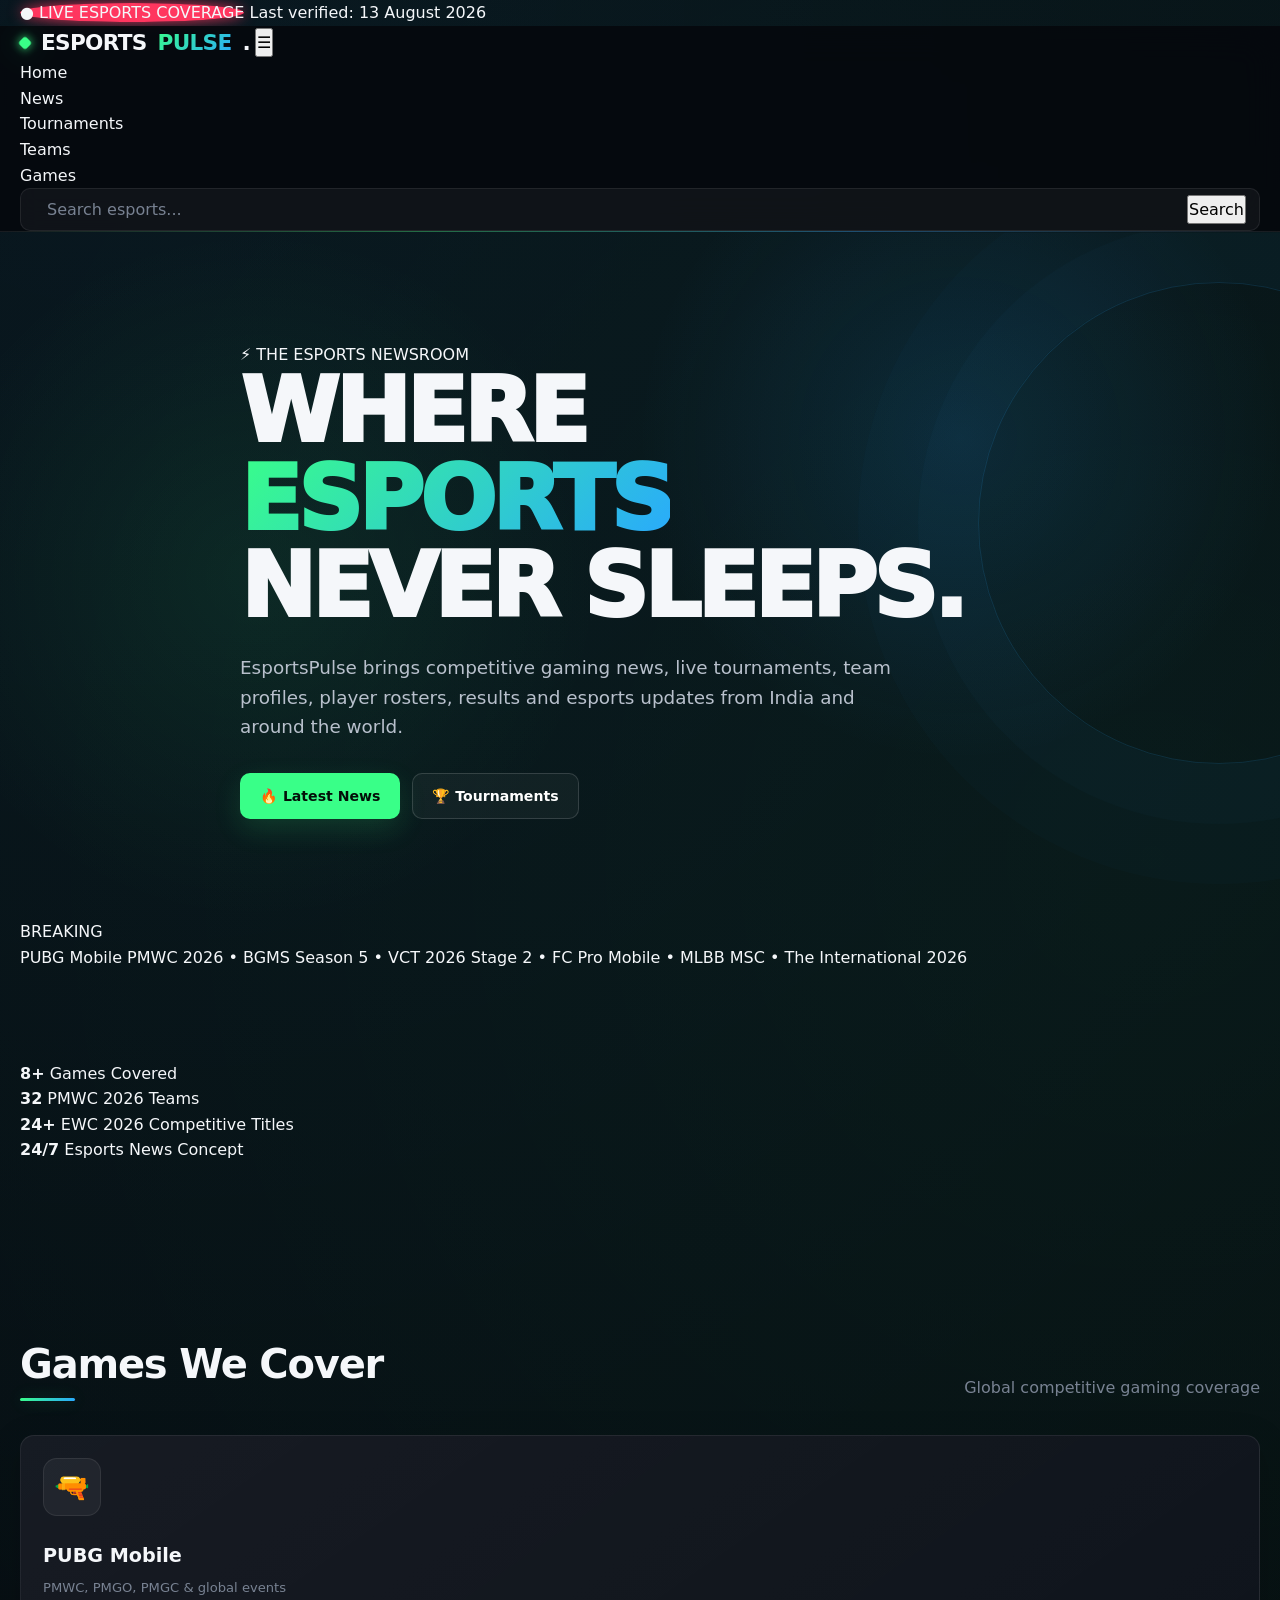
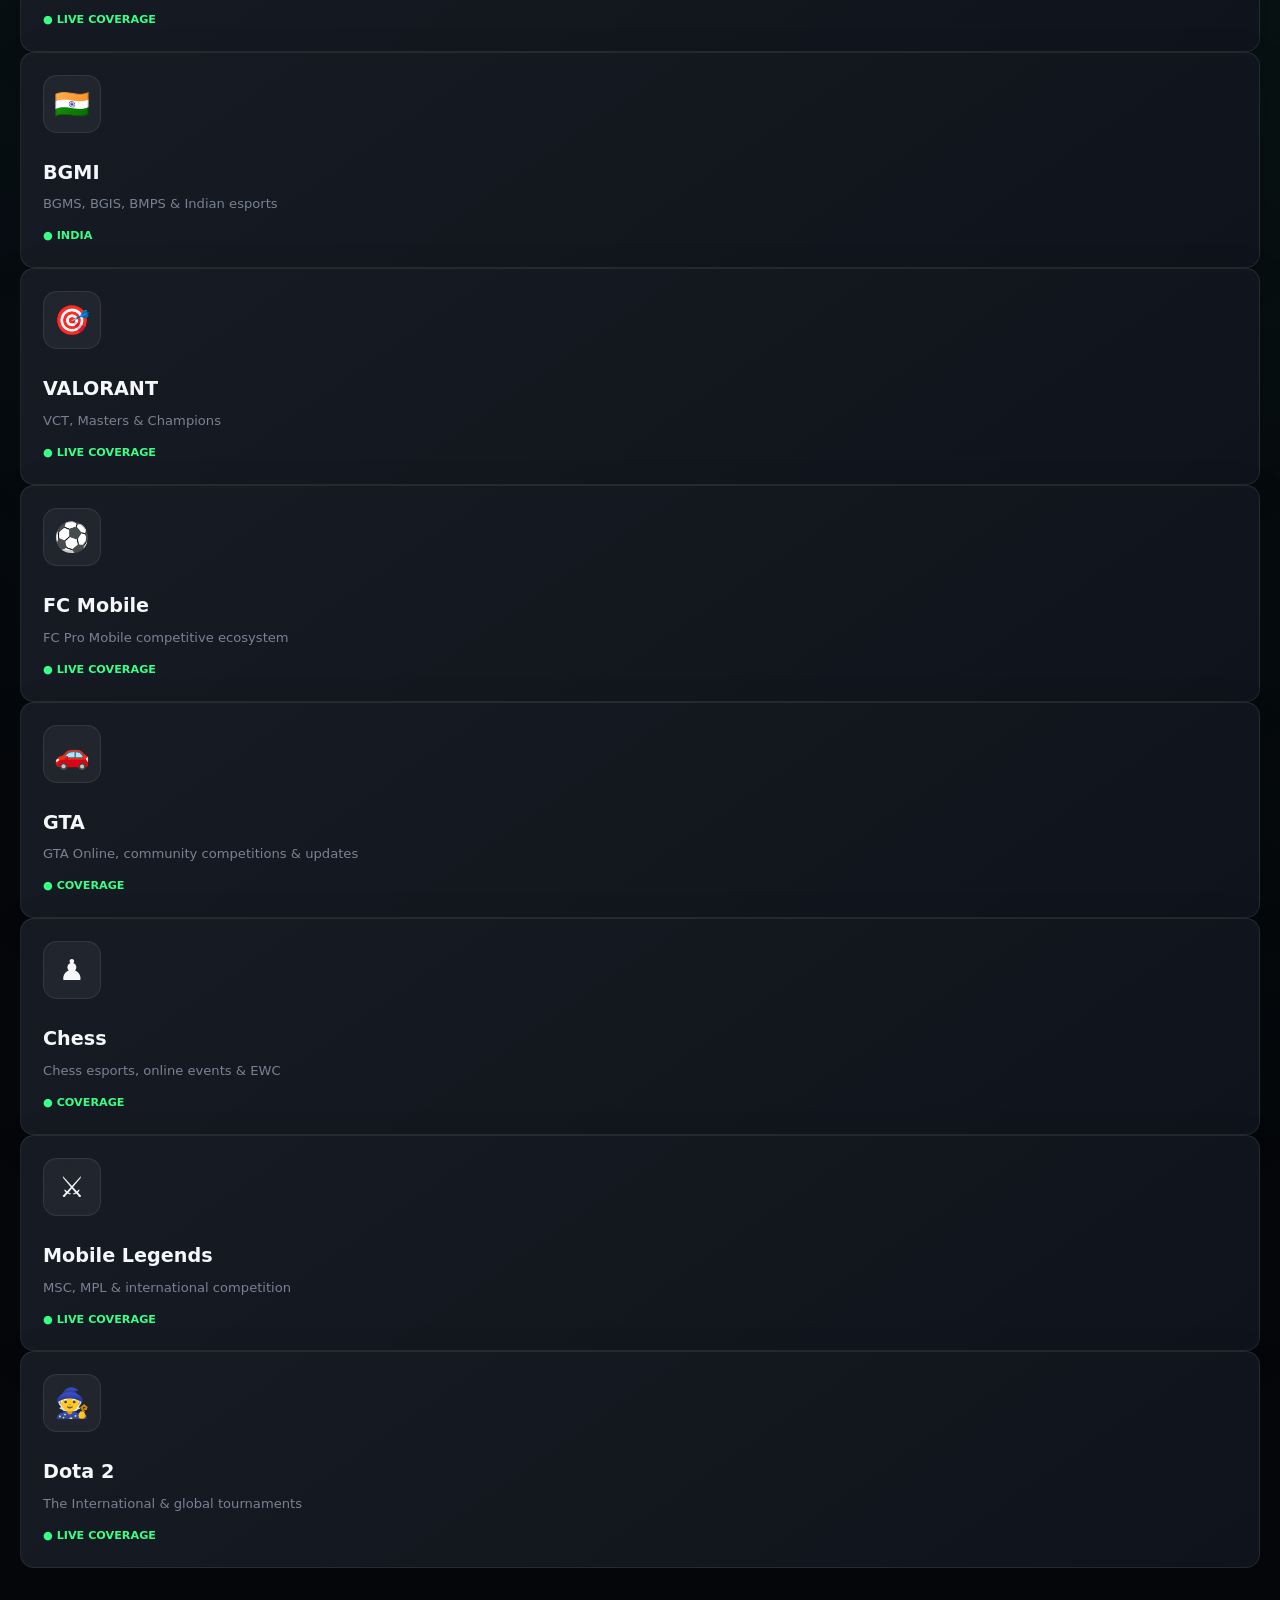
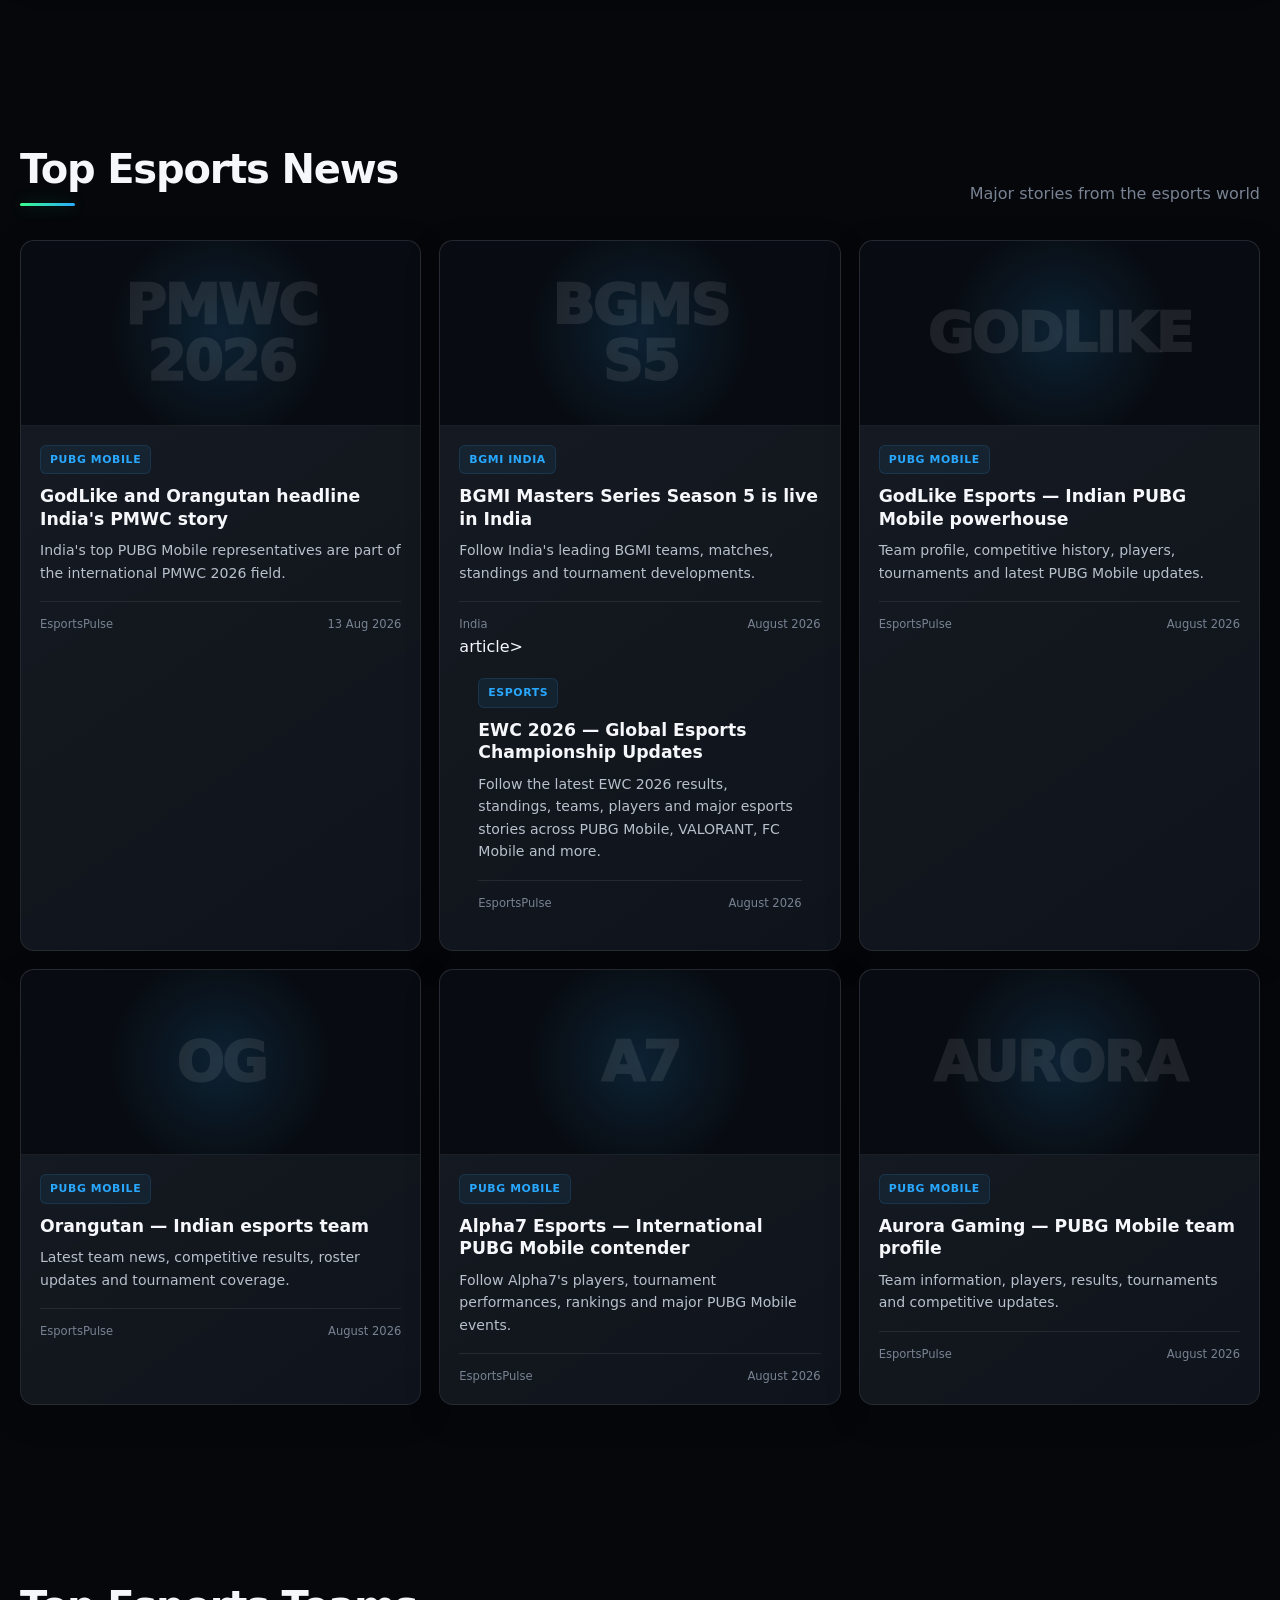
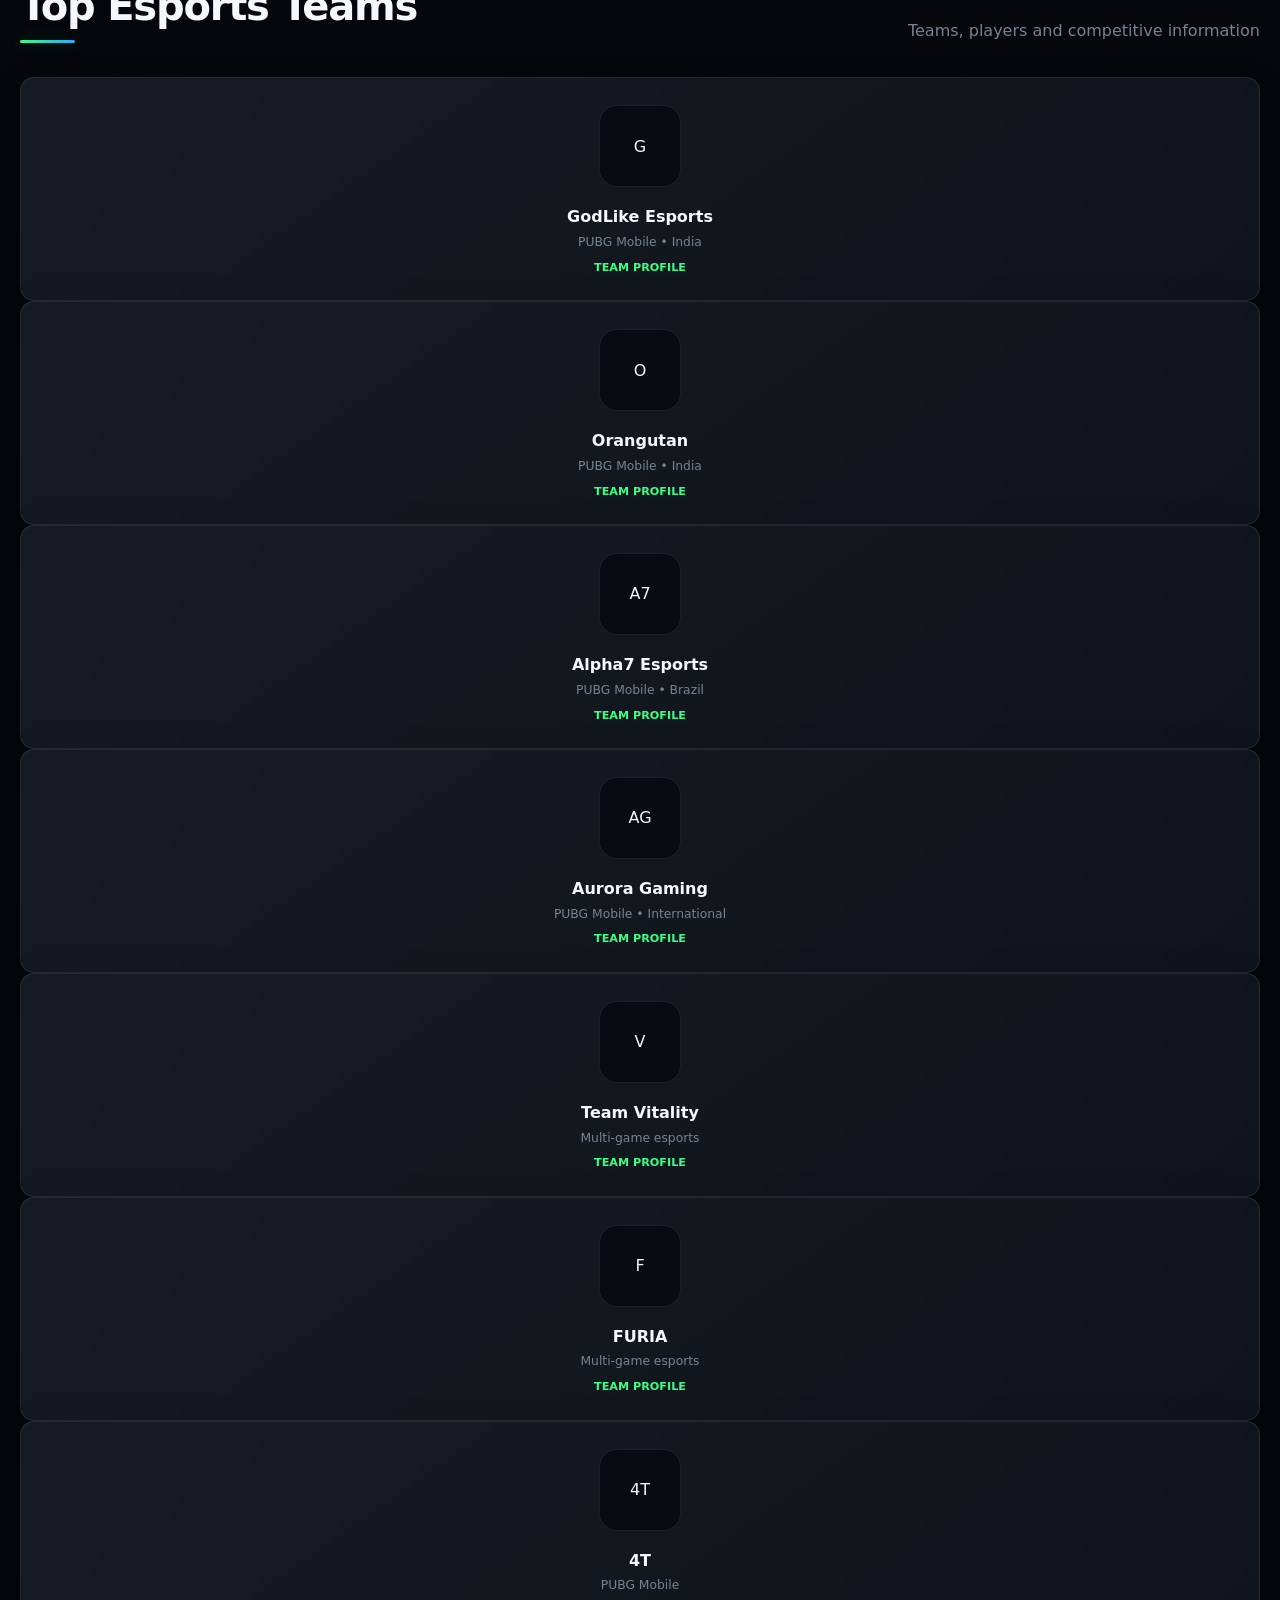
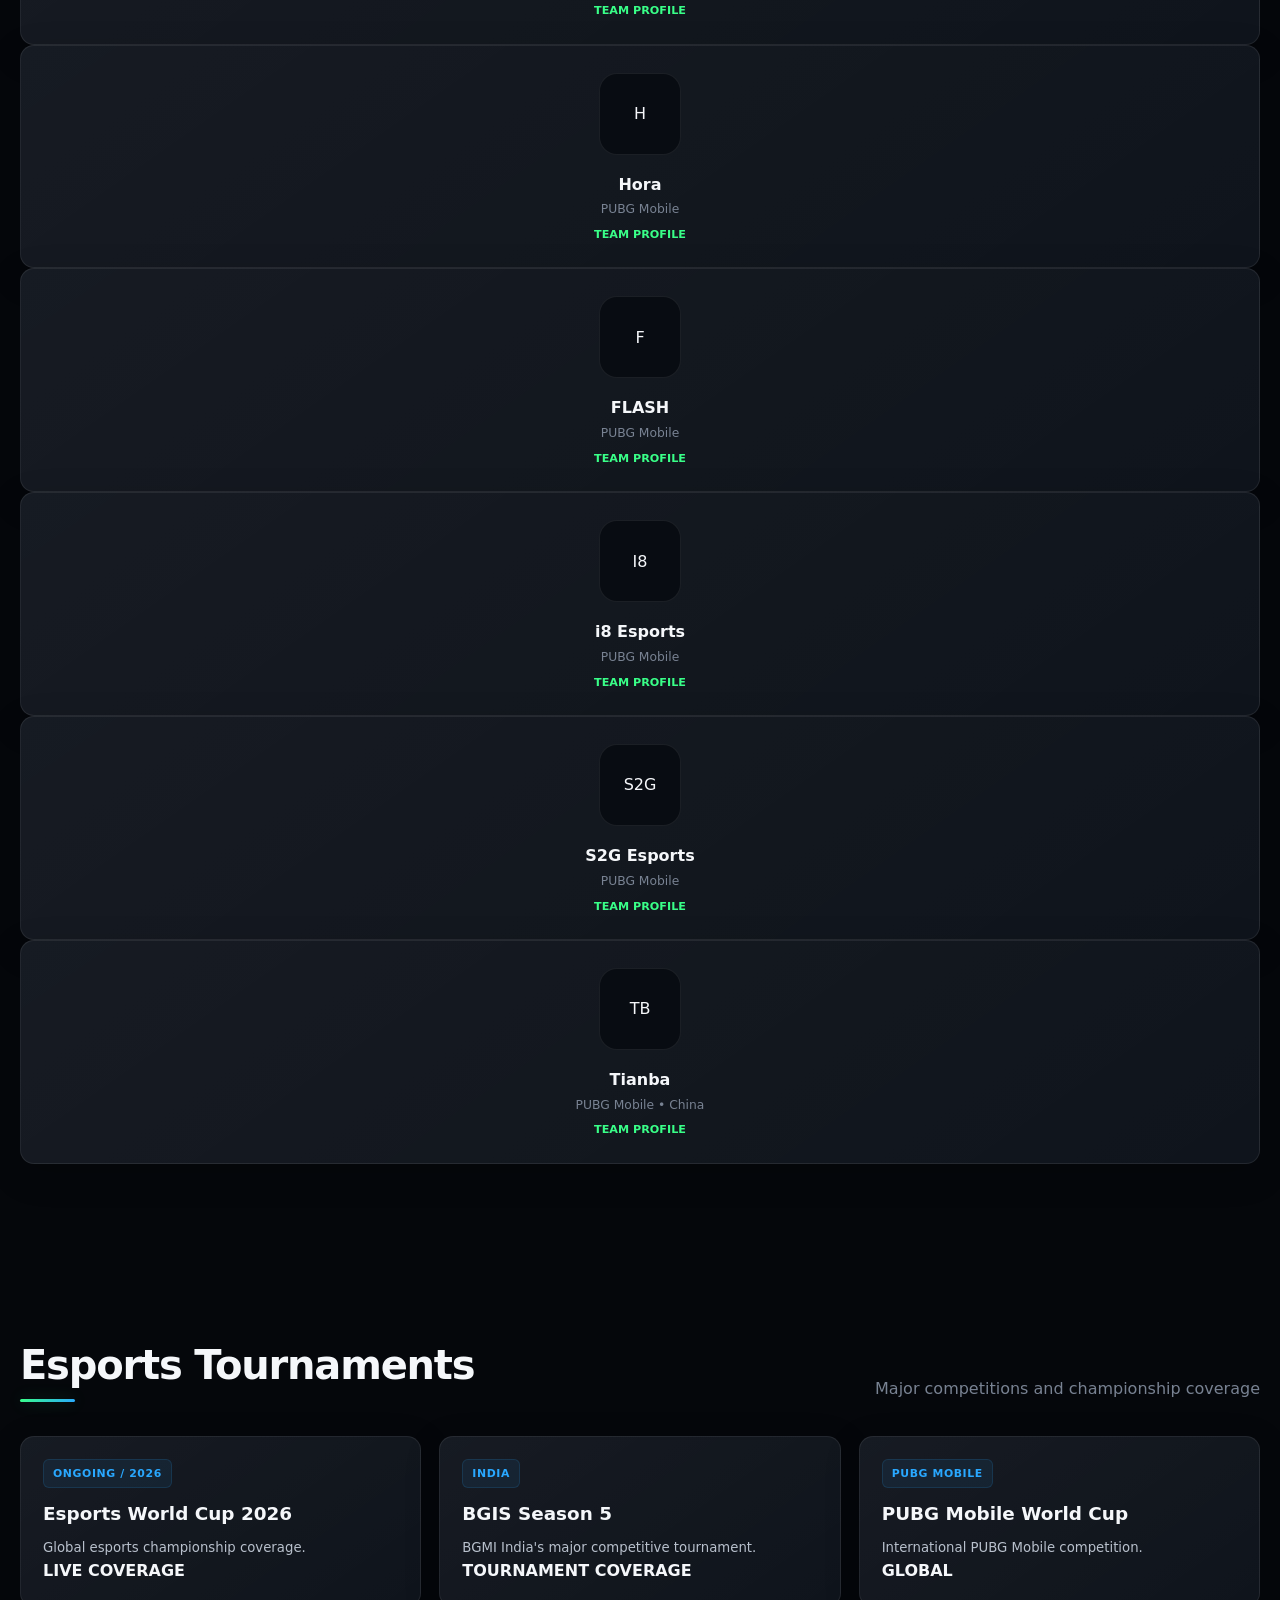
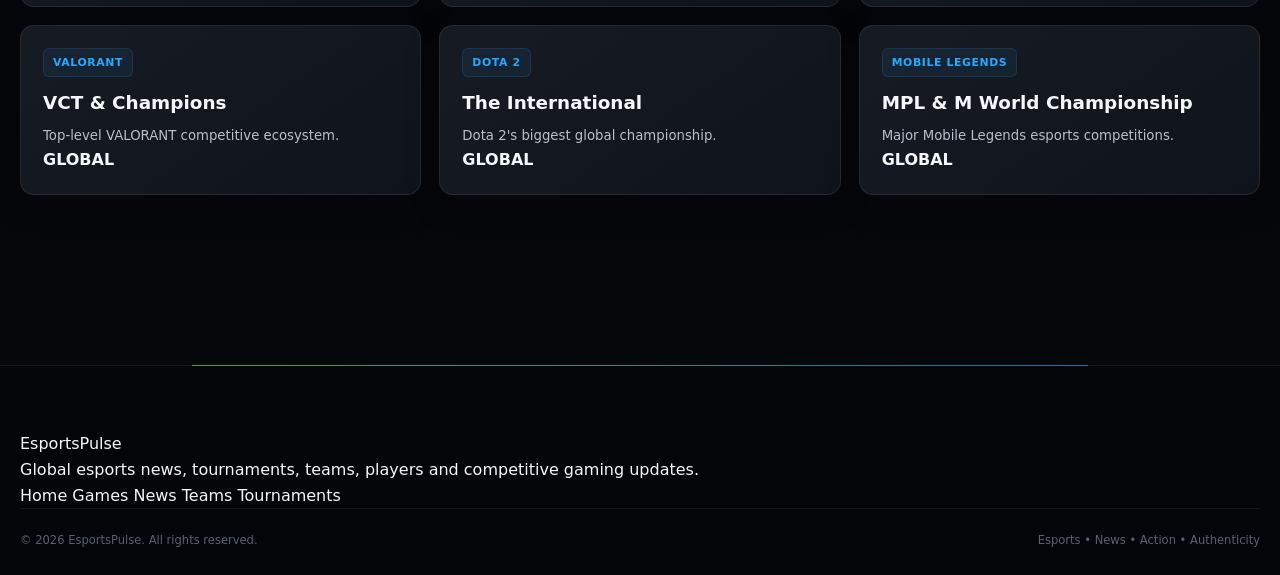
==== index.html @ f3b50f58 "Update index.html" ====
<!DOCTYPE html>
<html lang="en">
<head><link rel="stylesheet" href="css/style.css">
<meta charset="UTF-8">
<meta name="viewport" content="width=device-width, initial-scale=1.0">

<title>EsportsPulse — Global Esports News</title>
<meta name="description" content="EsportsPulse — PUBG Mobile, BGMI, VALORANT, FC Mobile, GTA, Chess, Mobile Legends and Dota 2 esports news, teams and tournaments.">
<meta name="keywords" content="EsportsPulse, esports news, PUBG Mobile, BGMI, Valorant, FC Mobile, GTA, Chess, Mobile Legends, Dota 2, EWC 2026, BGMS Season 5">

</head>

<body>

<!-- TOP BAR -->
<div class="topbar">
  <div class="container topbar-inner">
    <span class="live-dot">● LIVE ESPORTS COVERAGE</span>
    <span>Last verified: 13 August 2026</span>
  </div>
</div>

<!-- NAVIGATION -->
<header class="header">
  <div class="container nav">

    <a href="#" class="logo">
      ESPORTS<span>PULSE</span><b>.</b>
    </a>

    <button class="menu-btn" onclick="toggleMenu()">☰</button>

    <ul class="navlinks" id="navlinks">
      <li><a href="#home">Home</a></li>
      <li><a href="#news">News</a></li>
      <li><a href="#tournaments">Tournaments</a></li>
      <li><a href="#teams">Teams</a></li>
      <li><a href="#games">Games</a></li>
    </ul>

    <div class="search-box">
      <input id="searchInput" type="search" placeholder="Search esports...">
      <button onclick="searchSite()">Search</button>
    </div>

  </div>
</header>

<!-- HERO -->
<section class="hero" id="home">
  <div class="hero-art"></div>

  <div class="container hero-content">

    <span class="kicker">⚡ THE ESPORTS NEWSROOM</span>

    <h1>
      WHERE<br>
      <span>ESPORTS</span><br>
      NEVER SLEEPS.
    </h1>

    <p>
      EsportsPulse brings competitive gaming news, live tournaments,
      team profiles, player rosters, results and esports updates
      from India and around the world.
    </p>

    <div class="hero-buttons">
      <a class="btn btn-primary" href="#news">🔥 Latest News</a>
      <a class="btn btn-secondary" href="#tournaments">🏆 Tournaments</a>
    </div>

  </div>
</section>

<!-- LIVE TICKER -->
<div class="ticker">
  <div class="container ticker-inner">
    <span class="ticker-label">BREAKING</span>
    <div class="ticker-text">
      PUBG Mobile PMWC 2026 • BGMS Season 5 • VCT 2026 Stage 2 • FC Pro Mobile • MLBB MSC • The International 2026
    </div>
  </div>
</div>

<!-- STATS -->
<section>
  <div class="container">

    <div class="stat-grid">

      <div class="stat">
        <strong>8+</strong>
        <span>Games Covered</span>
      </div>

      <div class="stat">
        <strong>32</strong>
        <span>PMWC 2026 Teams</span>
      </div>

      <div class="stat">
        <strong>24+</strong>
        <span>EWC 2026 Competitive Titles</span>
      </div>

      <div class="stat">
        <strong>24/7</strong>
        <span>Esports News Concept</span>
      </div>

    </div>

  </div>
</section>

<!-- GAMES -->
<section id="games">
  <div class="container">

    <div class="section-head">
      <div>
        <h2>Games We Cover</h2>
        <div class="line"></div>
      </div>
      <p>Global competitive gaming coverage</p>
    </div>

    <div class="game-grid">

      <a href="#pubg" class="game-card">
        <div class="game-icon">🔫</div>
        <h3>PUBG Mobile</h3>
        <p>PMWC, PMGO, PMGC & global events</p>
        <span class="game-status">● LIVE COVERAGE</span>
      </a>

      <a href="#bgmi" class="game-card">
        <div class="game-icon">🇮🇳</div>
        <h3>BGMI</h3>
        <p>BGMS, BGIS, BMPS & Indian esports</p>
        <span class="game-status">● INDIA</span>
      </a>

      <a href="#valorant" class="game-card">
        <div class="game-icon">🎯</div>
        <h3>VALORANT</h3>
        <p>VCT, Masters & Champions</p>
        <span class="game-status">● LIVE COVERAGE</span>
      </a>

      <a href="#fcmobile" class="game-card">
        <div class="game-icon">⚽</div>
        <h3>FC Mobile</h3>
        <p>FC Pro Mobile competitive ecosystem</p>
        <span class="game-status">● LIVE COVERAGE</span>
      </a>

      <a href="#gta" class="game-card">
        <div class="game-icon">🚗</div>
        <h3>GTA</h3>
        <p>GTA Online, community competitions & updates</p>
        <span class="game-status">● COVERAGE</span>
      </a>

      <a href="#chess" class="game-card">
        <div class="game-icon">♟️</div>
        <h3>Chess</h3>
        <p>Chess esports, online events & EWC</p>
        <span class="game-status">● COVERAGE</span>
      </a>

      <a href="#mlbb" class="game-card">
        <div class="game-icon">⚔️</div>
        <h3>Mobile Legends</h3>
        <p>MSC, MPL & international competition</p>
        <span class="game-status">● LIVE COVERAGE</span>
      </a>

      <a href="#dota2" class="game-card">
        <div class="game-icon">🧙</div>
        <h3>Dota 2</h3>
        <p>The International & global tournaments</p>
        <span class="game-status">● LIVE COVERAGE</span>
      </a>

    </div>
  </div>
</section>

<!-- FEATURED NEWS -->
<section id="news">
  <div class="container">

    <div class="section-head">
      <div>
        <h2>Top Esports News</h2>
        <div class="line"></div>
      </div>
      <p>Major stories from the esports world</p>
    </div>

    <div class="news-grid" id="newsGrid">

      <article class="news-card searchable" data-search="pubg mobile pmwc godlike orangutan india">
        <div class="news-image">
          <div class="big-word">PMWC<br>2026</div>
        </div>
        <div class="news-body">
          <span class="tag">PUBG MOBILE</span>
          <h3>GodLike and Orangutan headline India's PMWC story</h3>
          <p>
            India's top PUBG Mobile representatives are part of the
            international PMWC 2026 field.
          </p>
          <div class="news-meta">
            <span>EsportsPulse</span>
            <span>13 Aug 2026</span>
          </div>
        </div>
      </article>

      <article class="news-card searchable" data-search="bgms season 5 india bgmi masters series">
        <div class="news-image blue">
          <div class="big-word">BGMS<br>S5</div>
        </div>
        <div class="news-body">
          <span class="tag">BGMI INDIA</span>
          <h3>BGMI Masters Series Season 5 is live in India</h3>
          <p>
            Follow India's leading BGMI teams, matches, standings and
            tournament developments.
          </p>
          <div class="news-meta">
            <span>India</span>
            <span>August 2026</span>
          </div>
        article>

        <div class="news-body">
          <span class="tag">ESPORTS</span>
          <h3>EWC 2026 — Global Esports Championship Updates</h3>
          <p>
            Follow the latest EWC 2026 results, standings, teams, players and
            major esports stories across PUBG Mobile, VALORANT, FC Mobile and more.
          </p>
          <div class="news-meta">
            <span>EsportsPulse</span>
            <span>August 2026</span>
          </div>
        </div>
      </article>

      <article class="news-card searchable" data-search="godlike esports india pubg mobile">
        <div class="news-image red">
          <div class="big-word">GODLIKE</div>
        </div>
        <div class="news-body">
          <span class="tag">PUBG MOBILE</span>
          <h3>GodLike Esports — Indian PUBG Mobile powerhouse</h3>
          <p>
            Team profile, competitive history, players, tournaments and latest
            PUBG Mobile updates.
          </p>
          <div class="news-meta">
            <span>EsportsPulse</span>
            <span>August 2026</span>
          </div>
        </div>
      </article>

      <article class="news-card searchable" data-search="orangutan pubg mobile india">
        <div class="news-image purple">
          <div class="big-word">OG</div>
        </div>
        <div class="news-body">
          <span class="tag">PUBG MOBILE</span>
          <h3>Orangutan — Indian esports team</h3>
          <p>
            Latest team news, competitive results, roster updates and tournament
            coverage.
          </p>
          <div class="news-meta">
            <span>EsportsPulse</span>
            <span>August 2026</span>
          </div>
        </div>
      </article>

      <article class="news-card searchable" data-search="alpha7 a7 pubg mobile brazil">
        <div class="news-image orange">
          <div class="big-word">A7</div>
        </div>
        <div class="news-body">
          <span class="tag">PUBG MOBILE</span>
          <h3>Alpha7 Esports — International PUBG Mobile contender</h3>
          <p>
            Follow Alpha7's players, tournament performances, rankings and major
            PUBG Mobile events.
          </p>
          <div class="news-meta">
            <span>EsportsPulse</span>
            <span>August 2026</span>
          </div>
        </div>
      </article>

      <article class="news-card searchable" data-search="aurora gaming pubg mobile">
        <div class="news-image blue">
          <div class="big-word">AURORA</div>
        </div>
        <div class="news-body">
          <span class="tag">PUBG MOBILE</span>
          <h3>Aurora Gaming — PUBG Mobile team profile</h3>
          <p>
            Team information, players, results, tournaments and competitive
            updates.
          </p>
          <div class="news-meta">
            <span>EsportsPulse</span>
            <span>August 2026</span>
          </div>
        </div>
      </article>

    </div>
  </div>
</section>


<!-- ================= TEAMS ================= -->

<section id="teams">
  <div class="container">

    <div class="section-head">
      <div>
        <h2>Top Esports Teams</h2>
        <div class="line"></div>
      </div>
      <p>Teams, players and competitive information</p>
    </div>

    <div class="team-grid">

      <div class="team-card searchable" data-search="godlike pubg mobile india">
        <div class="team-logo">G</div>
        <h3>GodLike Esports</h3>
        <p>PUBG Mobile • India</p>
        <span class="game-status">TEAM PROFILE</span>
      </div>

      <div class="team-card searchable" data-search="orangutan pubg mobile india">
        <div class="team-logo">O</div>
        <h3>Orangutan</h3>
        <p>PUBG Mobile • India</p>
        <span class="game-status">TEAM PROFILE</span>
      </div>

      <div class="team-card searchable" data-search="alpha7 pubg mobile">
        <div class="team-logo">A7</div>
        <h3>Alpha7 Esports</h3>
        <p>PUBG Mobile • Brazil</p>
        <span class="game-status">TEAM PROFILE</span>
      </div>

      <div class="team-card searchable" data-search="aurora gaming pubg">
        <div class="team-logo">AG</div>
        <h3>Aurora Gaming</h3>
        <p>PUBG Mobile • International</p>
        <span class="game-status">TEAM PROFILE</span>
      </div>

      <div class="team-card searchable" data-search="team vitality esports">
        <div class="team-logo">V</div>
        <h3>Team Vitality</h3>
        <p>Multi-game esports</p>
        <span class="game-status">TEAM PROFILE</span>
      </div>

      <div class="team-card searchable" data-search="furia esports">
        <div class="team-logo">F</div>
        <h3>FURIA</h3>
        <p>Multi-game esports</p>
        <span class="game-status">TEAM PROFILE</span>
      </div>

      <div class="team-card searchable" data-search="4t esports pubg">
        <div class="team-logo">4T</div>
        <h3>4T</h3>
        <p>PUBG Mobile</p>
        <span class="game-status">TEAM PROFILE</span>
      </div>

      <div class="team-card searchable" data-search="hora esports pubg">
        <div class="team-logo">H</div>
        <h3>Hora</h3>
        <p>PUBG Mobile</p>
        <span class="game-status">TEAM PROFILE</span>
      </div>

      <div class="team-card searchable" data-search="flash esports pubg">
        <div class="team-logo">F</div>
        <h3>FLASH</h3>
        <p>PUBG Mobile</p>
        <span class="game-status">TEAM PROFILE</span>
      </div>

      <div class="team-card searchable" data-search="i8 esports pubg">
        <div class="team-logo">I8</div>
        <h3>i8 Esports</h3>
        <p>PUBG Mobile</p>
        <span class="game-status">TEAM PROFILE</span>
      </div>

      <div class="team-card searchable" data-search="s2g esports pubg">
        <div class="team-logo">S2G</div>
        <h3>S2G Esports</h3>
        <p>PUBG Mobile</p>
        <span class="game-status">TEAM PROFILE</span>
      </div>

      <div class="team-card searchable" data-search="tianba pubg mobile">
        <div class="team-logo">TB</div>
        <h3>Tianba</h3>
        <p>PUBG Mobile • China</p>
        <span class="game-status">TEAM PROFILE</span>
      </div>

    </div>
  </div>
</section>


<!-- ================= TOURNAMENTS ================= -->

<section id="tournaments">
  <div class="container">

    <div class="section-head">
      <div>
        <h2>Esports Tournaments</h2>
        <div class="line"></div>
      </div>
      <p>Major competitions and championship coverage</p>
    </div>

    <div class="tournament-grid">

      <div class="tournament-card searchable"
           data-search="EWC 2026 esports world cup paris PUBG Mobile">
        <span class="tag">ONGOING / 2026</span>
        <h3>Esports World Cup 2026</h3>
        <p>Global esports championship coverage.</p>
        <strong>LIVE COVERAGE</strong>
      </div>

      <div class="tournament-card searchable"
           data-search="BGIS Season 5 BGMI India">
        <span class="tag">INDIA</span>
        <h3>BGIS Season 5</h3>
        <p>BGMI India's major competitive tournament.</p>
        <strong>TOURNAMENT COVERAGE</strong>
      </div>

      <div class="tournament-card searchable"
           data-search="PUBG Mobile World Cup PMWC">
        <span class="tag">PUBG MOBILE</span>
        <h3>PUBG Mobile World Cup</h3>
        <p>International PUBG Mobile competition.</p>
        <strong>GLOBAL</strong>
      </div>

      <div class="tournament-card searchable"
           data-search="Valorant Champions VCT">
        <span class="tag">VALORANT</span>
        <h3>VCT & Champions</h3>
        <p>Top-level VALORANT competitive ecosystem.</p>
        <strong>GLOBAL</strong>
      </div>

      <div class="tournament-card searchable"
           data-search="Dota 2 The International">
        <span class="tag">DOTA 2</span>
        <h3>The International</h3>
        <p>Dota 2's biggest global championship.</p>
        <strong>GLOBAL</strong>
      </div>

      <div class="tournament-card searchable"
           data-search="Mobile Legends MPL M World Championship">
        <span class="tag">MOBILE LEGENDS</span>
        <h3>MPL & M World Championship</h3>
        <p>Major Mobile Legends esports competitions.</p>
        <strong>GLOBAL</strong>
      </div>

    </div>
  </div>
</section>


<!-- ================= FOOTER ================= -->

<footer>
  <div class="container">

    <div class="footer-main">
      <div>
        <div class="footer-logo">Esports<span>Pulse</span></div>
        <p>
          Global esports news, tournaments, teams, players and competitive
          gaming updates.
        </p>
      </div>

      <div class="footer-links">
        <a href="#home">Home</a>
        <a href="#games">Games</a>
        <a href="#news">News</a>
        <a href="#teams">Teams</a>
        <a href="#tournaments">Tournaments</a>
      </div>
    </div>

    <div class="footer-bottom">
      <span>© 2026 EsportsPulse. All rights reserved.</span>
      <span>Esports • News • Action • Authenticity</span>
    </div>

  </div>
</footer>


<!-- ================= SEARCH SCRIPT ================= -->

<script>
  const searchInput = document.getElementById("searchInput");
  const searchableItems = document.querySelectorAll(".searchable");

  if (searchInput) {
    searchInput.addEventListener("input", function () {

      const query = this.value.toLowerCase().trim();

      searchableItems.forEach(function (item) {

        const text = (
          item.innerText + " " +
          (item.getAttribute("data-search") || "")
        ).toLowerCase();

        if (query === "" || text.includes(query)) {
          item.style.display = "";
        } else {
          item.style.display = "none";
        }

      });

    });
  }


  // Smooth scrolling
  document.querySelectorAll('a[href^="#"]').forEach(function (link) {

    link.addEventListener("click", function (event) {

      const target = document.querySelector(this.getAttribute("href"));

      if (target) {
        event.preventDefault();

        target.scrollIntoView({
          behavior: "smooth",
          block: "start"
        });
      }

    });

  });


  // Current year
  document.querySelectorAll(".current-year").forEach(function (element) {
    element.textContent = new Date().getFullYear();
  });
</script>

</body>
</html>
---- css/style.css ----
/* =========================================================
   ESPORTSPULSE — PREMIUM ESPORTS DESIGN SYSTEM
   Version 1.0
   ========================================================= */

/* ---------- ROOT ---------- */

:root {
  --bg: #05070b;
  --bg-2: #080b11;
  --surface: #0c1119;
  --surface-2: #101722;
  --surface-3: #151d29;

  --line: rgba(255, 255, 255, 0.08);
  --line-strong: rgba(255, 255, 255, 0.14);

  --text: #f5f7fa;
  --text-soft: #b8c0cc;
  --muted: #788292;

  --green: #39ff88;
  --green-dark: #16c968;
  --blue: #29a8ff;
  --blue-dark: #1478c4;
  --red: #ff365f;
  --yellow: #ffc857;
  --purple: #9b6cff;

  --gradient-main: linear-gradient(135deg, #39ff88, #29a8ff);
  --gradient-red: linear-gradient(135deg, #ff365f, #9b6cff);
  --gradient-dark: linear-gradient(145deg, #101722, #070a0f);

  --shadow: 0 18px 50px rgba(0, 0, 0, 0.42);
  --shadow-green: 0 0 35px rgba(57, 255, 136, 0.12);
  --shadow-blue: 0 0 35px rgba(41, 168, 255, 0.12);

  --radius-sm: 8px;
  --radius: 14px;
  --radius-lg: 22px;

  --container: 1240px;

  --transition: 220ms ease;
}

/* ---------- RESET ---------- */

* {
  margin: 0;
  padding: 0;
  box-sizing: border-box;
}

html {
  scroll-behavior: smooth;
  background: var(--bg);
}

body {
  min-height: 100vh;
  background:
    radial-gradient(circle at 10% 0%, rgba(41, 168, 255, 0.08), transparent 28%),
    radial-gradient(circle at 90% 10%, rgba(57, 255, 136, 0.06), transparent 25%),
    var(--bg);
  color: var(--text);
  font-family: Inter, ui-sans-serif, system-ui, -apple-system, BlinkMacSystemFont,
    "Segoe UI", Arial, sans-serif;
  line-height: 1.6;
  overflow-x: hidden;
}

body::before {
  content: "";
  position: fixed;
  inset: 0;
  pointer-events: none;
  z-index: -1;
  opacity: 0.25;
  background-image:
    linear-gradient(rgba(255,255,255,0.018) 1px, transparent 1px),
    linear-gradient(90deg, rgba(255,255,255,0.018) 1px, transparent 1px);
  background-size: 42px 42px;
}

img {
  max-width: 100%;
  display: block;
}

a {
  color: inherit;
  text-decoration: none;
  transition: color var(--transition);
}

button,
input,
textarea,
select {
  font: inherit;
}

button {
  cursor: pointer;
}

ul,
ol {
  list-style: none;
}

/* ---------- SELECTION ---------- */

::selection {
  background: rgba(57, 255, 136, 0.25);
  color: #ffffff;
}

/* ---------- SCROLLBAR ---------- */

::-webkit-scrollbar {
  width: 9px;
}

::-webkit-scrollbar-track {
  background: #05070b;
}

::-webkit-scrollbar-thumb {
  background: #202a38;
  border-radius: 99px;
}

::-webkit-scrollbar-thumb:hover {
  background: #344355;
}

/* ---------- GLOBAL CONTAINER ---------- */

.container {
  width: min(100% - 40px, var(--container));
  margin-inline: auto;
}

section {
  position: relative;
  padding: 90px 0;
}

/* ---------- HEADER ---------- */

header,
.site-header,
.navbar {
  position: sticky;
  top: 0;
  z-index: 1000;
  width: 100%;
  background: rgba(5, 7, 11, 0.82);
  backdrop-filter: blur(18px);
  -webkit-backdrop-filter: blur(18px);
  border-bottom: 1px solid var(--line);
}

header::after,
.site-header::after,
.navbar::after {
  content: "";
  position: absolute;
  left: 0;
  right: 0;
  bottom: -1px;
  height: 1px;
  background: linear-gradient(
    90deg,
    transparent,
    rgba(57,255,136,0.55),
    rgba(41,168,255,0.55),
    transparent
  );
  opacity: 0.65;
}

.navbar-inner,
.header-inner {
  width: min(100% - 40px, var(--container));
  min-height: 76px;
  margin: auto;
  display: flex;
  align-items: center;
  justify-content: space-between;
  gap: 24px;
}

/* ---------- LOGO ---------- */

.logo,
.brand {
  display: inline-flex;
  align-items: center;
  gap: 11px;
  font-size: 1.35rem;
  font-weight: 900;
  letter-spacing: -0.7px;
  white-space: nowrap;
}

.logo span,
.brand span {
  background: var(--gradient-main);
  -webkit-background-clip: text;
  background-clip: text;
  color: transparent;
}

.logo::before,
.brand::before {
  content: "";
  width: 10px;
  height: 10px;
  border-radius: 3px;
  background: var(--green);
  box-shadow:
    0 0 10px rgba(57,255,136,0.9),
    0 0 28px rgba(57,255,136,0.35);
  transform: rotate(45deg);
}

/* ---------- NAVIGATION ---------- */

nav ul,
.nav-links {
  display: flex;
  align-items: center;
  gap: 7px;
}

nav a,
.nav-links a {
  position: relative;
  display: inline-flex;
  align-items: center;
  min-height: 42px;
  padding: 0 13px;
  color: var(--text-soft);
  font-size: 0.88rem;
  font-weight: 700;
  border-radius: 9px;
}

nav a:hover,
.nav-links a:hover,
nav a.active,
.nav-links a.active {
  color: #ffffff;
  background: rgba(255,255,255,0.045);
}

nav a::after,
.nav-links a::after {
  content: "";
  position: absolute;
  left: 13px;
  right: 13px;
  bottom: 4px;
  height: 2px;
  border-radius: 99px;
  background: var(--gradient-main);
  transform: scaleX(0);
  transform-origin: center;
  transition: transform var(--transition);
}

nav a:hover::after,
.nav-links a:hover::after,
nav a.active::after,
.nav-links a.active::after {
  transform: scaleX(1);
}

/* ---------- SEARCH ---------- */

.search,
.search-box {
  display: flex;
  align-items: center;
  gap: 9px;
  min-width: 220px;
  height: 43px;
  padding: 0 13px;
  background: rgba(255,255,255,0.045);
  border: 1px solid var(--line);
  border-radius: 10px;
  transition: border-color var(--transition), box-shadow var(--transition);
}

.search:focus-within,
.search-box:focus-within {
  border-color: rgba(57,255,136,0.45);
  box-shadow: var(--shadow-green);
}

.search input,
.search-box input {
  width: 100%;
  border: 0;
  outline: 0;
  background: transparent;
  color: var(--text);
}

.search input::placeholder,
.search-box input::placeholder {
  color: var(--muted);
}

/* ---------- HERO ---------- */

.hero {
  min-height: 650px;
  display: flex;
  align-items: center;
  overflow: hidden;
  padding: 110px 0 100px;
  background:
    radial-gradient(circle at 75% 30%, rgba(41,168,255,0.12), transparent 30%),
    radial-gradient(circle at 20% 50%, rgba(57,255,136,0.08), transparent 32%);
}

.hero::before {
  content: "";
  position: absolute;
  width: 480px;
  height: 480px;
  right: -180px;
  top: 50px;
  border: 1px solid rgba(41,168,255,0.15);
  border-radius: 50%;
  box-shadow:
    0 0 0 60px rgba(41,168,255,0.025),
    0 0 0 120px rgba(41,168,255,0.018);
}

.hero-content {
  position: relative;
  max-width: 800px;
  z-index: 2;
}

.hero-badge,
.badge {
  display: inline-flex;
  align-items: center;
  gap: 8px;
  padding: 7px 12px;
  margin-bottom: 20px;
  border: 1px solid rgba(57,255,136,0.22);
  border-radius: 99px;
  background: rgba(57,255,136,0.06);
  color: var(--green);
  font-size: 0.75rem;
  font-weight: 800;
  letter-spacing: 0.8px;
  text-transform: uppercase;
}

.hero-badge::before,
.badge.live::before {
  content: "";
  width: 7px;
  height: 7px;
  border-radius: 50%;
  background: currentColor;
  box-shadow: 0 0 12px currentColor;
}

.hero h1 {
  max-width: 900px;
  margin-bottom: 22px;
  font-size: clamp(2.7rem, 7vw, 5.8rem);
  line-height: 0.98;
  letter-spacing: -4px;
  font-weight: 950;
}

.hero h1 span {
  background: var(--gradient-main);
  -webkit-background-clip: text;
  background-clip: text;
  color: transparent;
}

.hero p {
  max-width: 680px;
  margin-bottom: 32px;
  color: var(--text-soft);
  font-size: clamp(1rem, 2vw, 1.15rem);
}

/* ---------- BUTTONS ---------- */

.btn,
button.btn {
  display: inline-flex;
  align-items: center;
  justify-content: center;
  gap: 9px;
  min-height: 46px;
  padding: 0 19px;
  border: 1px solid transparent;
  border-radius: 10px;
  font-weight: 850;
  font-size: 0.88rem;
  transition:
    transform var(--transition),
    box-shadow var(--transition),
    border-color var(--transition);
}

.btn:hover {
  transform: translateY(-2px);
}

.btn-primary {
  color: #031008;
  background: var(--green);
  box-shadow: 0 10px 28px rgba(57,255,136,0.14);
}

.btn-primary:hover {
  box-shadow: 0 14px 38px rgba(57,255,136,0.25);
}

.btn-secondary {
  color: #ffffff;
  background: rgba(255,255,255,0.04);
  border-color: var(--line-strong);
}

.btn-secondary:hover {
  border-color: rgba(41,168,255,0.5);
  box-shadow: var(--shadow-blue);
}

.btn-danger {
  color: #ffffff;
  background: var(--red);
}

.hero-buttons {
  display: flex;
  flex-wrap: wrap;
  gap: 12px;
}

/* ---------- SECTION HEADER ---------- */

.section-header,
.section-head {
  display: flex;
  align-items: flex-end;
  justify-content: space-between;
  gap: 25px;
  margin-bottom: 34px;
}

.section-header h2,
.section-head h2 {
  font-size: clamp(1.7rem, 4vw, 2.5rem);
  line-height: 1.05;
  letter-spacing: -1.2px;
}

.section-header p,
.section-head p {
  margin-top: 8px;
  color: var(--muted);
}

.line {
  width: 55px;
  height: 3px;
  margin-top: 13px;
  border-radius: 99px;
  background: var(--gradient-main);
  box-shadow: 0 0 16px rgba(57,255,136,0.22);
}

/* ---------- GRID SYSTEM ---------- */

.grid,
.cards-grid,
.news-grid,
.games-grid,
.teams-grid,
.players-grid,
.tournament-grid {
  display: grid;
  gap: 18px;
}

.news-grid {
  grid-template-columns: repeat(3, minmax(0, 1fr));
}

.games-grid {
  grid-template-columns: repeat(4, minmax(0, 1fr));
}

.teams-grid {
  grid-template-columns: repeat(4, minmax(0, 1fr));
}

.players-grid {
  grid-template-columns: repeat(4, minmax(0, 1fr));
}

.tournament-grid {
  grid-template-columns: repeat(3, minmax(0, 1fr));
}

/* ---------- UNIVERSAL CARD ---------- */

.card,
.news-card,
.game-card,
.team-card,
.player-card,
.tournament-card,
.stat-card {
  position: relative;
  overflow: hidden;
  background:
    linear-gradient(145deg, rgba(255,255,255,0.045), rgba(255,255,255,0.012)),
    var(--surface);
  border: 1px solid var(--line);
  border-radius: var(--radius);
  box-shadow: 0 10px 35px rgba(0,0,0,0.18);
  transition:
    transform 240ms ease,
    border-color 240ms ease,
    box-shadow 240ms ease;
}

.card:hover,
.news-card:hover,
.game-card:hover,
.team-card:hover,
.player-card:hover,
.tournament-card:hover,
.stat-card:hover {
  transform: translateY(-5px);
  border-color: rgba(57,255,136,0.24);
  box-shadow:
    0 20px 50px rgba(0,0,0,0.3),
    0 0 30px rgba(57,255,136,0.05);
}

.card::before,
.news-card::before,
.game-card::before,
.team-card::before,
.player-card::before,
.tournament-card::before {
  content: "";
  position: absolute;
  top: 0;
  left: 15%;
  right: 15%;
  height: 1px;
  background: var(--gradient-main);
  opacity: 0;
  transition: opacity var(--transition);
}

.card:hover::before,
.news-card:hover::before,
.game-card:hover::before,
.team-card:hover::before,
.player-card:hover::before,
.tournament-card:hover::before {
  opacity: 0.8;
}

/* ---------- NEWS CARDS ---------- */

.news-image {
  position: relative;
  min-height: 185px;
  display: flex;
  align-items: center;
  justify-content: center;
  overflow: hidden;
  background:
    radial-gradient(circle at 50% 50%, rgba(41,168,255,0.14), transparent 50%),
    #080c12;
  border-bottom: 1px solid var(--line);
}

.news-image img {
  width: 100%;
  height: 100%;
  min-height: 185px;
  object-fit: cover;
  transition: transform 450ms ease;
}

.news-card:hover .news-image img {
  transform: scale(1.045);
}

.big-word {
  color: rgba(255,255,255,0.09);
  font-size: clamp(2rem, 5vw, 3.5rem);
  line-height: 1;
  font-weight: 950;
  text-align: center;
  letter-spacing: -2px;
}

.news-body {
  padding: 19px;
}

.tag,
.category,
.game-tag {
  display: inline-flex;
  padding: 5px 9px;
  margin-bottom: 11px;
  border-radius: 6px;
  background: rgba(41,168,255,0.08);
  border: 1px solid rgba(41,168,255,0.14);
  color: var(--blue);
  font-size: 0.68rem;
  font-weight: 850;
  text-transform: uppercase;
  letter-spacing: 0.6px;
}

.news-card h3 {
  margin-bottom: 9px;
  font-size: 1.08rem;
  line-height: 1.3;
}

.news-card p {
  color: var(--text-soft);
  font-size: 0.88rem;
}

.news-meta {
  display: flex;
  justify-content: space-between;
  gap: 12px;
  margin-top: 17px;
  padding-top: 13px;
  border-top: 1px solid var(--line);
  color: var(--muted);
  font-size: 0.72rem;
}

/* ---------- GAME CARDS ---------- */

.game-card {
  min-height: 190px;
  padding: 22px;
  display: flex;
  flex-direction: column;
  justify-content: flex-end;
}

.game-icon {
  width: 58px;
  height: 58px;
  display: grid;
  place-items: center;
  margin-bottom: auto;
  border-radius: 14px;
  background: rgba(255,255,255,0.05);
  border: 1px solid var(--line);
  font-size: 1.8rem;
}

.game-card h3 {
  margin-top: 25px;
  font-size: 1.2rem;
}

.game-card p {
  margin-top: 5px;
  color: var(--muted);
  font-size: 0.82rem;
}

.game-status {
  align-self: flex-start;
  margin-top: 13px;
  color: var(--green);
  font-size: 0.7rem;
  font-weight: 850;
  text-transform: uppercase;
}

/* ---------- TEAM CARDS ---------- */

.team-card {
  padding: 22px;
  text-align: center;
}

.team-logo {
  width: 82px;
  height: 82px;
  margin: 5px auto 17px;
  display: grid;
  place-items: center;
  border-radius: 18px;
  background: #080c12;
  border: 1px solid var(--line);
  overflow: hidden;
}

.team-logo img {
  width: 72%;
  height: 72%;
  object-fit: contain;
}

.team-card h3 {
  font-size: 1rem;
}

.team-card p {
  margin-top: 3px;
  color: var(--muted);
  font-size: 0.77rem;
}

.team-country {
  margin-top: 12px;
  color: var(--text-soft);
  font-size: 0.72rem;
}

/* ---------- PLAYER CARDS ---------- */

.player-card {
  padding: 20px;
}

.player-avatar {
  width: 70px;
  height: 70px;
  margin-bottom: 16px;
  border-radius: 50%;
  background: var(--surface-3);
  border: 2px solid rgba(57,255,136,0.18);
  overflow: hidden;
}

.player-avatar img {
  width: 100%;
  height: 100%;
  object-fit: cover;
}

.player-card h3 {
  font-size: 1rem;
}

.player-role {
  color: var(--green);
  font-size: 0.72rem;
  font-weight: 750;
}

.player-team {
  margin-top: 7px;
  color: var(--muted);
  font-size: 0.78rem;
}

/* ---------- TOURNAMENT CARDS ---------- */

.tournament-card {
  padding: 22px;
}

.tournament-top {
  display: flex;
  justify-content: space-between;
  gap: 12px;
  margin-bottom: 20px;
}

.live,
.status-live {
  color: var(--red);
}

.status-upcoming {
  color: var(--yellow);
}

.status-completed {
  color: var(--muted);
}

.tournament-card h3 {
  margin-bottom: 8px;
  font-size: 1.15rem;
}

.tournament-card p {
  color: var(--text-soft);
  font-size: 0.83rem;
}

.prize-pool {
  margin: 18px 0;
  padding: 13px;
  background: rgba(255,255,255,0.03);
  border: 1px solid var(--line);
  border-radius: 9px;
}

.prize-pool small {
  display: block;
  color: var(--muted);
  font-size: 0.67rem;
  text-transform: uppercase;
}

.prize-pool strong {
  display: block;
  margin-top: 2px;
  color: var(--green);
  font-size: 1.1rem;
}

/* ---------- LIVE BAR ---------- */

.live-bar {
  display: flex;
  align-items: center;
  gap: 13px;
  padding: 13px 16px;
  background: rgba(255,54,95,0.055);
  border: 1px solid rgba(255,54,95,0.16);
  border-radius: 10px;
}

.live-dot {
  width: 9px;
  height: 9px;
  flex: 0 0 auto;
  border-radius: 50%;
  background: var(--red);
  box-shadow: 0 0 14px rgba(255,54,95,0.85);
  animation: pulse-live 1.5s infinite;
}

@keyframes pulse-live {
  0%, 100% {
    opacity: 1;
    transform: scale(1);
  }
  50% {
    opacity: 0.5;
    transform: scale(0.75);
  }
}

/* ---------- SCORE / MATCH ---------- */

.match-card {
  padding: 18px;
  background: var(--surface);
  border: 1px solid var(--line);
  border-radius: var(--radius);
}

.match-header {
  display: flex;
  justify-content: space-between;
  align-items: center;
  margin-bottom: 16px;
  color: var(--muted);
  font-size: 0.72rem;
}

.teams-versus {
  display: grid;
  grid-template-columns: 1fr auto 1fr;
  align-items: center;
  gap: 14px;
  text-align: center;
}

.team-name {
  font-weight: 800;
}

.score {
  font-size: 1.4rem;
  font-weight: 950;
}

.vs {
  color: var(--muted);
  font-size: 0.7rem;
  font-weight: 850;
}

/* ---------- STATS ---------- */

.stats-grid {
  display: grid;
  grid-template-columns: repeat(4, 1fr);
  gap: 16px;
}

.stat-card {
  padding: 22px;
}

.stat-number {
  font-size: 2rem;
  font-weight: 950;
  letter-spacing: -1px;
  background: var(--gradient-main);
  -webkit-background-clip: text;
  background-clip: text;
  color: transparent;
}

.stat-label {
  color: var(--muted);
  font-size: 0.75rem;
  font-weight: 700;
}

/* ---------- TABLES / RANKINGS ---------- */

.table-wrapper {
  width: 100%;
  overflow-x: auto;
  border: 1px solid var(--line);
  border-radius: var(--radius);
}

table {
  width: 100%;
  min-width: 650px;
  border-collapse: collapse;
  background: var(--surface);
}

th {
  padding: 14px 16px;
  color: var(--muted);
  background: rgba(255,255,255,0.025);
  border-bottom: 1px solid var(--line);
  font-size: 0.7rem;
  text-transform: uppercase;
  letter-spacing: 0.7px;
  text-align: left;
}

td {
  padding: 15px 16px;
  border-bottom: 1px solid var(--line);
  color: var(--text-soft);
  font-size: 0.84rem;
}

tr:last-child td {
  border-bottom: 0;
}

tr:hover td {
  background: rgba(57,255,136,0.025);
  color: var(--text);
}

/* ---------- FORMS ---------- */

.form-group {
  margin-bottom: 18px;
}

.form-group label {
  display: block;
  margin-bottom: 7px;
  color: var(--text-soft);
  font-size: 0.78rem;
  font-weight: 750;
}

input,
textarea,
select {
  width: 100%;
  min-height: 46px;
  padding: 11px 13px;
  outline: none;
  color: var(--text);
  background: #080c12;
  border: 1px solid var(--line);
  border-radius: 9px;
  transition: border-color var(--transition), box-shadow var(--transition);
}

textarea {
  min-height: 140px;
  resize: vertical;
}

input:focus,
textarea:focus,
select:focus {
  border-color: rgba(57,255,136,0.45);
  box-shadow: 0 0 0 3px rgba(57,255,136,0.06);
}

input::placeholder,
textarea::placeholder {
  color: var(--muted);
}

/* ---------- AI CARD ---------- */

.ai-card {
  position: relative;
  overflow: hidden;
  padding: 32px;
  border: 1px solid rgba(57,255,136,0.18);
  border-radius: var(--radius-lg);
  background:
    radial-gradient(circle at 85% 20%, rgba(41,168,255,0.13), transparent 28%),
    radial-gradient(circle at 10% 90%, rgba(57,255,136,0.1), transparent 30%),
    var(--surface);
  box-shadow: var(--shadow-green);
}

.ai-card::before {
  content: "";
  position: absolute;
  inset: 0;
  background: linear-gradient(
    110deg,
    transparent 20%,
    rgba(255,255,255,0.035) 50%,
    transparent 80%
  );
  transform: translateX(-100%);
  animation: ai-scan 5s infinite;
}

@keyframes ai-scan {
  0%, 55% {
    transform: translateX(-100%);
  }
  75%, 100% {
    transform: translateX(100%);
  }
}

.ai-badge {
  display: inline-flex;
  margin-bottom: 14px;
  padding: 6px 10px;
  border-radius: 99px;
  color: var(--green);
  background: rgba(57,255,136,0.07);
  border: 1px solid rgba(57,255,136,0.16);
  font-size: 0.7rem;
  font-weight: 850;
}

.ai-card h2 {
  position: relative;
  margin-bottom: 8px;
  font-size: 2rem;
}

.ai-card p {
  position: relative;
  color: var(--text-soft);
}

/* ---------- ALERT / BREAKING NEWS ---------- */

.breaking-news {
  display: flex;
  align-items: center;
  gap: 13px;
  padding: 12px 15px;
  background: rgba(255,54,95,0.06);
  border-top: 1px solid rgba(255,54,95,0.13);
  border-bottom: 1px solid rgba(255,54,95,0.13);
}

.breaking-label {
  flex: 0 0 auto;
  padding: 5px 8px;
  border-radius: 5px;
  background: var(--red);
  color: #ffffff;
  font-size: 0.66rem;
  font-weight: 900;
  letter-spacing: 0.7px;
}

/* ---------- BREADCRUMBS ---------- */

.breadcrumbs {
  display: flex;
  flex-wrap: wrap;
  gap: 8px;
  margin-bottom: 25px;
  color: var(--muted);
  font-size: 0.75rem;
}

.breadcrumbs a:hover {
  color: var(--green);
}

/* ---------- FILTERS ---------- */

.filters {
  display: flex;
  flex-wrap: wrap;
  gap: 9px;
  margin-bottom: 25px;
}

.filter-btn {
  min-height: 38px;
  padding: 0 13px;
  border: 1px solid var(--line);
  border-radius: 8px;
  color: var(--text-soft);
  background: rgba(255,255,255,0.025);
  font-size: 0.76rem;
  font-weight: 750;
  transition: all var(--transition);
}

.filter-btn:hover,
.filter-btn.active {
  color: #031008;
  border-color: var(--green);
  background: var(--green);
}

/* ---------- PAGINATION ---------- */

.pagination {
  display: flex;
  justify-content: center;
  align-items: center;
  gap: 7px;
  margin-top: 35px;
}

.pagination a,
.pagination button {
  width: 39px;
  height: 39px;
  display: grid;
  place-items: center;
  border: 1px solid var(--line);
  border-radius: 8px;
  color: var(--text-soft);
  background: var(--surface);
}

.pagination a:hover,
.pagination button:hover,
.pagination .active {
  color: #031008;
  background: var(--green);
  border-color: var(--green);
}

/* ---------- ARTICLE PAGE ---------- */

.article {
  max-width: 850px;
  margin: auto;
}

.article-header h1 {
  margin-bottom: 16px;
  font-size: clamp(2rem, 5vw, 4rem);
  line-height: 1.05;
  letter-spacing: -2px;
}

.article-meta {
  display: flex;
  flex-wrap: wrap;
  gap: 15px;
  margin-bottom: 30px;
  color: var(--muted);
  font-size: 0.78rem;
}

.article-cover {
  width: 100%;
  min-height: 300px;
  margin-bottom: 35px;
  border-radius: var(--radius-lg);
  overflow: hidden;
  border: 1px solid var(--line);
}

.article-cover img {
  width: 100%;
  height: 100%;
  object-fit: cover;
}

.article-content {
  color: #d5dae2;
  font-size: 1.02rem;
}

.article-content p {
  margin-bottom: 20px;
}

.article-content h2,
.article-content h3 {
  margin: 38px 0 15px;
  color: #ffffff;
}

/* ---------- FOOTER ---------- */

footer,
.site-footer {
  position: relative;
  margin-top: 80px;
  padding: 65px 0 25px;
  background: #030508;
  border-top: 1px solid var(--line);
}

footer::before,
.site-footer::before {
  content: "";
  position: absolute;
  top: -1px;
  left: 15%;
  right: 15%;
  height: 1px;
  background: var(--gradient-main);
  opacity: 0.6;
}

.footer-grid {
  display: grid;
  grid-template-columns: 1.6fr 1fr 1fr 1fr;
  gap: 40px;
  padding-bottom: 45px;
}

.footer-column h3,
.footer-column h4 {
  margin-bottom: 15px;
  font-size: 0.9rem;
}

.footer-column p {
  max-width: 360px;
  color: var(--muted);
  font-size: 0.82rem;
}

.footer-column ul {
  display: grid;
  gap: 9px;
}

.footer-column li,
.footer-column a {
  color: var(--muted);
  font-size: 0.8rem;
}

.footer-column a:hover {
  color: var(--green);
}

.footer-bottom {
  display: flex;
  justify-content: space-between;
  gap: 20px;
  padding-top: 22px;
  border-top: 1px solid var(--line);
  color: #59616e;
  font-size: 0.72rem;
}

/* ---------- SOCIAL BUTTONS ---------- */

.social-links {
  display: flex;
  flex-wrap: wrap;
  gap: 8px;
  margin-top: 18px;
}

.social-links a {
  width: 38px;
  height: 38px;
  display: grid;
  place-items: center;
  border: 1px solid var(--line);
  border-radius: 9px;
  background: rgba(255,255,255,0.025);
  color: var(--text-soft);
}

.social-links a:hover {
  color: var(--green);
  border-color: rgba(57,255,136,0.35);
  transform: translateY(-2px);
}

/* ---------- UTILITY ---------- */

.text-green {
  color: var(--green);
}

.text-blue {
  color: var(--blue);
}

.text-red {
  color: var(--red);
}

.text-muted {
  color: var(--muted);
}

.text-center {
  text-align: center;
}

.hidden {
  display: none !important;
}

.mt-1 {
  margin-top: 10px;
}

.mt-2 {
  margin-top: 20px;
}

.mt-3 {
  margin-top: 30px;
}

.mb-1 {
  margin-bottom: 10px;
}

.mb-2 {
  margin-bottom: 20px;
}

.mb-3 {
  margin-bottom: 30px;
}

/* ---------- FADE ANIMATION ---------- */

.fade-in {
  animation: fade-in 650ms ease both;
}

@keyframes fade-in {
  from {
    opacity: 0;
    transform: translateY(14px);
  }

  to {
    opacity: 1;
    transform: translateY(0);
  }
}

/* ---------- GLOW ---------- */

.glow-green {
  box-shadow:
    0 0 20px rgba(57,255,136,0.1),
    inset 0 0 20px rgba(57,255,136,0.02);
}

.glow-blue {
  box-shadow:
    0 0 20px rgba(41,168,255,0.1),
    inset 0 0 20px rgba(41,168,255,0.02);
}

/* ---------- MOBILE MENU BUTTON ---------- */

.menu-toggle {
  width: 42px;
  height: 42px;
  display: none;
  place-items: center;
  border: 1px solid var(--line);
  border-radius: 9px;
  background: rgba(255,255,255,0.04);
  color: #ffffff;
}

/* ---------- RESPONSIVE: TABLET ---------- */

@media (max-width: 1050px) {
  .news-grid {
    grid-template-columns: repeat(2, minmax(0, 1fr));
  }

  .games-grid,
  .teams-grid,
  .players-grid {
    grid-template-columns: repeat(3, minmax(0, 1fr));
  }

  .tournament-grid {
    grid-template-columns: repeat(2, minmax(0, 1fr));
  }

  .footer-grid {
    grid-template-columns: repeat(2, 1fr);
  }

  .search,
  .search-box {
    min-width: 170px;
  }

  nav ul,
  .nav-links {
    gap: 1px;
  }

  nav a,
  .nav-links a {
    padding-inline: 9px;
    font-size: 0.8rem;
  }
}

/* ---------- RESPONSIVE: MOBILE ---------- */

@media (max-width: 760px) {
  .container {
    width: min(100% - 28px, var(--container));
  }

  section {
    padding: 65px 0;
  }

  .navbar-inner,
  .header-inner {
    width: min(100% - 28px, var(--container));
    min-height: 65px;
  }

  .menu-toggle {
    display: grid;
  }

  nav,
  .nav-links {
    display: none;
  }

  nav.open,
  .nav-links.open {
    position: absolute;
    left: 14px;
    right: 14px;
    top: 70px;
    display: grid;
    gap: 4px;
    padding: 10px;
    background: rgba(8,11,17,0.97);
    border: 1px solid var(--line);
    border-radius: 13px;
    box-shadow: var(--shadow);
  }

  nav a,
  .nav-links a {
    width: 100%;
    justify-content: flex-start;
  }

  .search,
  .search-box {
    min-width: 0;
    width: 100%;
  }

  .hero {
    min-height: 570px;
    padding: 80px 0;
  }

  .hero h1 {
    font-size: clamp(2.5rem, 14vw, 4rem);
    letter-spacing: -2.5px;
  }

  .hero p {
    font-size: 0.95rem;
  }

  .hero-buttons {
    display: grid;
    grid-template-columns: 1fr;
  }

  .btn {
    width: 100%;
  }

  .section-header,
  .section-head {
    display: block;
    margin-bottom: 25px;
  }

  .section-header .btn,
  .section-head .btn {
    margin-top: 18px;
    width: auto;
  }

  .news-grid,
  .games-grid,
  .teams-grid,
  .players-grid,
  .tournament-grid {
    grid-template-columns: 1fr;
  }

  .stats-grid {
    grid-template-columns: repeat(2, 1fr);
  }

  .news-image {
    min-height: 200px;
  }

  .ai-card {
    padding: 24px;
  }

  .ai-card h2 {
    font-size: 1.6rem;
  }

  .footer-grid {
    grid-template-columns: 1fr;
    gap: 28px;
  }

  .footer-bottom {
    display: block;
  }

  .footer-bottom > * + * {
    margin-top: 8px;
  }

  .breaking-news {
    overflow: hidden;
  }
}

/* ---------- SMALL PHONES ---------- */

@media (max-width: 430px) {
  .logo,
  .brand {
    font-size: 1.1rem;
  }

  .stats-grid {
    grid-template-columns: 1fr;
  }

  .teams-versus {
    gap: 8px;
  }

  .article-header h1 {
    font-size: 2rem;
  }

  .news-body {
    padding: 16px;
  }
}

/* ---------- REDUCED MOTION ---------- */

@media (prefers-reduced-motion: reduce) {
  *,
  *::before,
  *::after {
    scroll-behavior: auto !important;
    animation-duration: 0.01ms !important;
    animation-iteration-count: 1 !important;
    transition-duration: 0.01ms !important;
  }
}
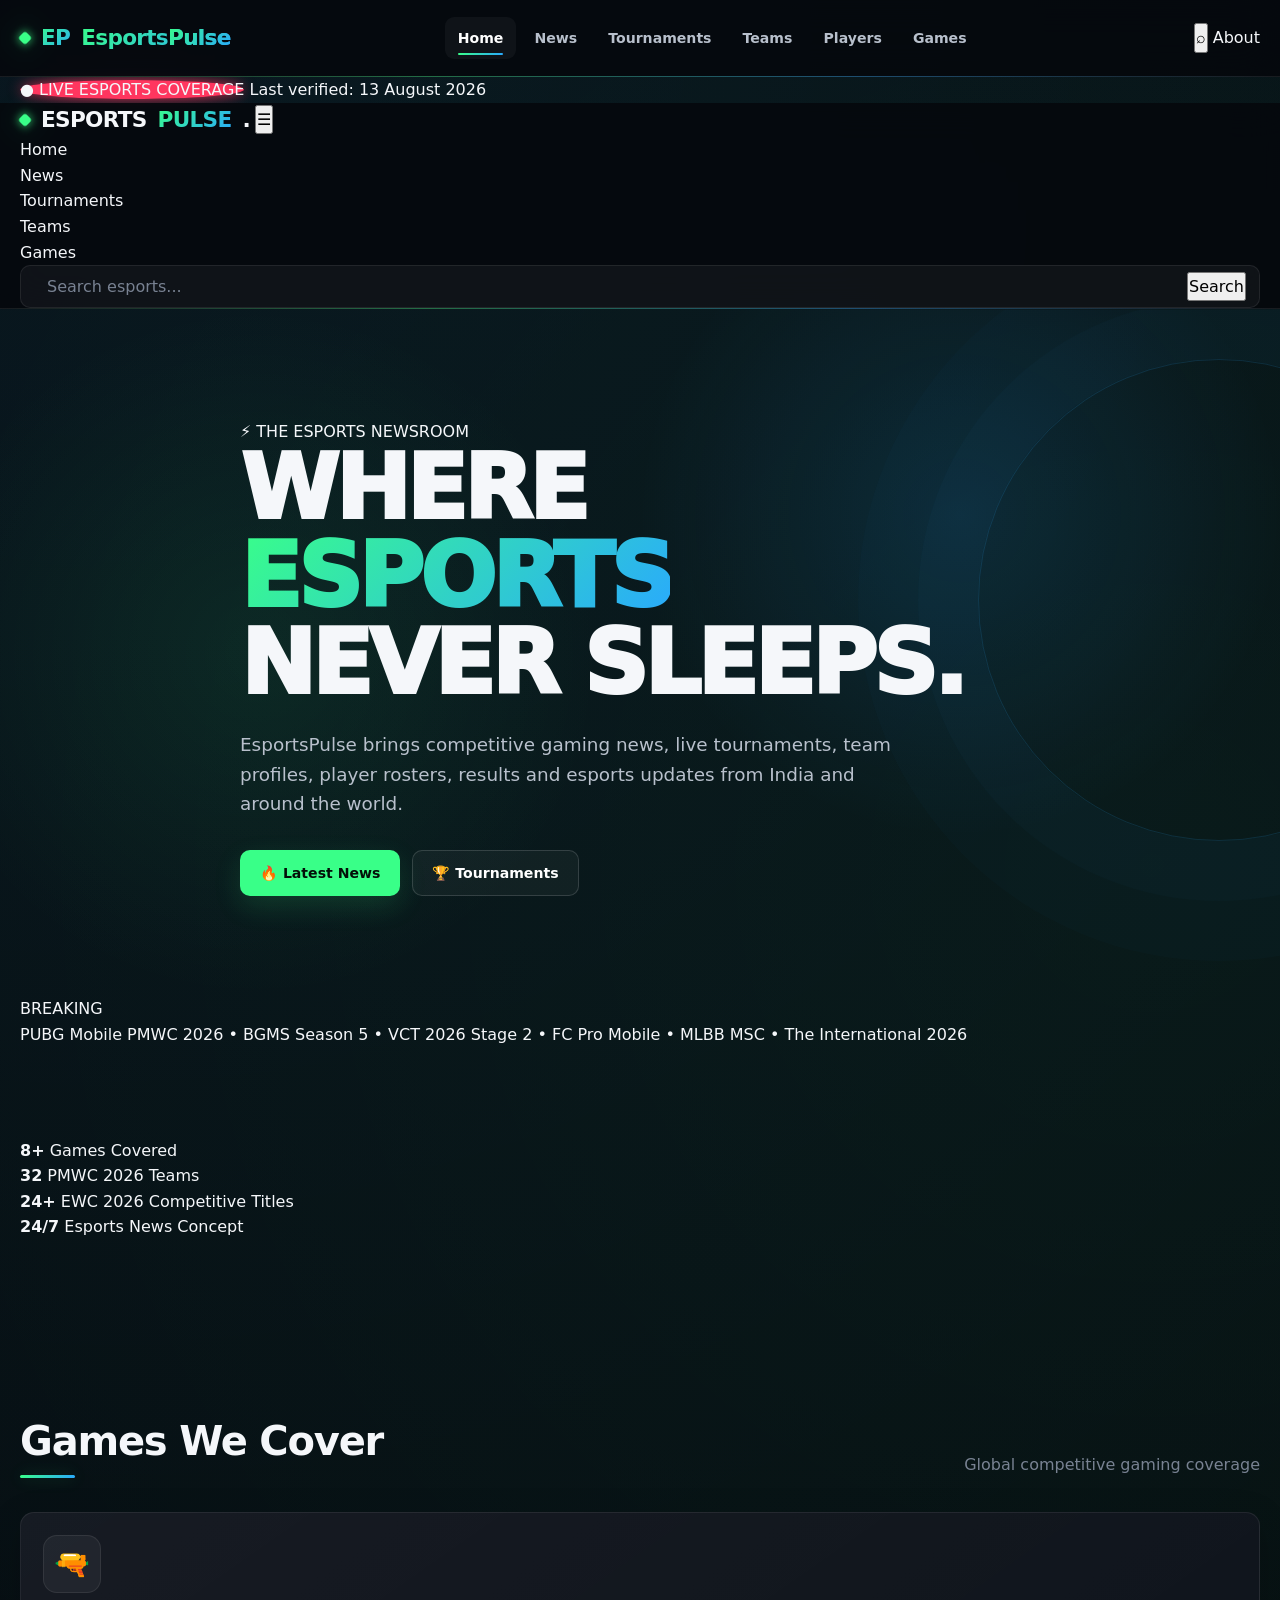
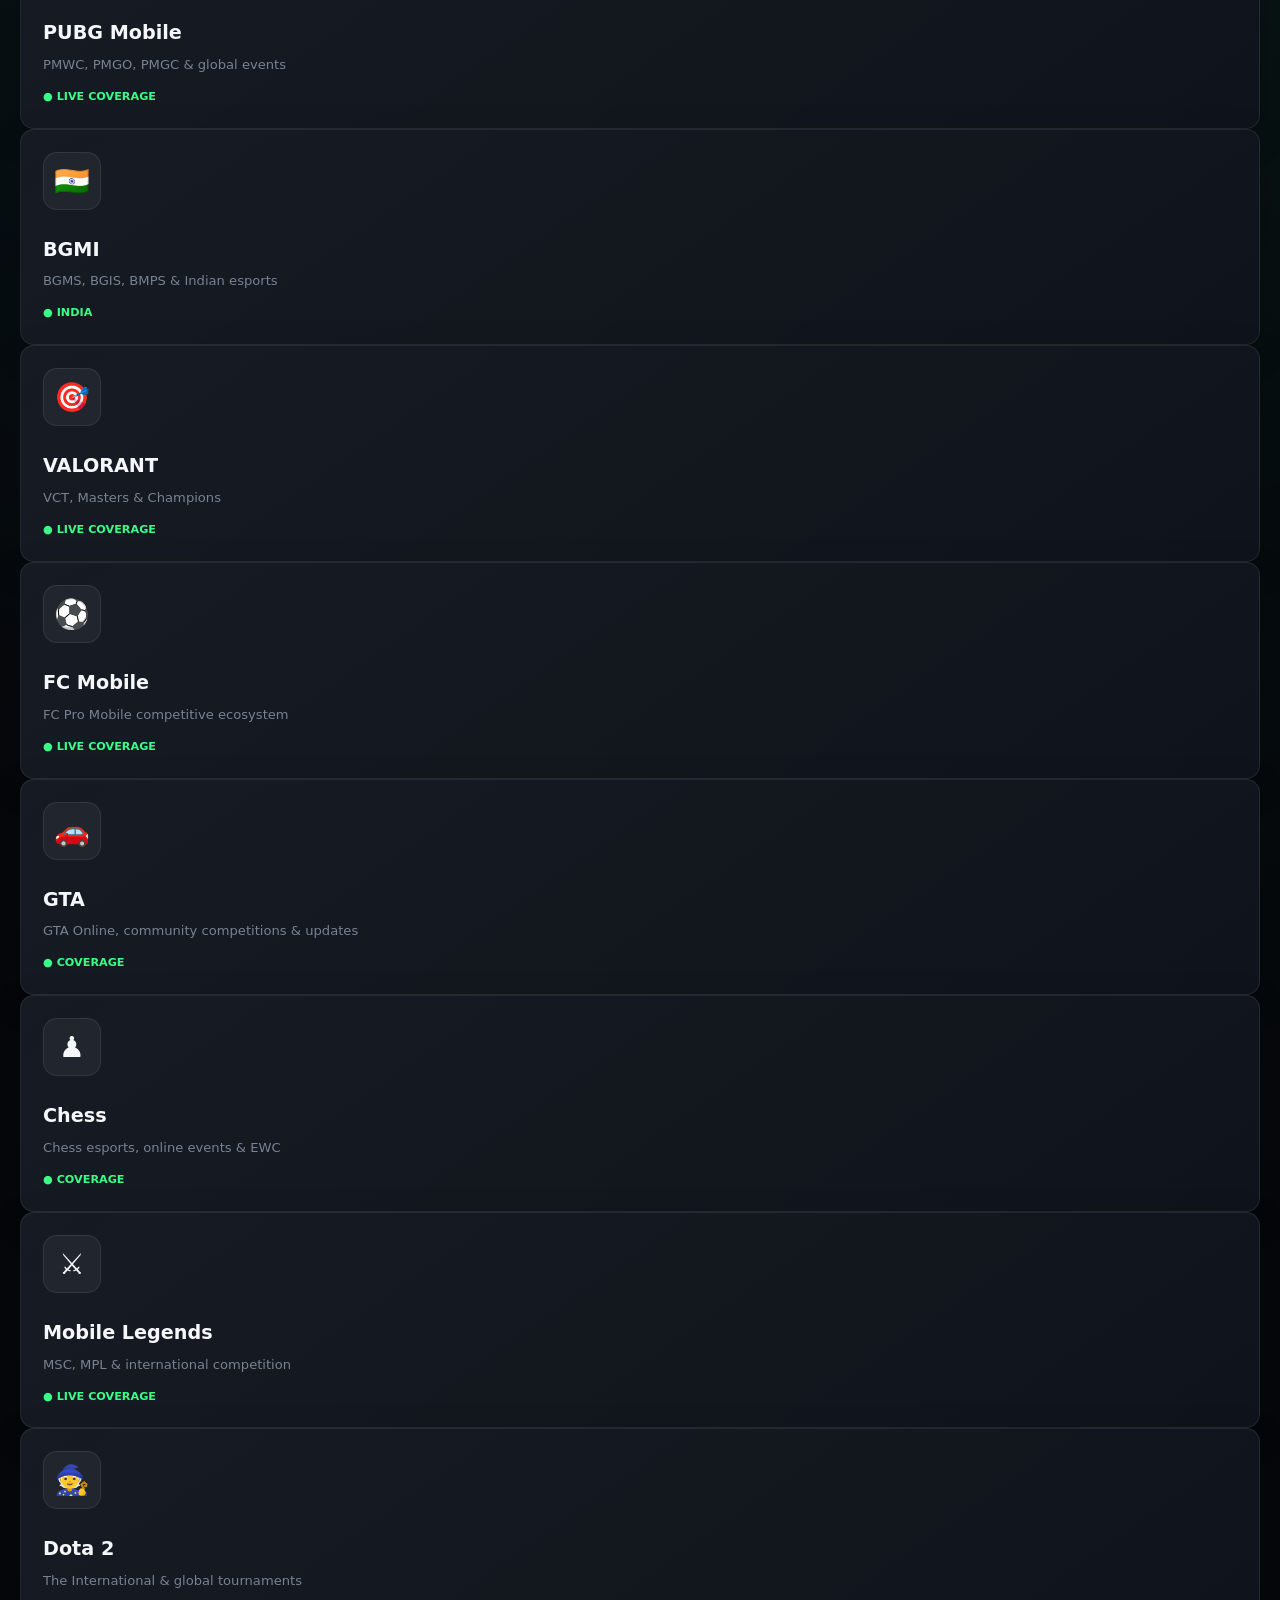
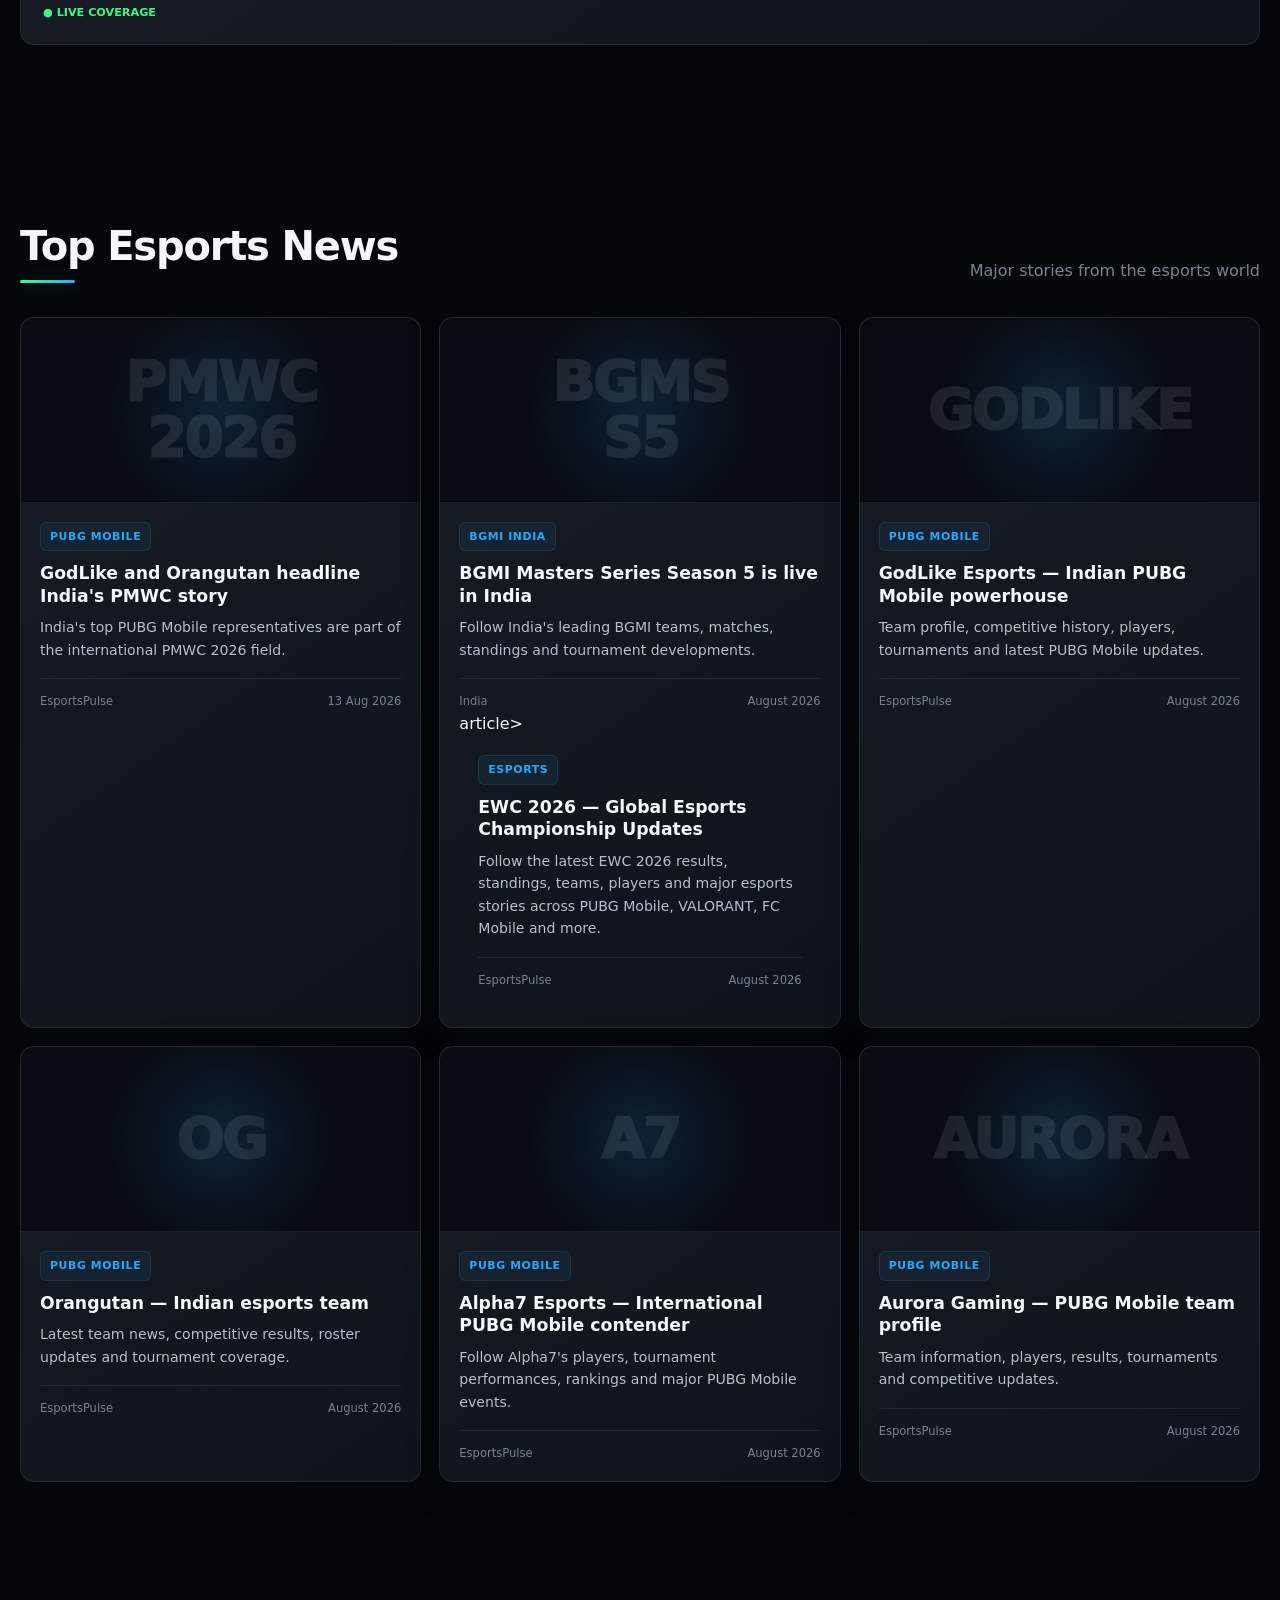
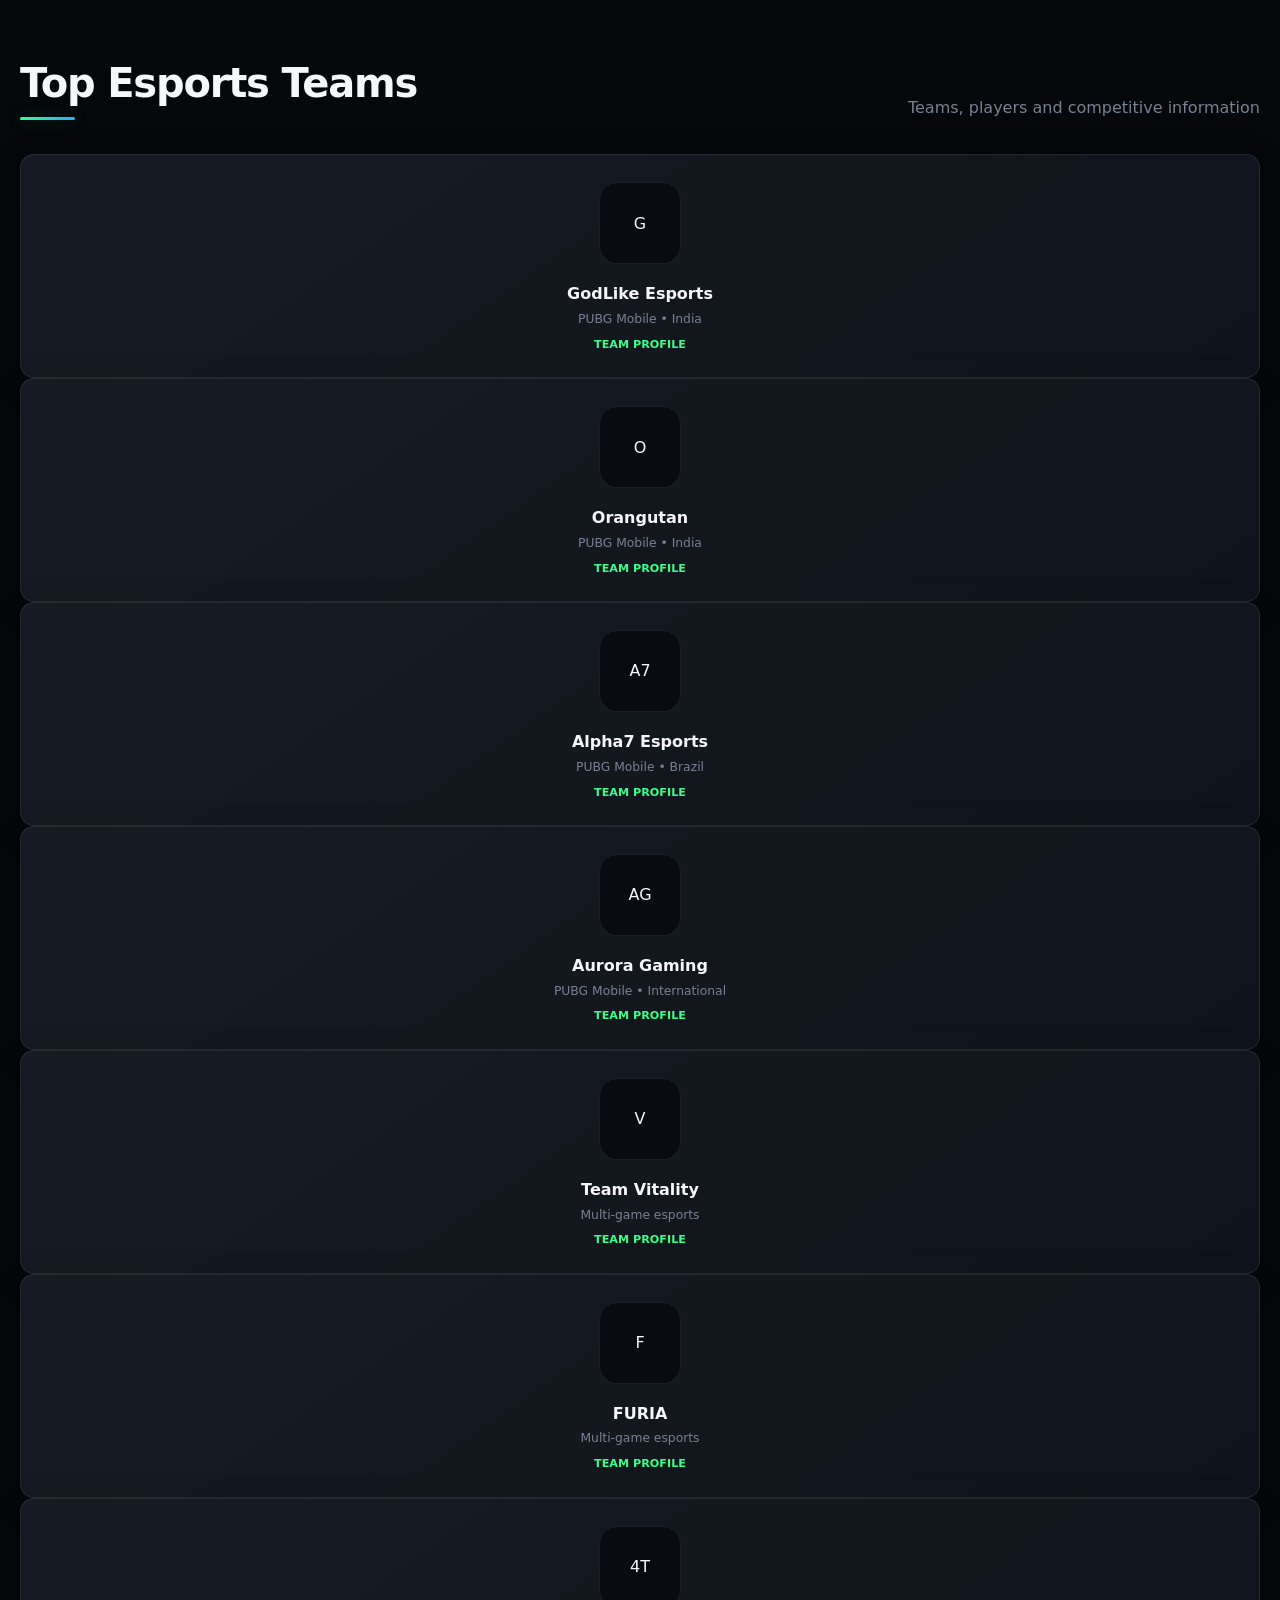
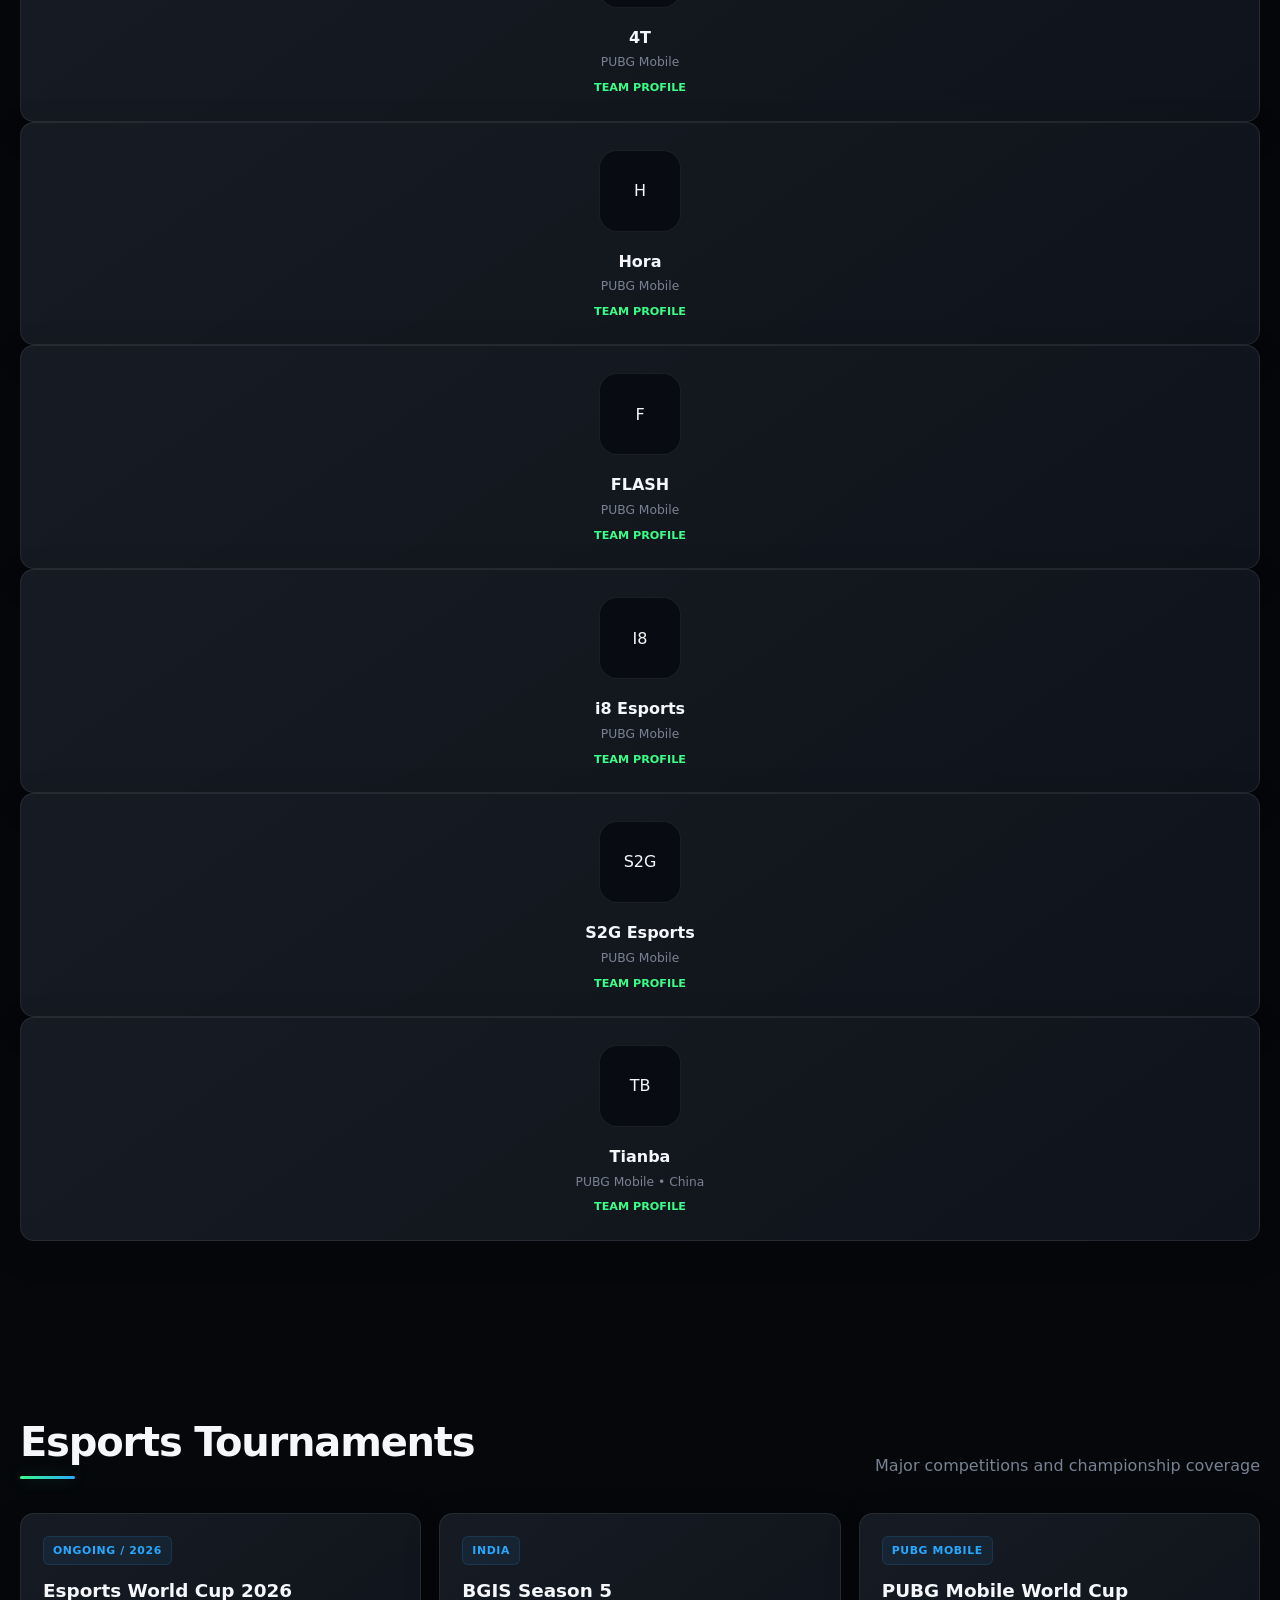
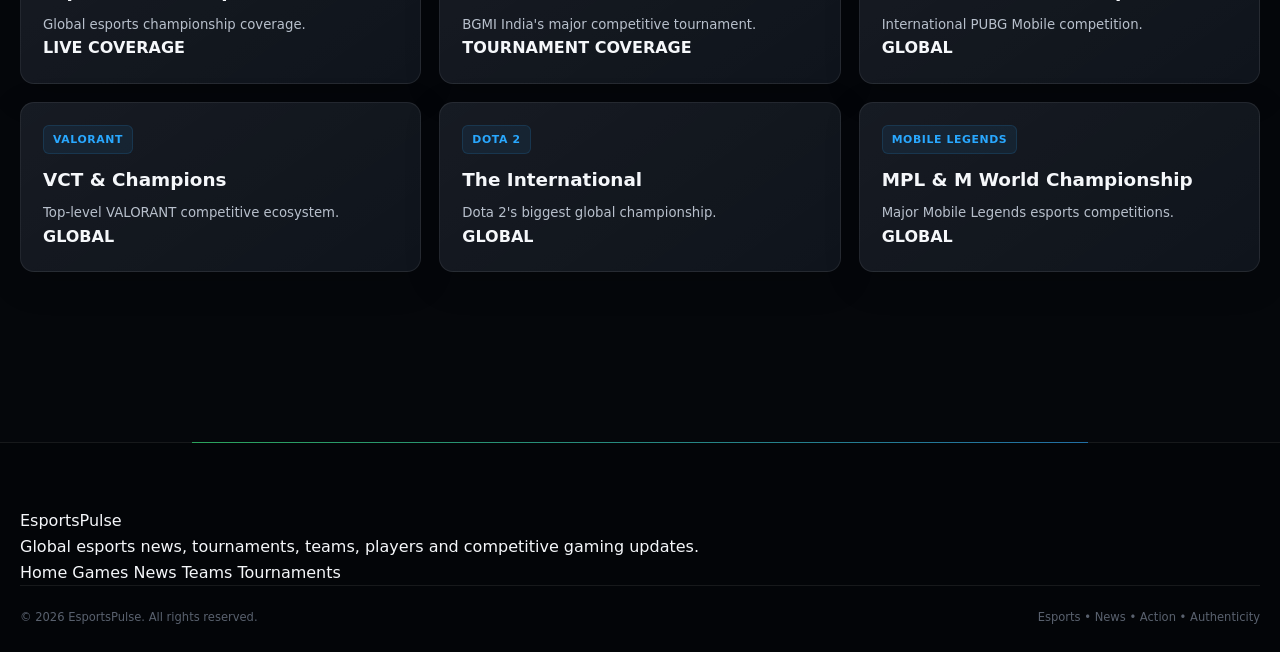
==== commit 1880ffb4: "Update index.html" ====
--- a/index.html
+++ b/index.html
@@ -11,7 +11,31 @@
 </head>
 
 <body>
-
+<!-- PREMIUM HEADER -->
+<header class="site-header">
+  <div class="container header-inner">
+
+    <a href="index.html" class="brand">
+      <span class="brand-mark">EP</span>
+      <span class="brand-name">Esports<span>Pulse</span></span>
+    </a>
+
+    <nav class="main-nav">
+      <a href="index.html" class="active">Home</a>
+      <a href="#news">News</a>
+      <a href="#tournaments">Tournaments</a>
+      <a href="#teams">Teams</a>
+      <a href="#players">Players</a>
+      <a href="#games">Games</a>
+    </nav>
+
+    <div class="header-actions">
+      <button class="search-btn" type="button">⌕</button>
+      <a href="#about" class="header-btn">About</a>
+    </div>
+
+  </div>
+</header>
 <!-- TOP BAR -->
 <div class="topbar">
   <div class="container topbar-inner">
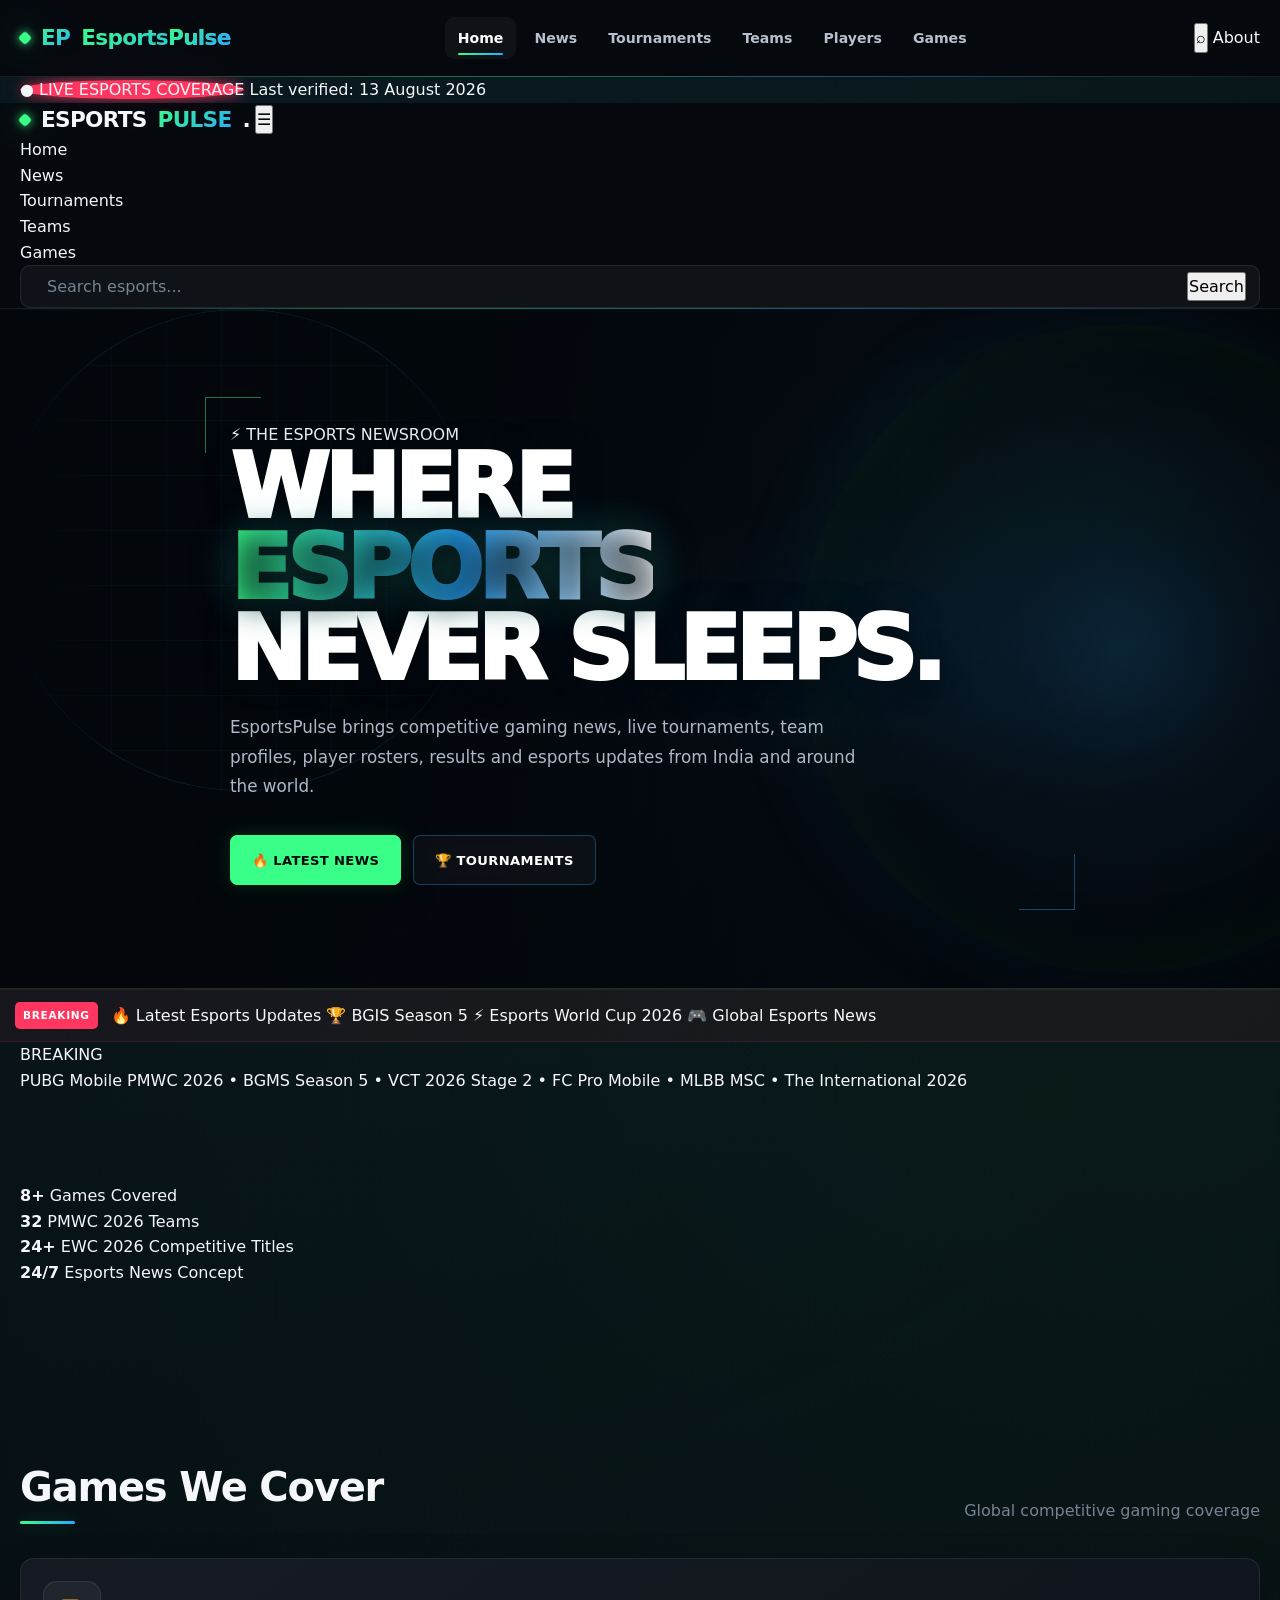
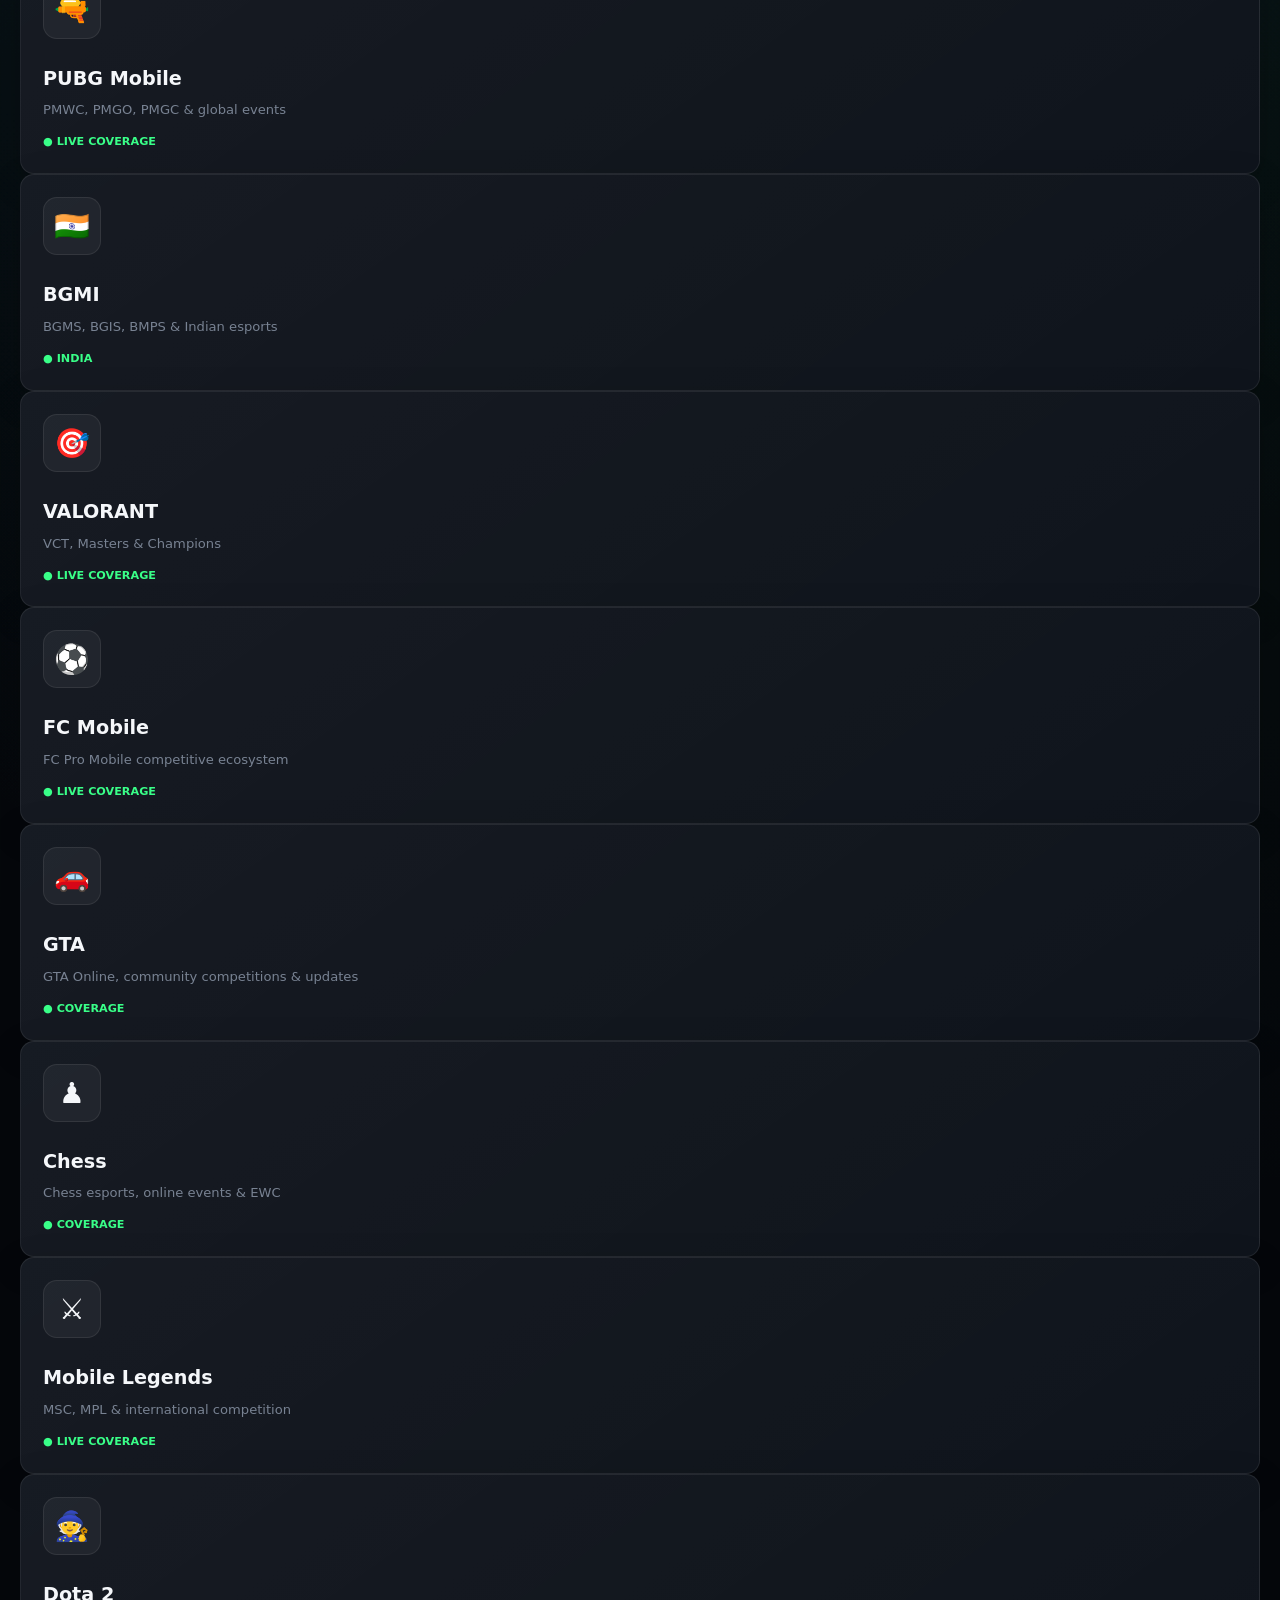
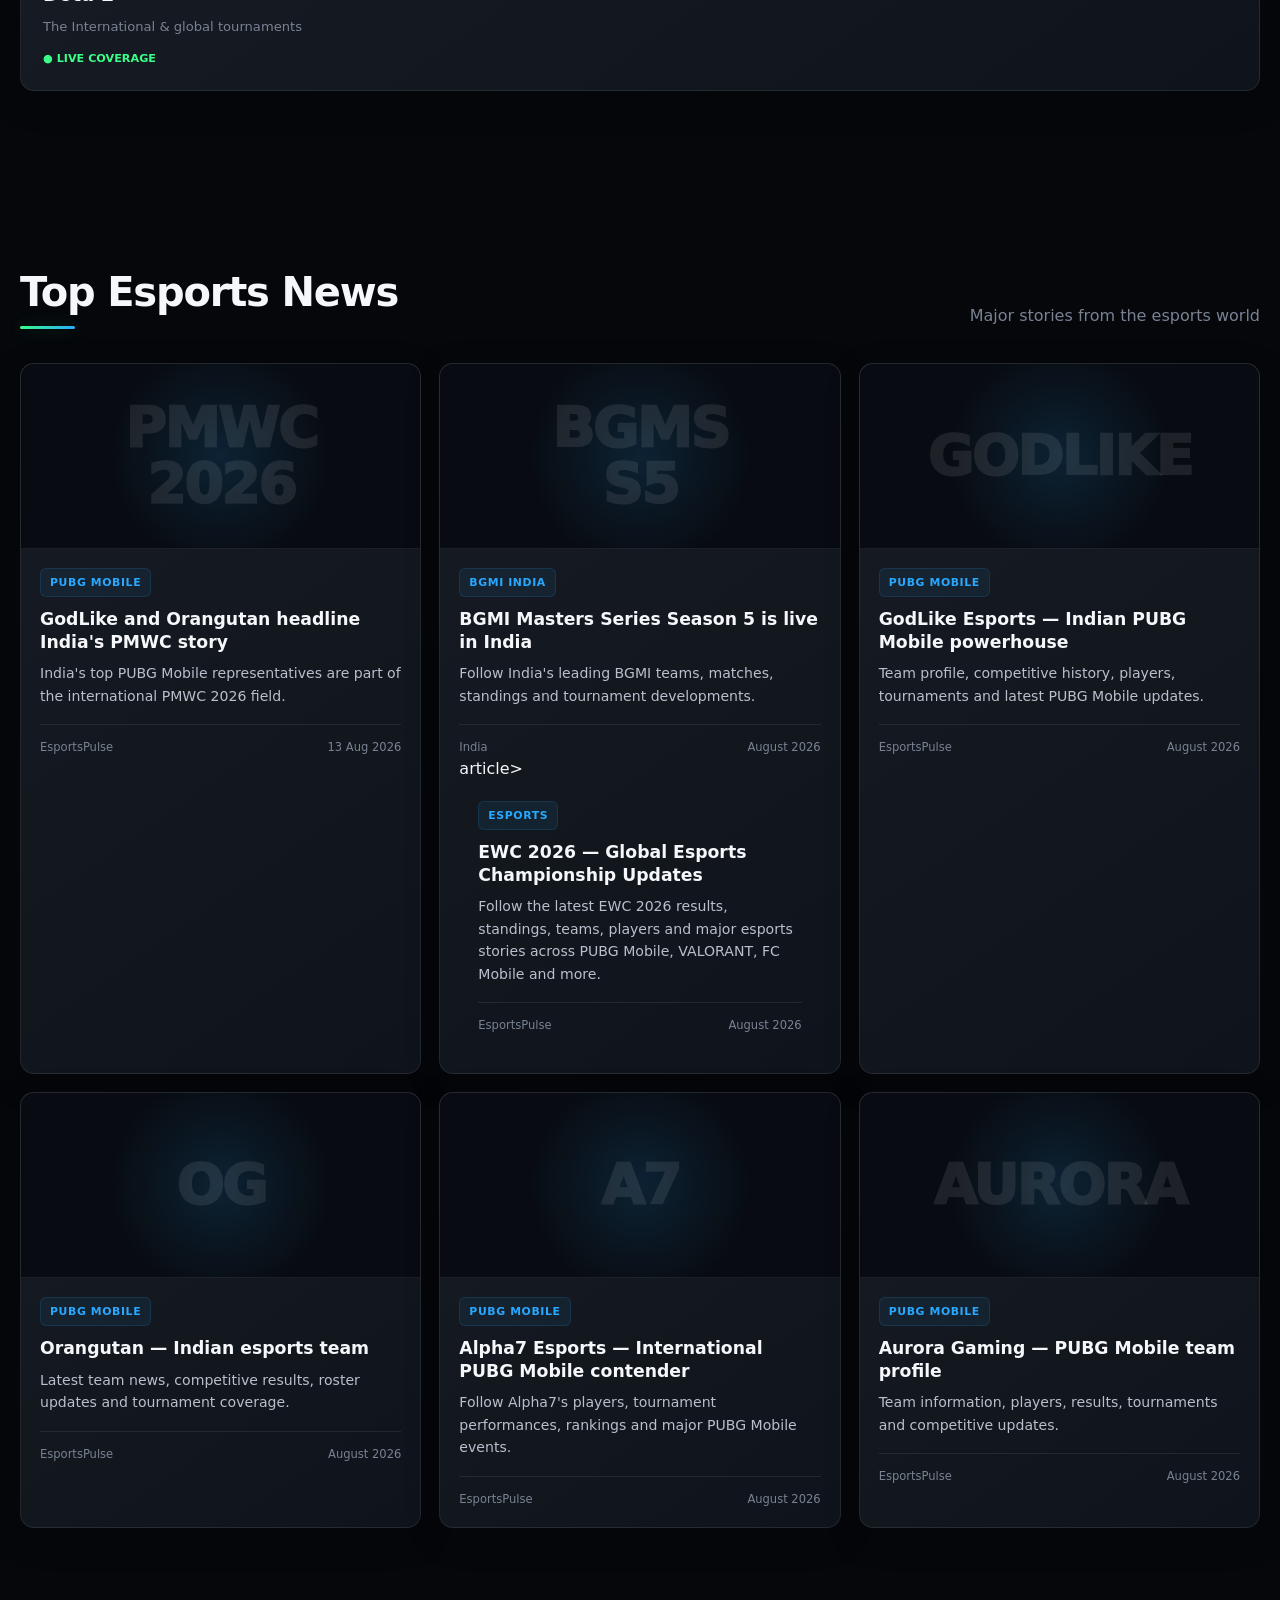
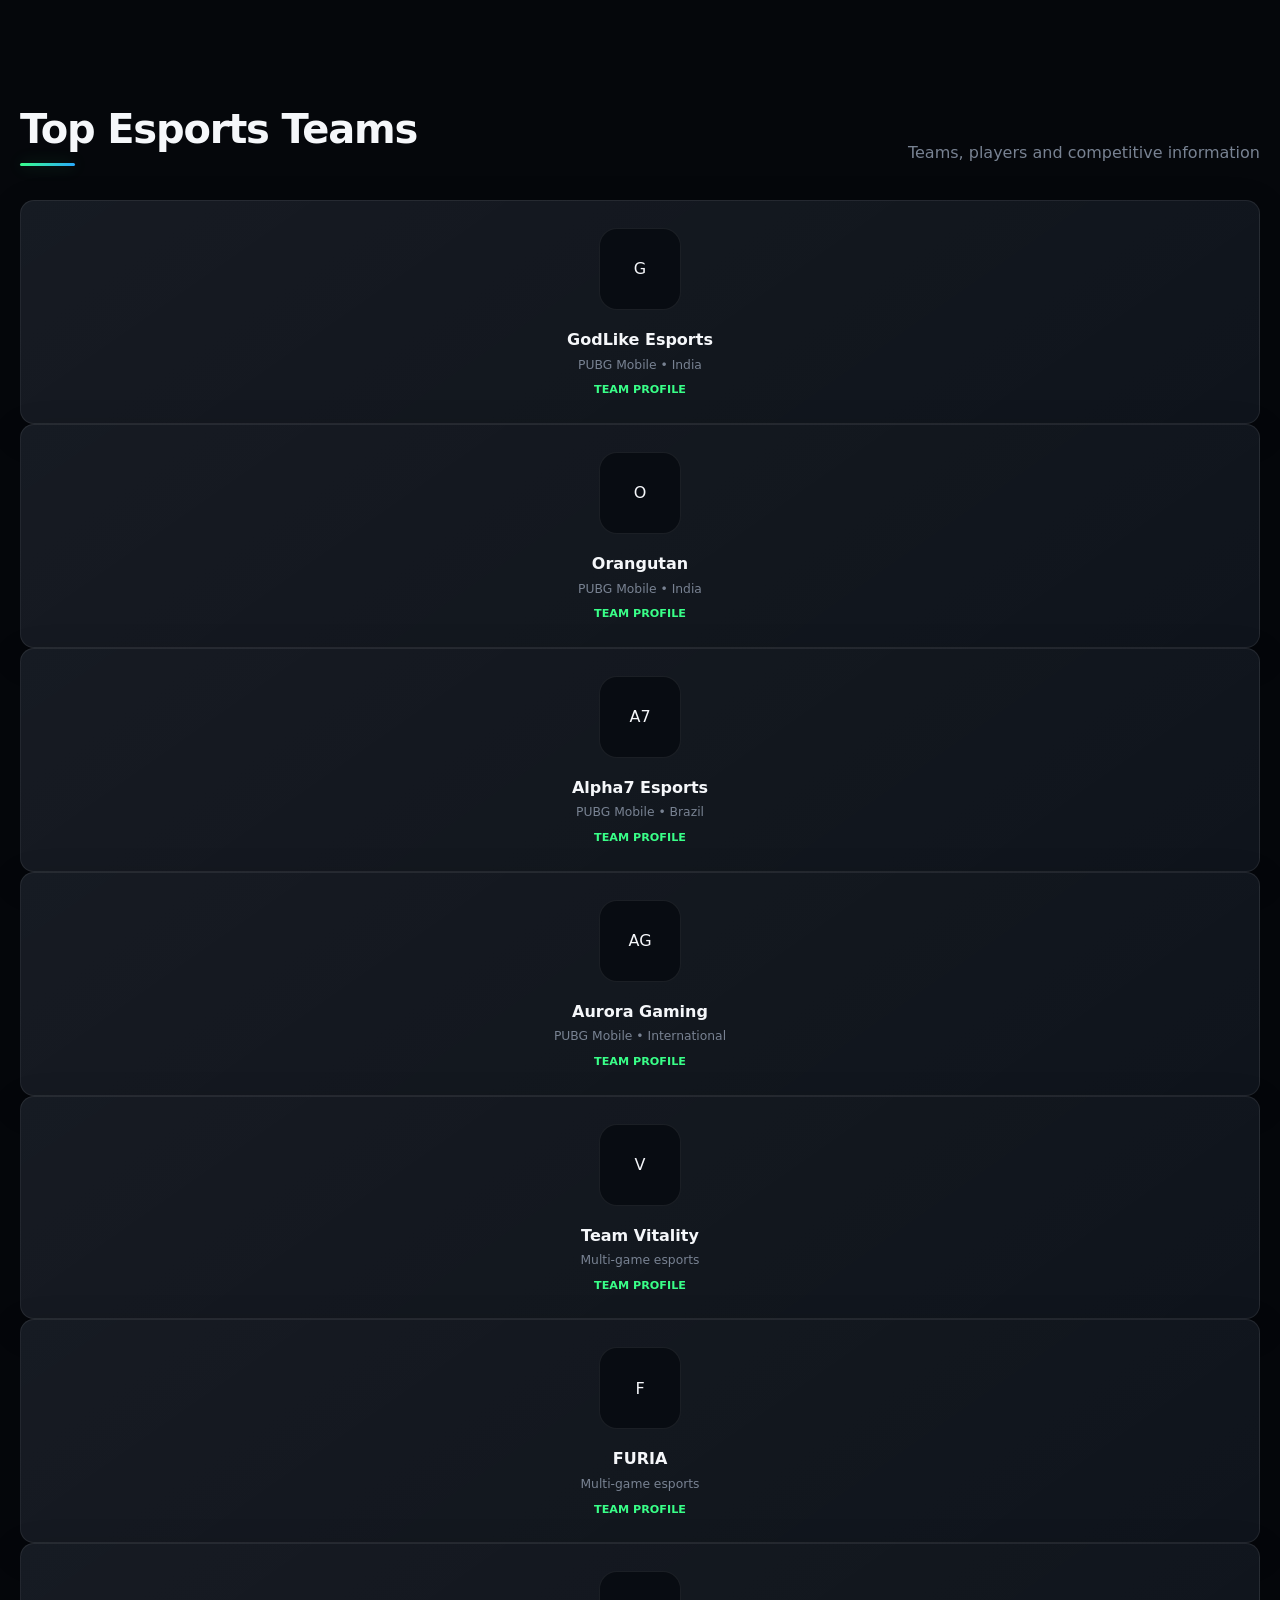
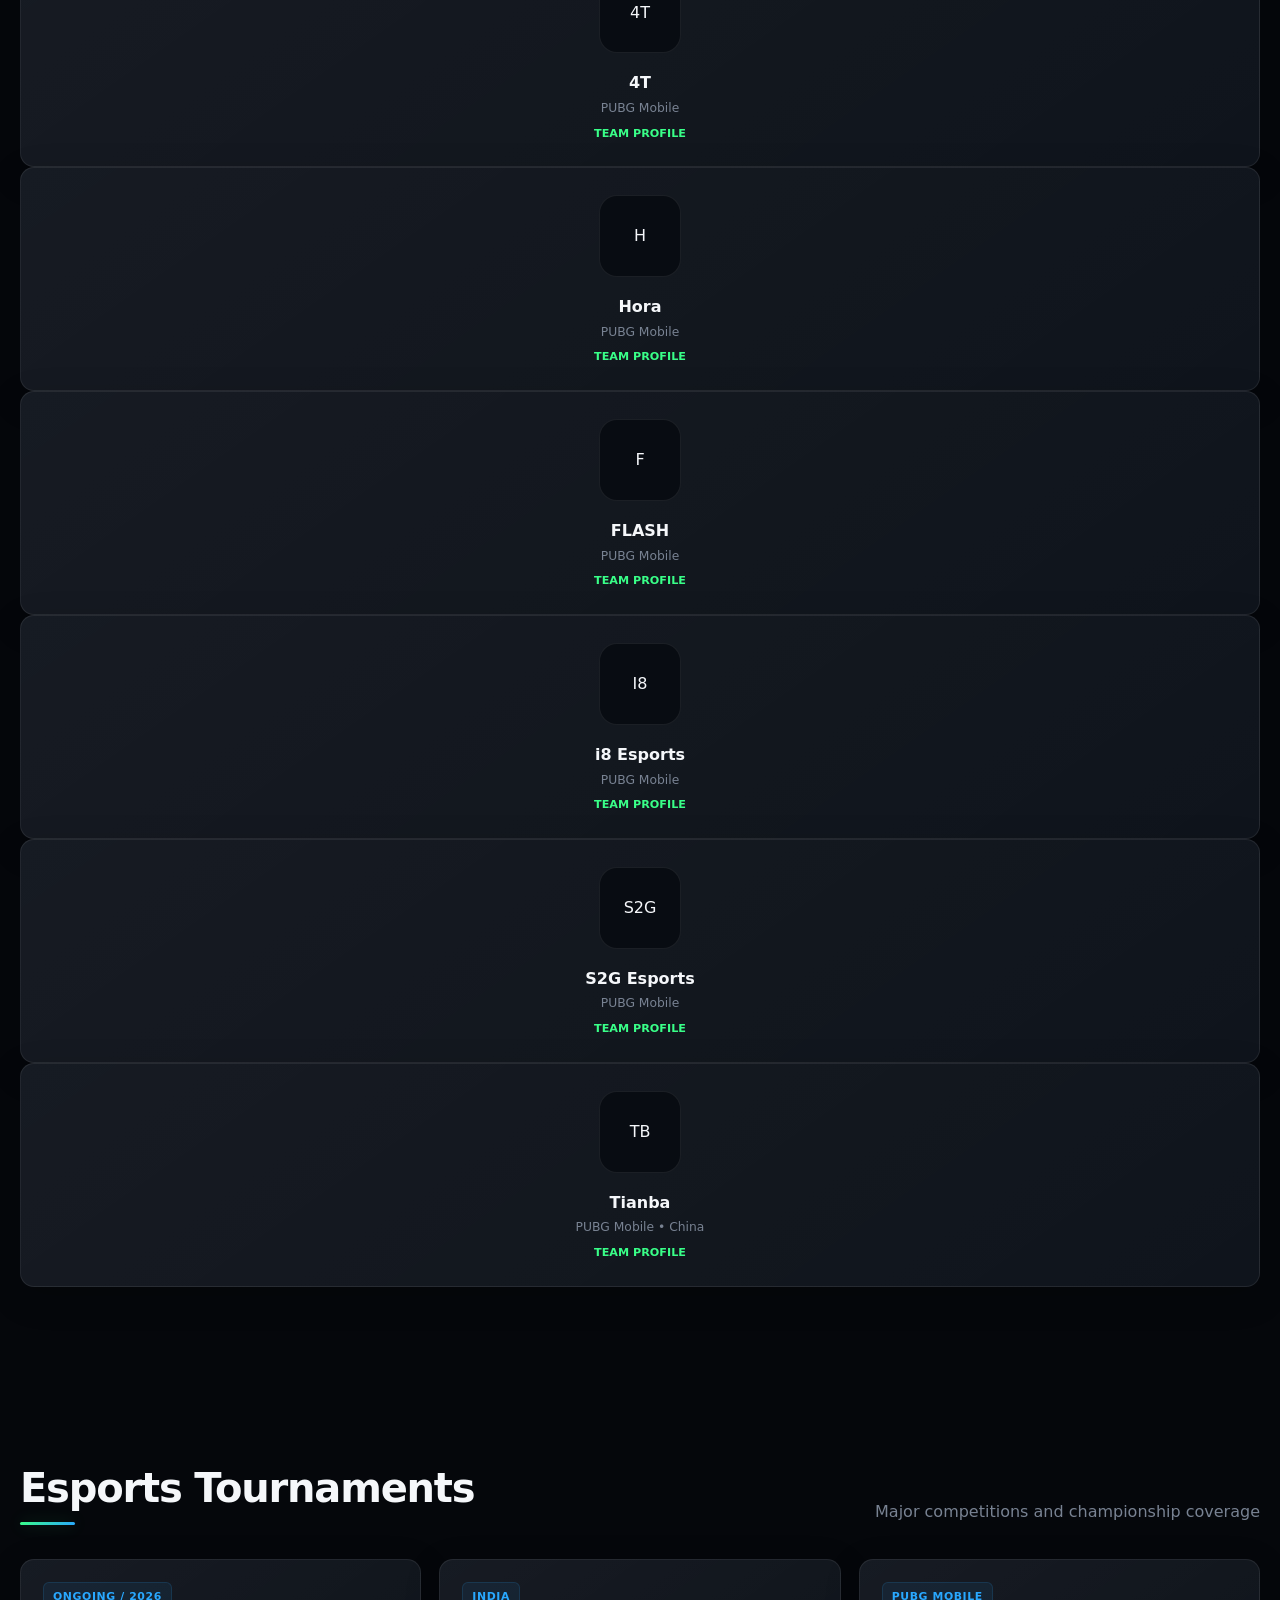
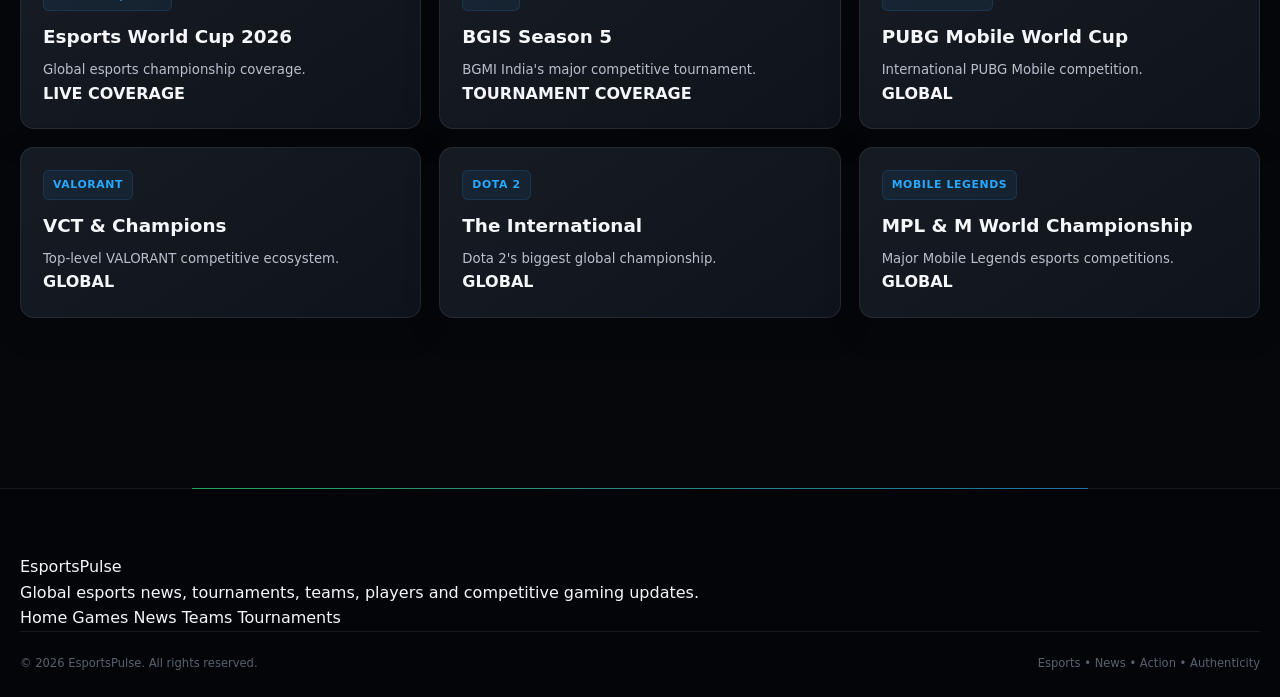
==== commit b98fcc15: "Update index.html" ====
--- a/index.html
+++ b/index.html
@@ -97,7 +97,16 @@
 
   </div>
 </section>
-
+<div class="breaking-news">
+  <span class="breaking-label">BREAKING</span>
+
+  <div class="breaking-content">
+    <span>🔥 Latest Esports Updates</span>
+    <span>🏆 BGIS Season 5</span>
+    <span>⚡ Esports World Cup 2026</span>
+    <span>🎮 Global Esports News</span>
+  </div>
+</div>
 <!-- LIVE TICKER -->
 <div class="ticker">
   <div class="container ticker-inner">
--- a/css/style.css
+++ b/css/style.css
@@ -1634,3 +1634,375 @@
     transition-duration: 0.01ms !important;
   }
 }
+/* =========================================================
+   ESPORTSPULSE — GAMING HERO BANNER
+   ========================================================= */
+
+.hero {
+  position: relative;
+  min-height: 680px;
+  display: flex;
+  align-items: center;
+  overflow: hidden;
+
+  background:
+    linear-gradient(
+      90deg,
+      rgba(3, 6, 10, 0.98) 0%,
+      rgba(3, 7, 12, 0.92) 38%,
+      rgba(3, 8, 14, 0.72) 68%,
+      rgba(3, 6, 10, 0.94) 100%
+    ),
+    radial-gradient(
+      ellipse at 75% 50%,
+      rgba(41, 168, 255, 0.22),
+      transparent 32%
+    ),
+    radial-gradient(
+      ellipse at 88% 25%,
+      rgba(57, 255, 136, 0.16),
+      transparent 25%
+    ),
+    linear-gradient(135deg, #030507, #081019 55%, #030507);
+
+  border-bottom: 1px solid rgba(57, 255, 136, 0.18);
+}
+
+/* Futuristic gaming grid */
+.hero::before {
+  content: "";
+  position: absolute;
+  inset: 0;
+  pointer-events: none;
+
+  background-image:
+    linear-gradient(
+      rgba(57, 255, 136, 0.045) 1px,
+      transparent 1px
+    ),
+    linear-gradient(
+      90deg,
+      rgba(41, 168, 255, 0.045) 1px,
+      transparent 1px
+    );
+
+  background-size: 55px 55px;
+
+  mask-image: linear-gradient(
+    to right,
+    transparent,
+    black 25%,
+    black 75%,
+    transparent
+  );
+}
+
+/* Gaming light / energy effect */
+.hero::after {
+  content: "";
+  position: absolute;
+  width: 650px;
+  height: 650px;
+  right: -170px;
+  top: 50%;
+  transform: translateY(-50%);
+
+  border-radius: 50%;
+
+  background:
+    radial-gradient(
+      circle,
+      rgba(41, 168, 255, 0.16) 0%,
+      rgba(41, 168, 255, 0.07) 25%,
+      transparent 68%
+    );
+
+  box-shadow:
+    inset 0 0 100px rgba(57, 255, 136, 0.06),
+    0 0 100px rgba(41, 168, 255, 0.06);
+
+  animation: gaming-glow 5s ease-in-out infinite;
+  pointer-events: none;
+}
+
+@keyframes gaming-glow {
+  0%,
+  100% {
+    transform: translateY(-50%) scale(1);
+    opacity: 0.75;
+  }
+
+  50% {
+    transform: translateY(-50%) scale(1.08);
+    opacity: 1;
+  }
+}
+
+/* Hero content stays above effects */
+.hero-content {
+  position: relative;
+  z-index: 5;
+  max-width: 820px;
+}
+
+/* Small esports label */
+.hero-badge {
+  position: relative;
+  display: inline-flex;
+  align-items: center;
+  gap: 9px;
+
+  padding: 8px 13px;
+  margin-bottom: 22px;
+
+  color: #39ff88;
+
+  background: rgba(57, 255, 136, 0.055);
+
+  border: 1px solid rgba(57, 255, 136, 0.25);
+  border-radius: 5px;
+
+  font-size: 0.72rem;
+  font-weight: 900;
+  letter-spacing: 1.3px;
+
+  box-shadow:
+    0 0 25px rgba(57, 255, 136, 0.06),
+    inset 0 0 20px rgba(57, 255, 136, 0.025);
+}
+
+/* Live indicator */
+.hero-badge::before {
+  content: "";
+  width: 7px;
+  height: 7px;
+
+  border-radius: 50%;
+  background: #39ff88;
+
+  box-shadow:
+    0 0 8px #39ff88,
+    0 0 18px rgba(57, 255, 136, 0.7);
+
+  animation: live-pulse 1.4s infinite;
+}
+
+@keyframes live-pulse {
+  0%,
+  100% {
+    opacity: 1;
+    transform: scale(1);
+  }
+
+  50% {
+    opacity: 0.45;
+    transform: scale(0.72);
+  }
+}
+
+/* Main gaming headline */
+.hero h1 {
+  position: relative;
+
+  max-width: 900px;
+  margin-bottom: 24px;
+
+  color: #ffffff;
+
+  font-size: clamp(3.2rem, 7vw, 6.5rem);
+  line-height: 0.9;
+
+  font-weight: 950;
+  letter-spacing: -5px;
+
+  text-transform: uppercase;
+
+  text-shadow:
+    0 5px 30px rgba(0, 0, 0, 0.7),
+    0 0 45px rgba(41, 168, 255, 0.08);
+}
+
+/* Neon highlighted word */
+.hero h1 span {
+  display: inline-block;
+
+  background:
+    linear-gradient(
+      90deg,
+      #39ff88 0%,
+      #29a8ff 55%,
+      #ffffff 100%
+    );
+
+  -webkit-background-clip: text;
+  background-clip: text;
+  color: transparent;
+
+  filter:
+    drop-shadow(0 0 18px rgba(57, 255, 136, 0.15))
+    drop-shadow(0 0 22px rgba(41, 168, 255, 0.12));
+}
+
+/* Hero description */
+.hero p {
+  position: relative;
+
+  max-width: 650px;
+  margin-bottom: 34px;
+
+  color: #aeb8c6;
+
+  font-size: 1.05rem;
+  line-height: 1.75;
+}
+
+/* Buttons */
+.hero-buttons {
+  position: relative;
+  display: flex;
+  flex-wrap: wrap;
+  gap: 12px;
+}
+
+.hero-buttons .btn-primary,
+.hero-buttons .btn-secondary {
+  min-height: 50px;
+  padding: 0 21px;
+
+  border-radius: 7px;
+
+  font-size: 0.82rem;
+  font-weight: 900;
+
+  text-transform: uppercase;
+  letter-spacing: 0.35px;
+}
+
+/* Primary gaming button */
+.hero-buttons .btn-primary {
+  color: #020905;
+
+  background: #39ff88;
+
+  border: 1px solid #39ff88;
+
+  box-shadow:
+    0 0 20px rgba(57, 255, 136, 0.15),
+    0 12px 35px rgba(0, 0, 0, 0.35);
+
+  transition: all 220ms ease;
+}
+
+.hero-buttons .btn-primary:hover {
+  transform: translateY(-3px);
+
+  box-shadow:
+    0 0 30px rgba(57, 255, 136, 0.3),
+    0 15px 40px rgba(0, 0, 0, 0.45);
+}
+
+/* Secondary gaming button */
+.hero-buttons .btn-secondary {
+  color: #ffffff;
+
+  background: rgba(255, 255, 255, 0.035);
+
+  border: 1px solid rgba(41, 168, 255, 0.32);
+
+  backdrop-filter: blur(8px);
+
+  transition: all 220ms ease;
+}
+
+.hero-buttons .btn-secondary:hover {
+  color: #ffffff;
+
+  border-color: #29a8ff;
+
+  background: rgba(41, 168, 255, 0.08);
+
+  box-shadow:
+    0 0 25px rgba(41, 168, 255, 0.12);
+
+  transform: translateY(-3px);
+}
+
+/* Futuristic corner lines */
+.hero-content::before,
+.hero-content::after {
+  content: "";
+  position: absolute;
+
+  width: 55px;
+  height: 55px;
+
+  pointer-events: none;
+}
+
+.hero-content::before {
+  left: -25px;
+  top: -25px;
+
+  border-left: 1px solid rgba(57, 255, 136, 0.45);
+  border-top: 1px solid rgba(57, 255, 136, 0.45);
+}
+
+.hero-content::after {
+  right: -25px;
+  bottom: -25px;
+
+  border-right: 1px solid rgba(41, 168, 255, 0.4);
+  border-bottom: 1px solid rgba(41, 168, 255, 0.4);
+}
+
+/* ---------- MOBILE GAMING HERO ---------- */
+
+@media (max-width: 760px) {
+
+  .hero {
+    min-height: 620px;
+    padding: 85px 0 75px;
+
+    background:
+      linear-gradient(
+        180deg,
+        rgba(3, 6, 10, 0.95),
+        rgba(3, 8, 14, 0.94)
+      ),
+      radial-gradient(
+        circle at 80% 25%,
+        rgba(41, 168, 255, 0.16),
+        transparent 35%
+      );
+  }
+
+  .hero::after {
+    width: 420px;
+    height: 420px;
+    right: -210px;
+  }
+
+  .hero h1 {
+    font-size: clamp(2.8rem, 15vw, 4.5rem);
+    letter-spacing: -3px;
+  }
+
+  .hero p {
+    font-size: 0.9rem;
+    line-height: 1.65;
+  }
+
+  .hero-buttons {
+    display: grid;
+    grid-template-columns: 1fr;
+  }
+
+  .hero-buttons a {
+    width: 100%;
+  }
+
+  .hero-content::before,
+  .hero-content::after {
+    display: none;
+  }
+}
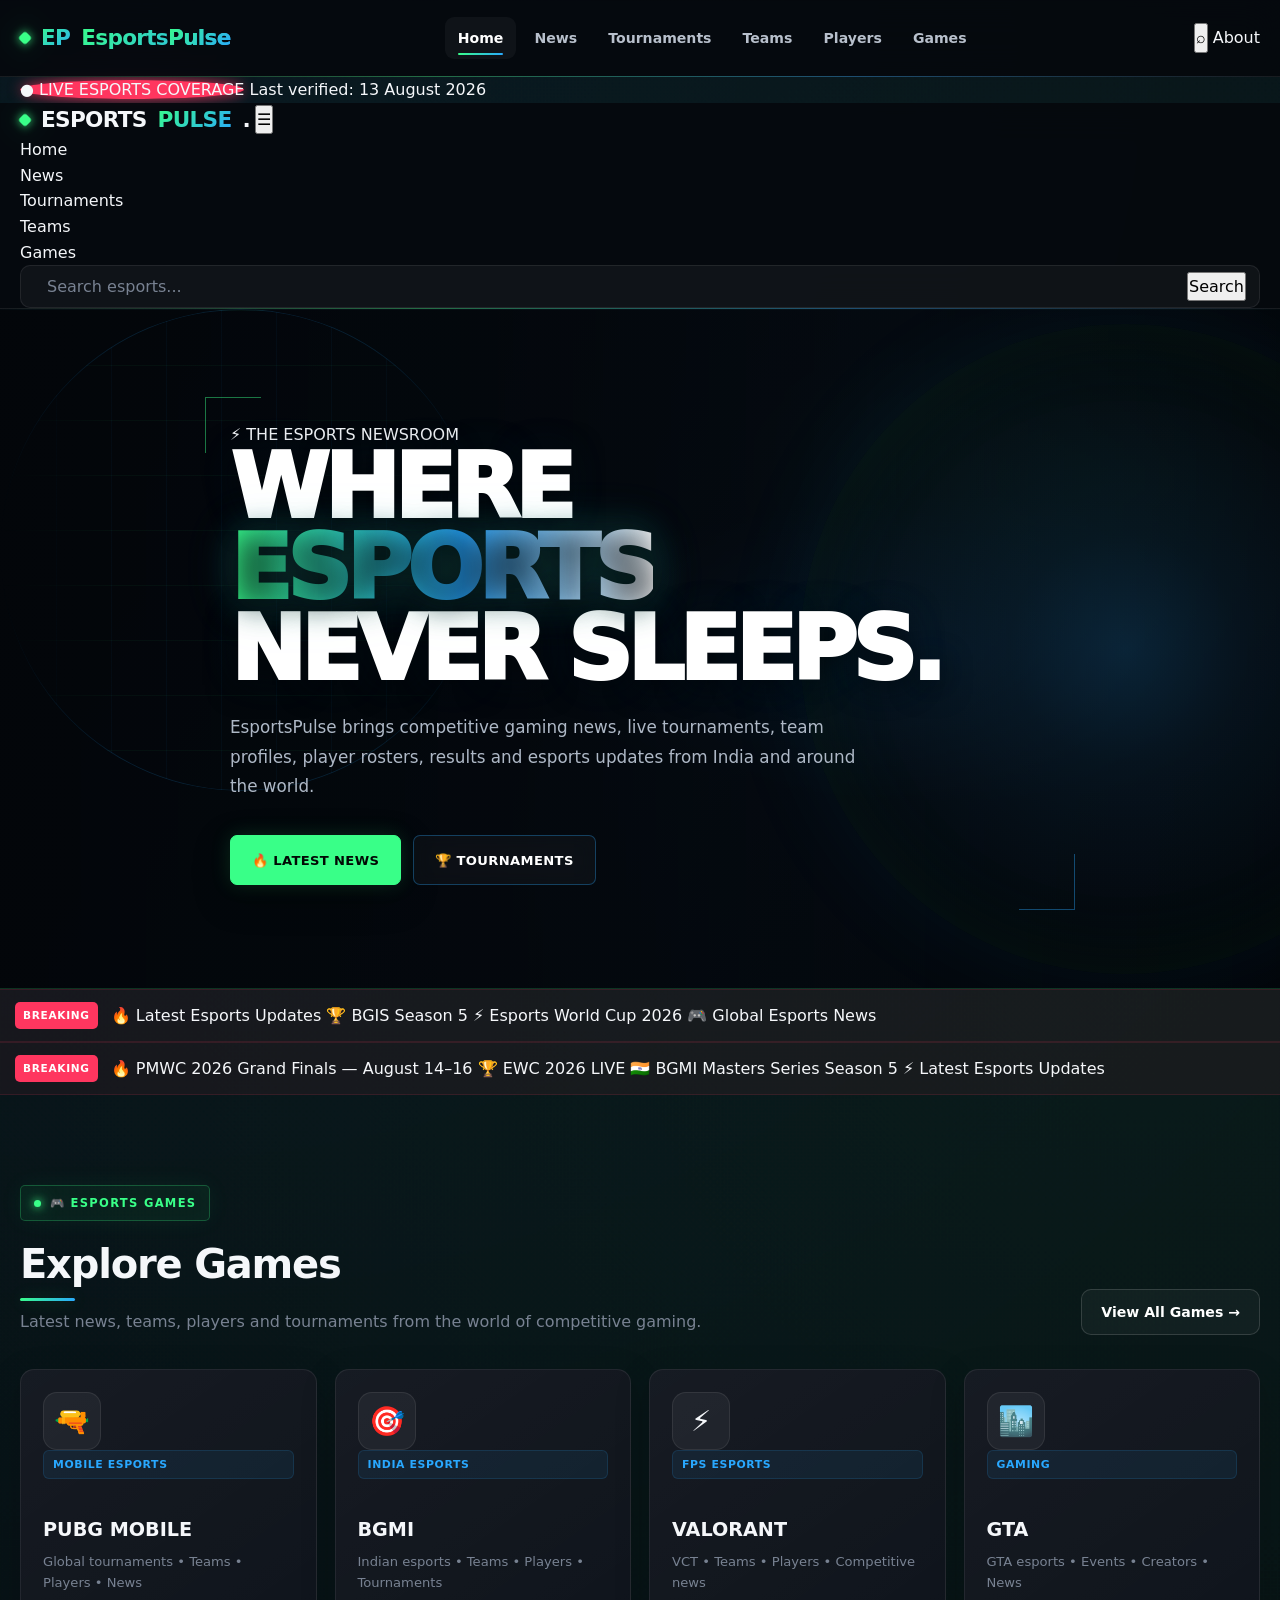
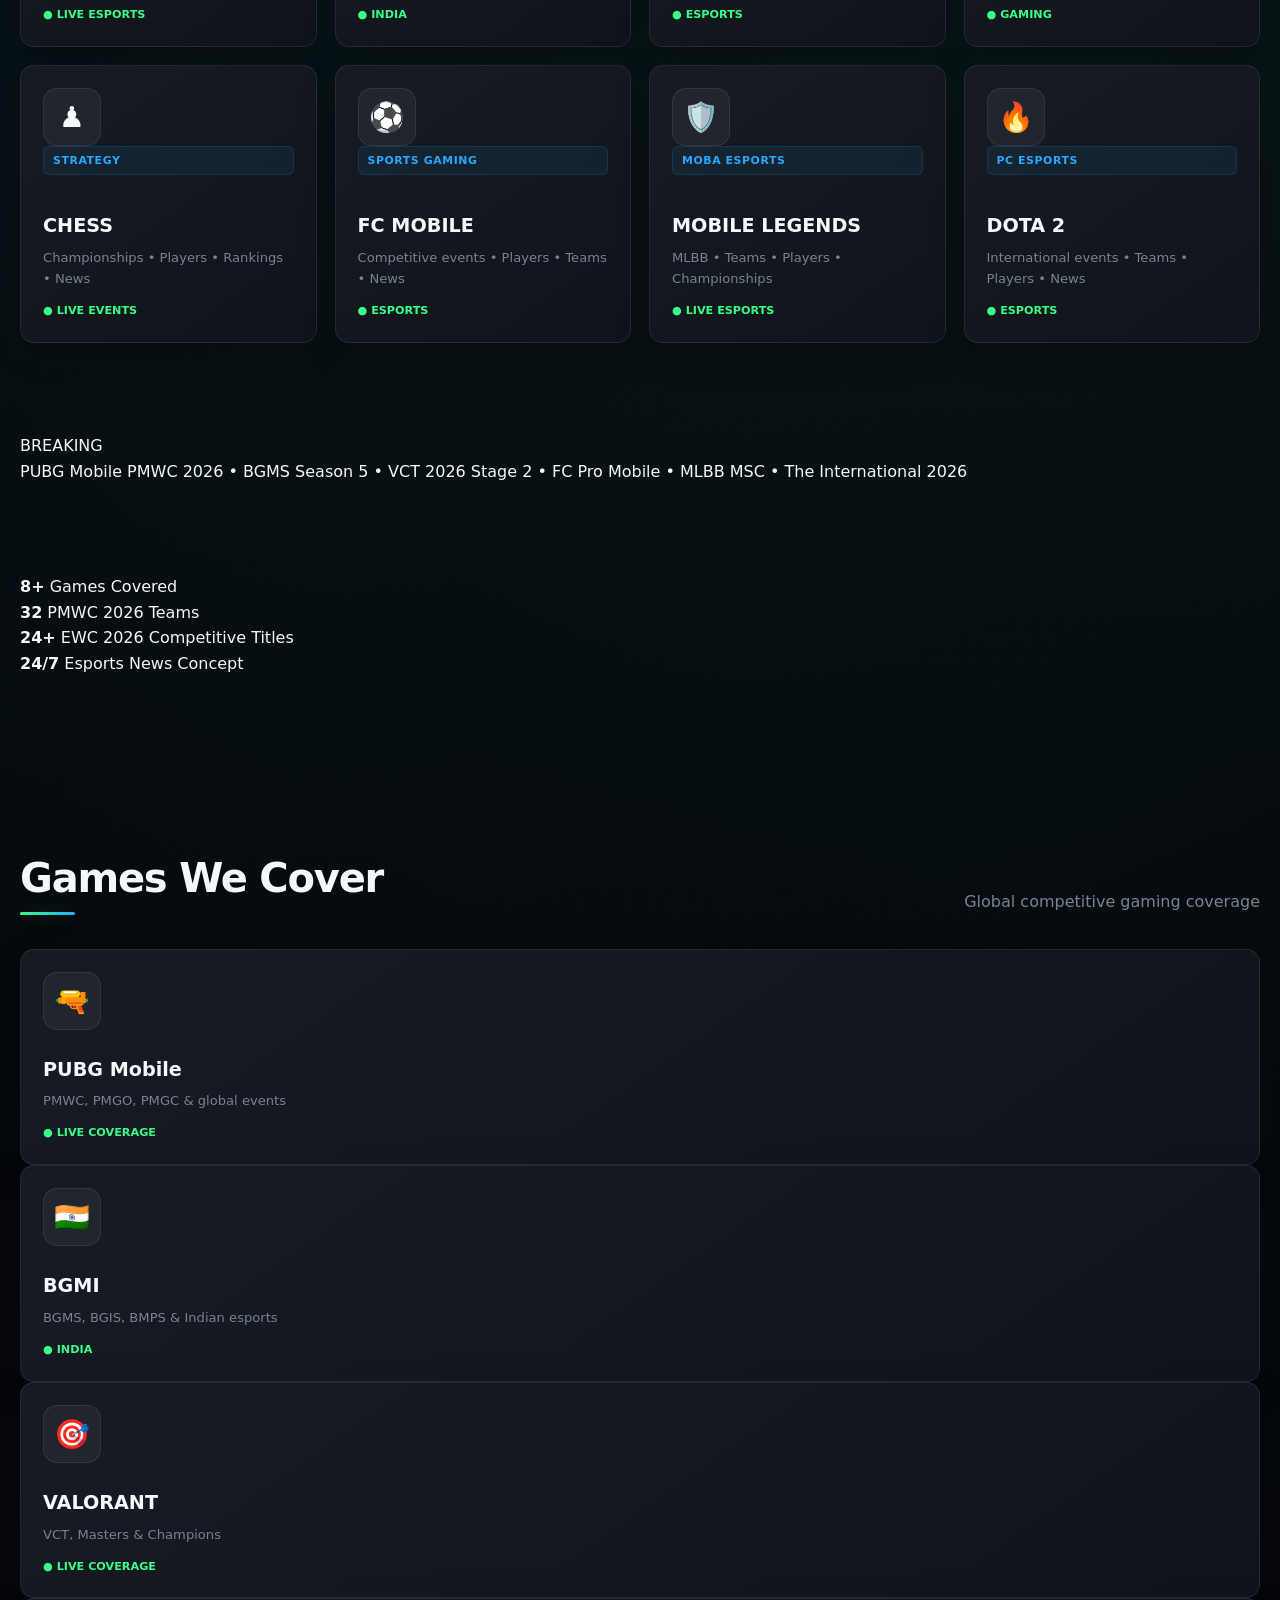
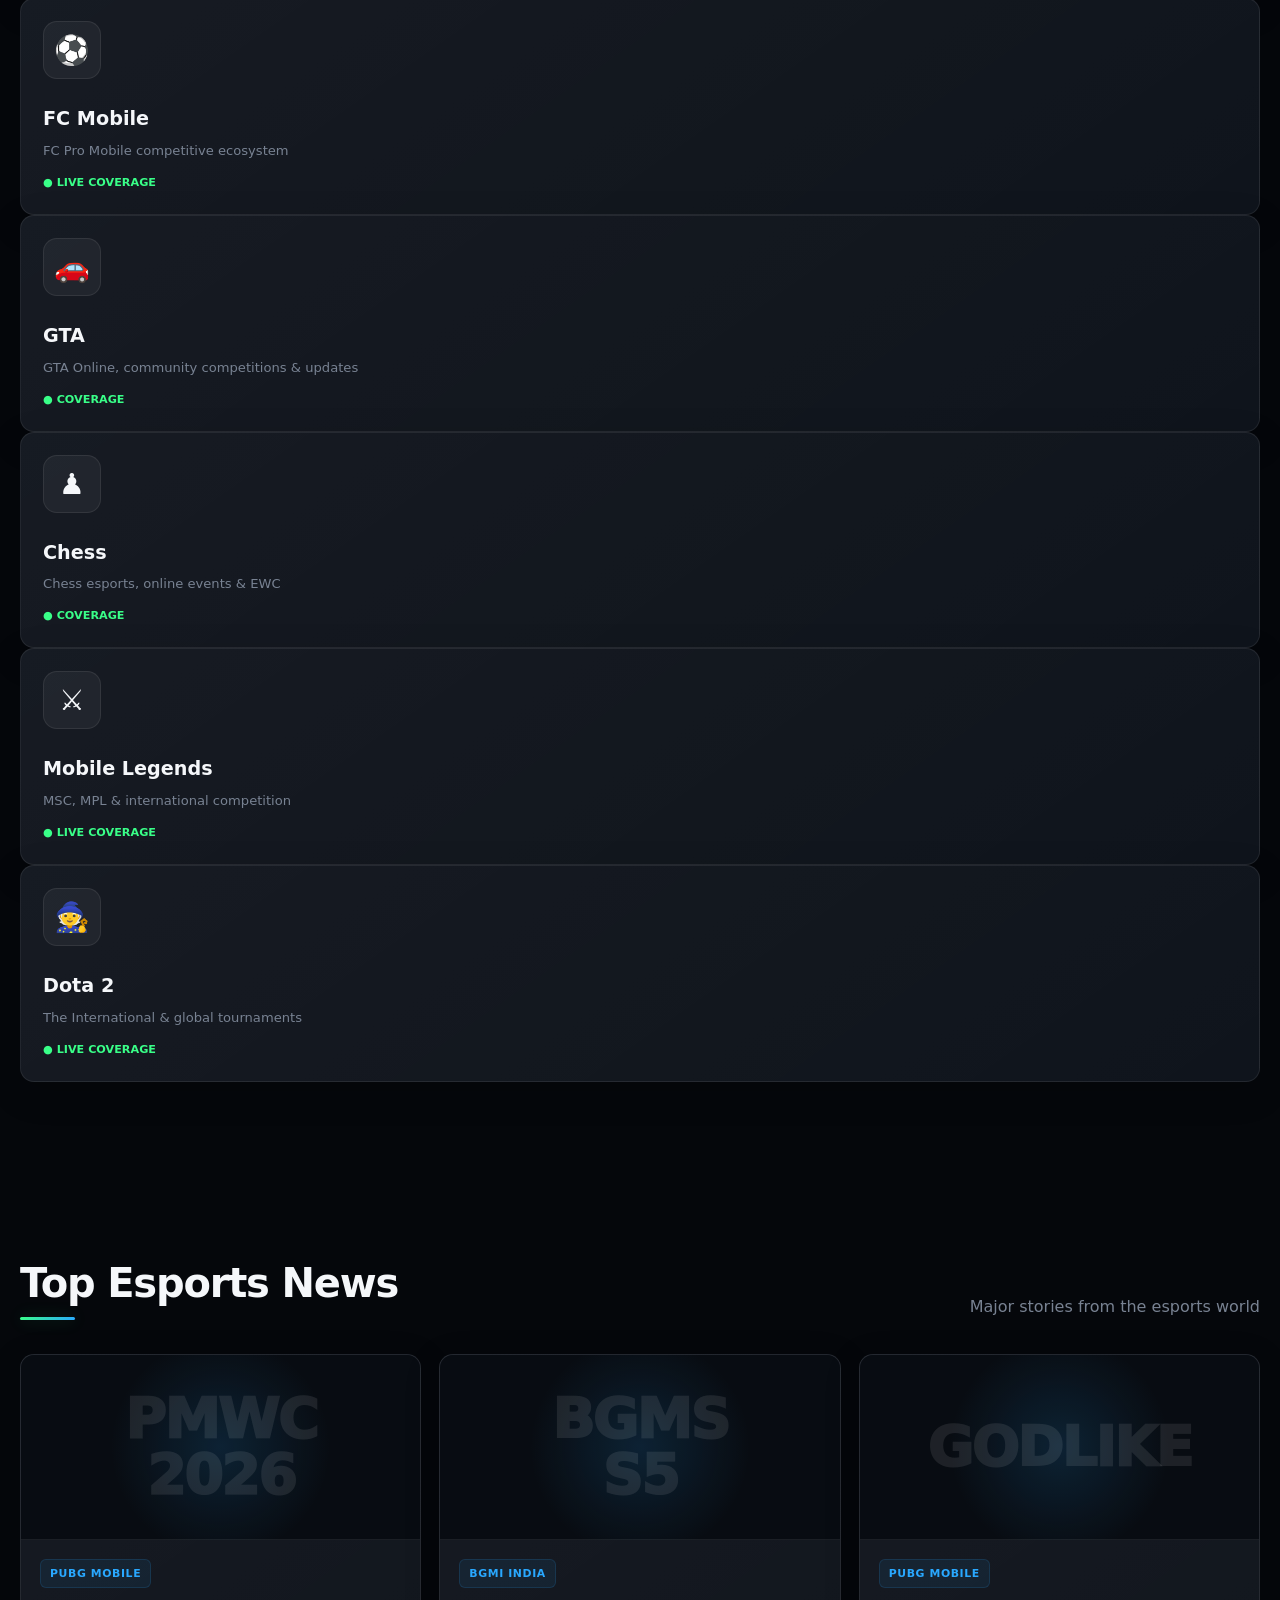
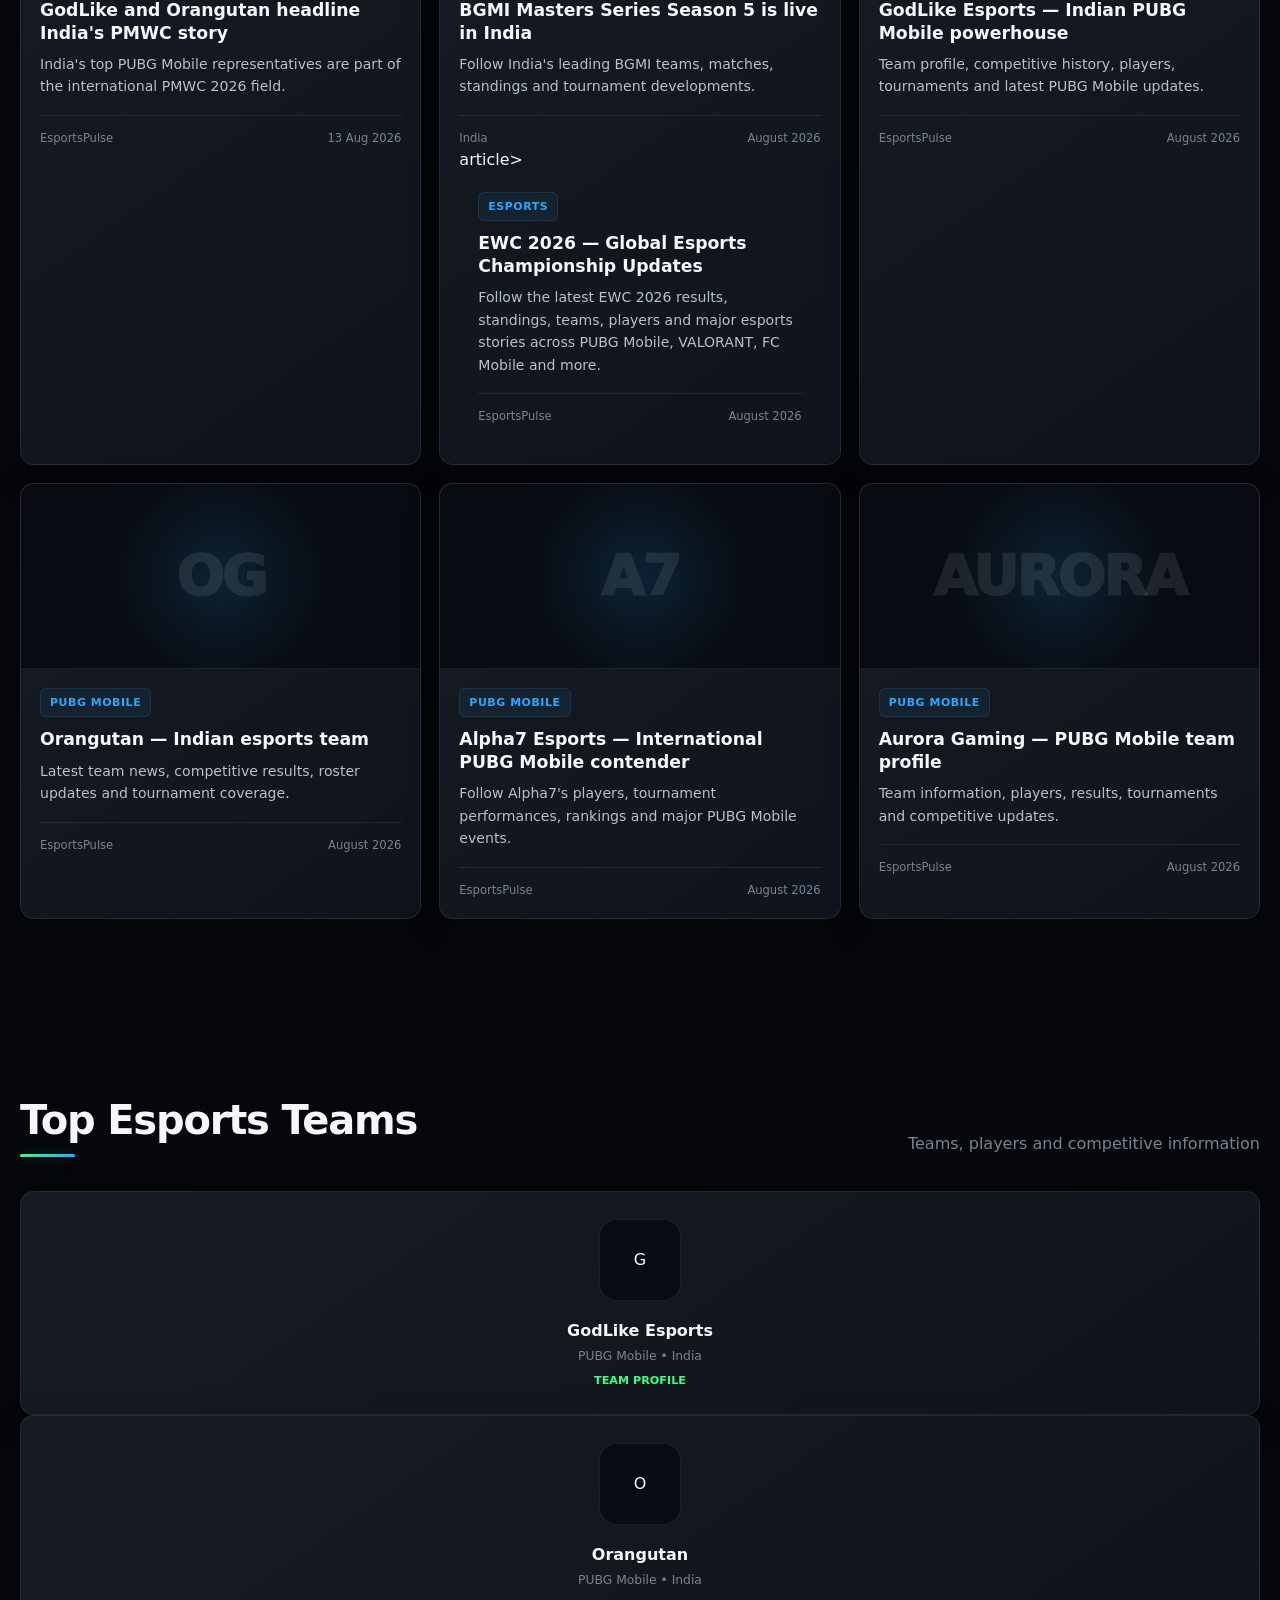
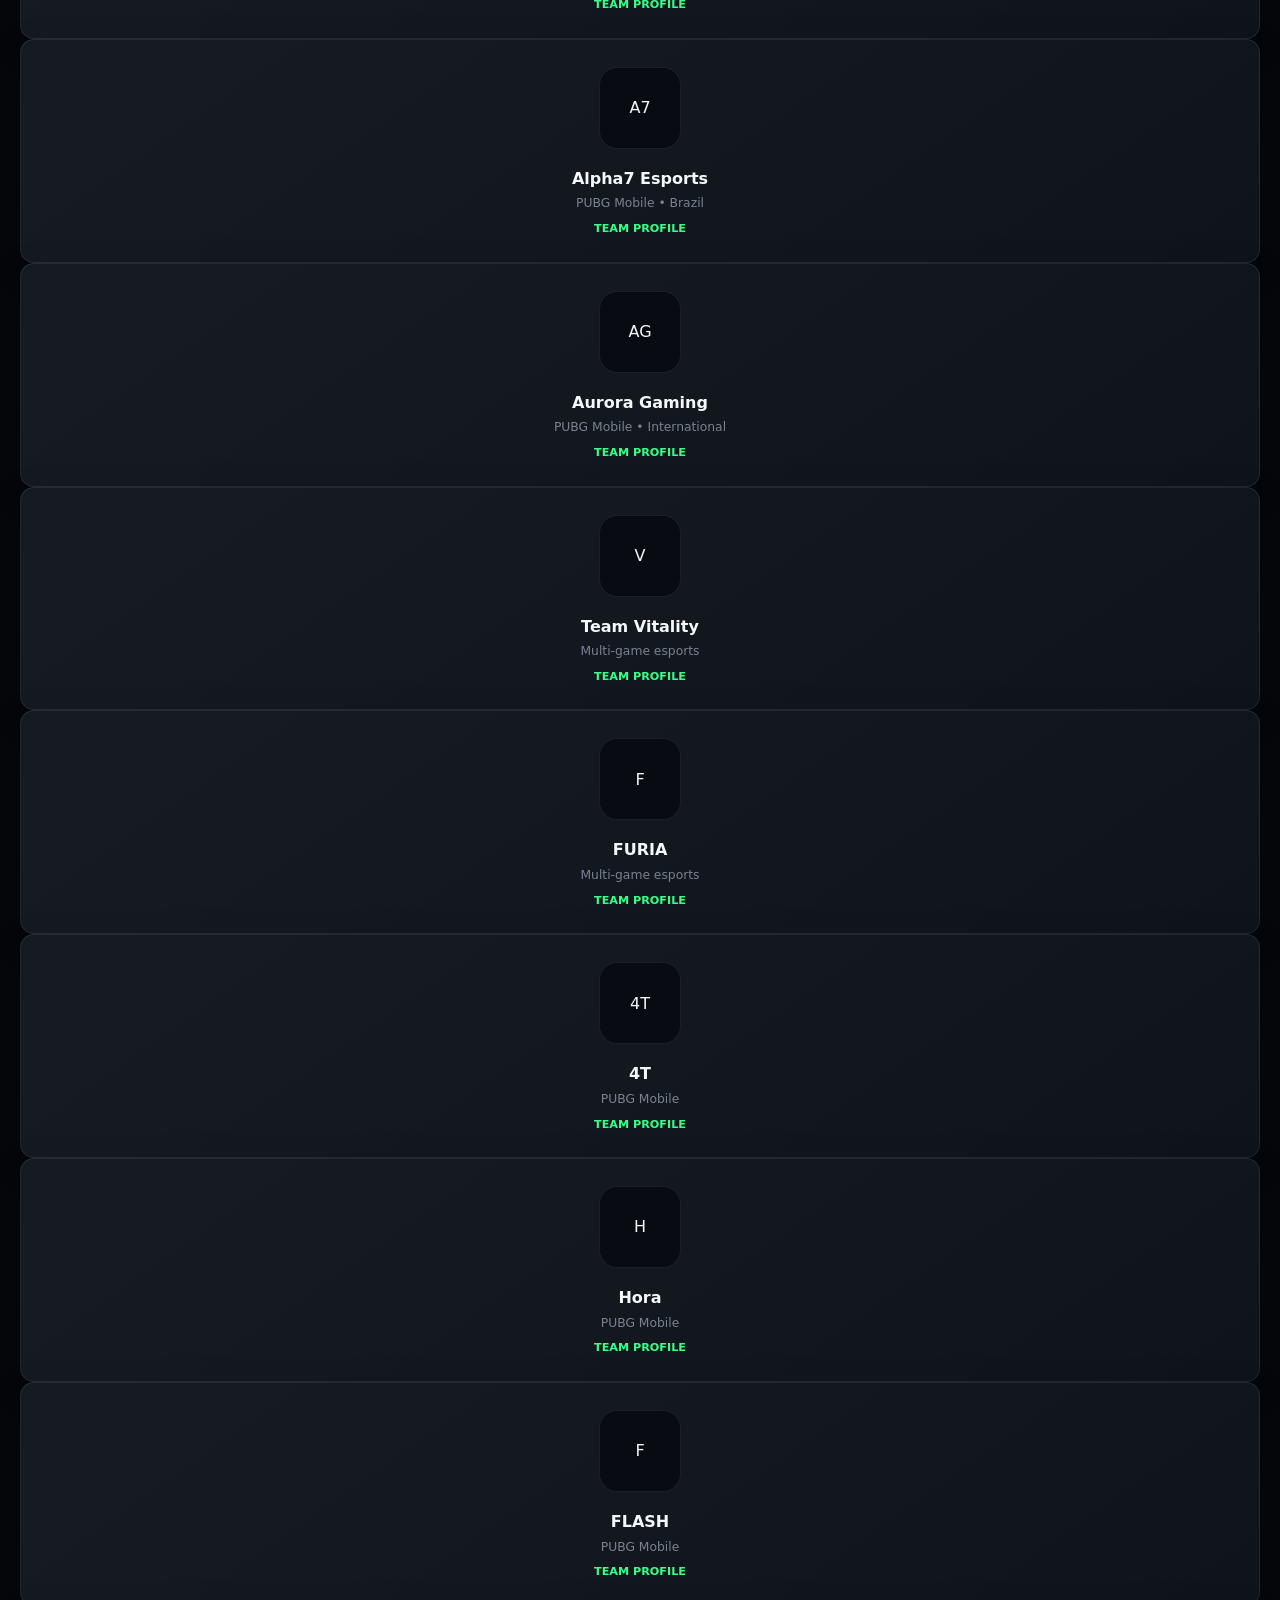
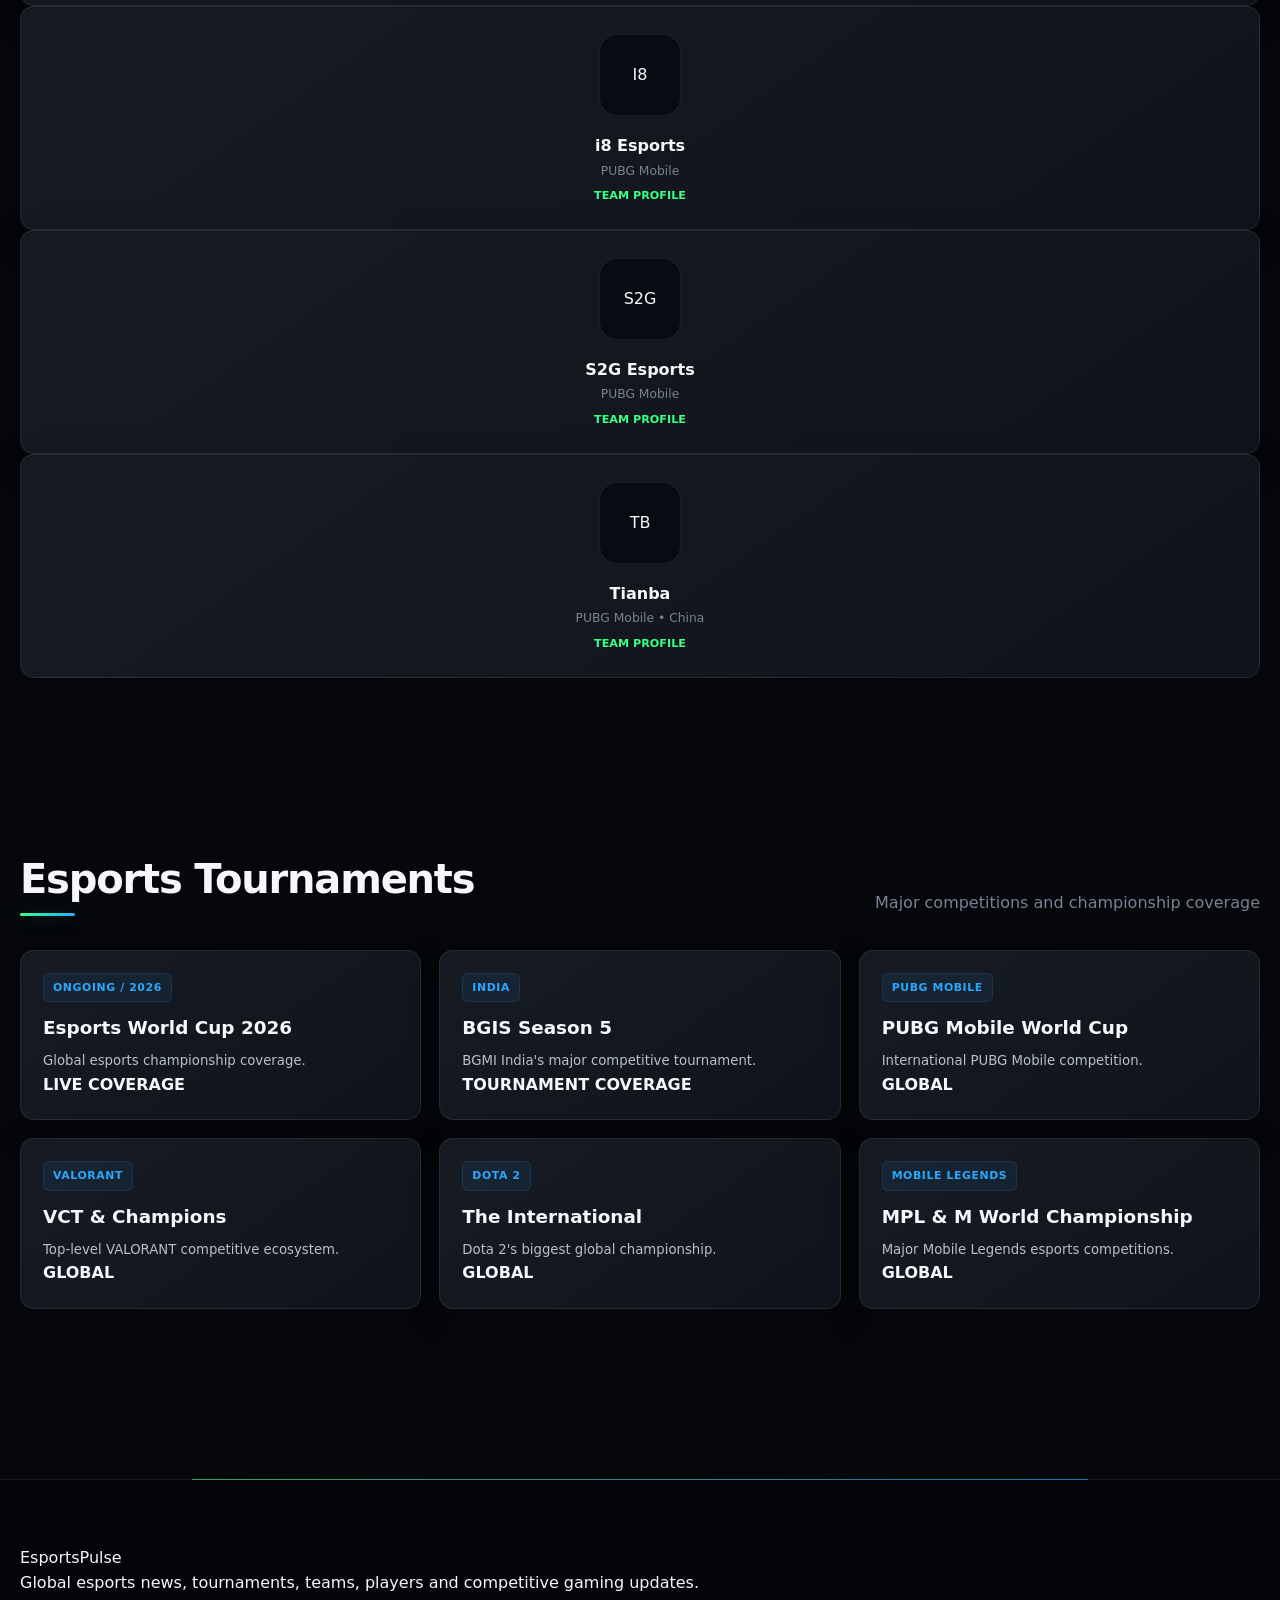
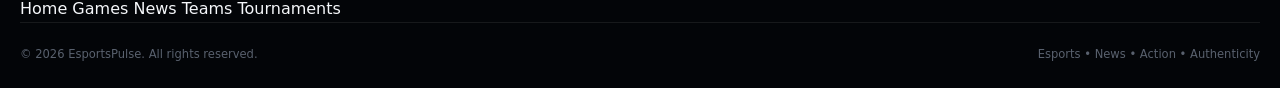
==== commit 3f221291: "Update index.html" ====
--- a/index.html
+++ b/index.html
@@ -107,6 +107,112 @@
     <span>🎮 Global Esports News</span>
   </div>
 </div>
+ <div class="breaking-news">
+  <span class="breaking-label">BREAKING</span>
+
+  <div class="breaking-content">
+    <span>🔥 PMWC 2026 Grand Finals — August 14–16</span>
+    <span>🏆 EWC 2026 LIVE</span>
+    <span>🇮🇳 BGMI Masters Series Season 5</span>
+    <span>⚡ Latest Esports Updates</span>
+  </div>
+ </div> 
+ <!-- =====================================================
+     ESPORTSPULSE — GAMES SECTION
+     ===================================================== -->
+
+<section class="games-section" id="games">
+  <div class="container">
+
+    <div class="section-header">
+      <div>
+        <span class="hero-badge">🎮 ESPORTS GAMES</span>
+        <h2>Explore Games</h2>
+        <div class="line"></div>
+        <p>Latest news, teams, players and tournaments from the world of competitive gaming.</p>
+      </div>
+
+      <a href="#games" class="btn btn-secondary">View All Games →</a>
+    </div>
+
+    <div class="games-grid">
+
+      <!-- PUBG MOBILE -->
+      <a href="#pubg-mobile" class="game-card">
+        <div class="game-icon">🔫</div>
+        <span class="game-tag">MOBILE ESPORTS</span>
+        <h3>PUBG MOBILE</h3>
+        <p>Global tournaments • Teams • Players • News</p>
+        <span class="game-status">● LIVE ESPORTS</span>
+      </a>
+
+      <!-- BGMI -->
+      <a href="#bgmi" class="game-card">
+        <div class="game-icon">🎯</div>
+        <span class="game-tag">INDIA ESPORTS</span>
+        <h3>BGMI</h3>
+        <p>Indian esports • Teams • Players • Tournaments</p>
+        <span class="game-status">● INDIA</span>
+      </a>
+
+      <!-- VALORANT -->
+      <a href="#valorant" class="game-card">
+        <div class="game-icon">⚡</div>
+        <span class="game-tag">FPS ESPORTS</span>
+        <h3>VALORANT</h3>
+        <p>VCT • Teams • Players • Competitive news</p>
+        <span class="game-status">● ESPORTS</span>
+      </a>
+
+      <!-- GTA -->
+      <a href="#gta" class="game-card">
+        <div class="game-icon">🏙️</div>
+        <span class="game-tag">GAMING</span>
+        <h3>GTA</h3>
+        <p>GTA esports • Events • Creators • News</p>
+        <span class="game-status">● GAMING</span>
+      </a>
+
+      <!-- CHESS -->
+      <a href="#chess" class="game-card">
+        <div class="game-icon">♟️</div>
+        <span class="game-tag">STRATEGY</span>
+        <h3>CHESS</h3>
+        <p>Championships • Players • Rankings • News</p>
+        <span class="game-status">● LIVE EVENTS</span>
+      </a>
+
+      <!-- FC MOBILE -->
+      <a href="#fc-mobile" class="game-card">
+        <div class="game-icon">⚽</div>
+        <span class="game-tag">SPORTS GAMING</span>
+        <h3>FC MOBILE</h3>
+        <p>Competitive events • Players • Teams • News</p>
+        <span class="game-status">● ESPORTS</span>
+      </a>
+
+      <!-- MOBILE LEGENDS -->
+      <a href="#mobile-legends" class="game-card">
+        <div class="game-icon">🛡️</div>
+        <span class="game-tag">MOBA ESPORTS</span>
+        <h3>MOBILE LEGENDS</h3>
+        <p>MLBB • Teams • Players • Championships</p>
+        <span class="game-status">● LIVE ESPORTS</span>
+      </a>
+
+      <!-- DOTA 2 -->
+      <a href="#dota-2" class="game-card">
+        <div class="game-icon">🔥</div>
+        <span class="game-tag">PC ESPORTS</span>
+        <h3>DOTA 2</h3>
+        <p>International events • Teams • Players • News</p>
+        <span class="game-status">● ESPORTS</span>
+      </a>
+
+    </div>
+
+  </div>
+</section> 
 <!-- LIVE TICKER -->
 <div class="ticker">
   <div class="container ticker-inner">
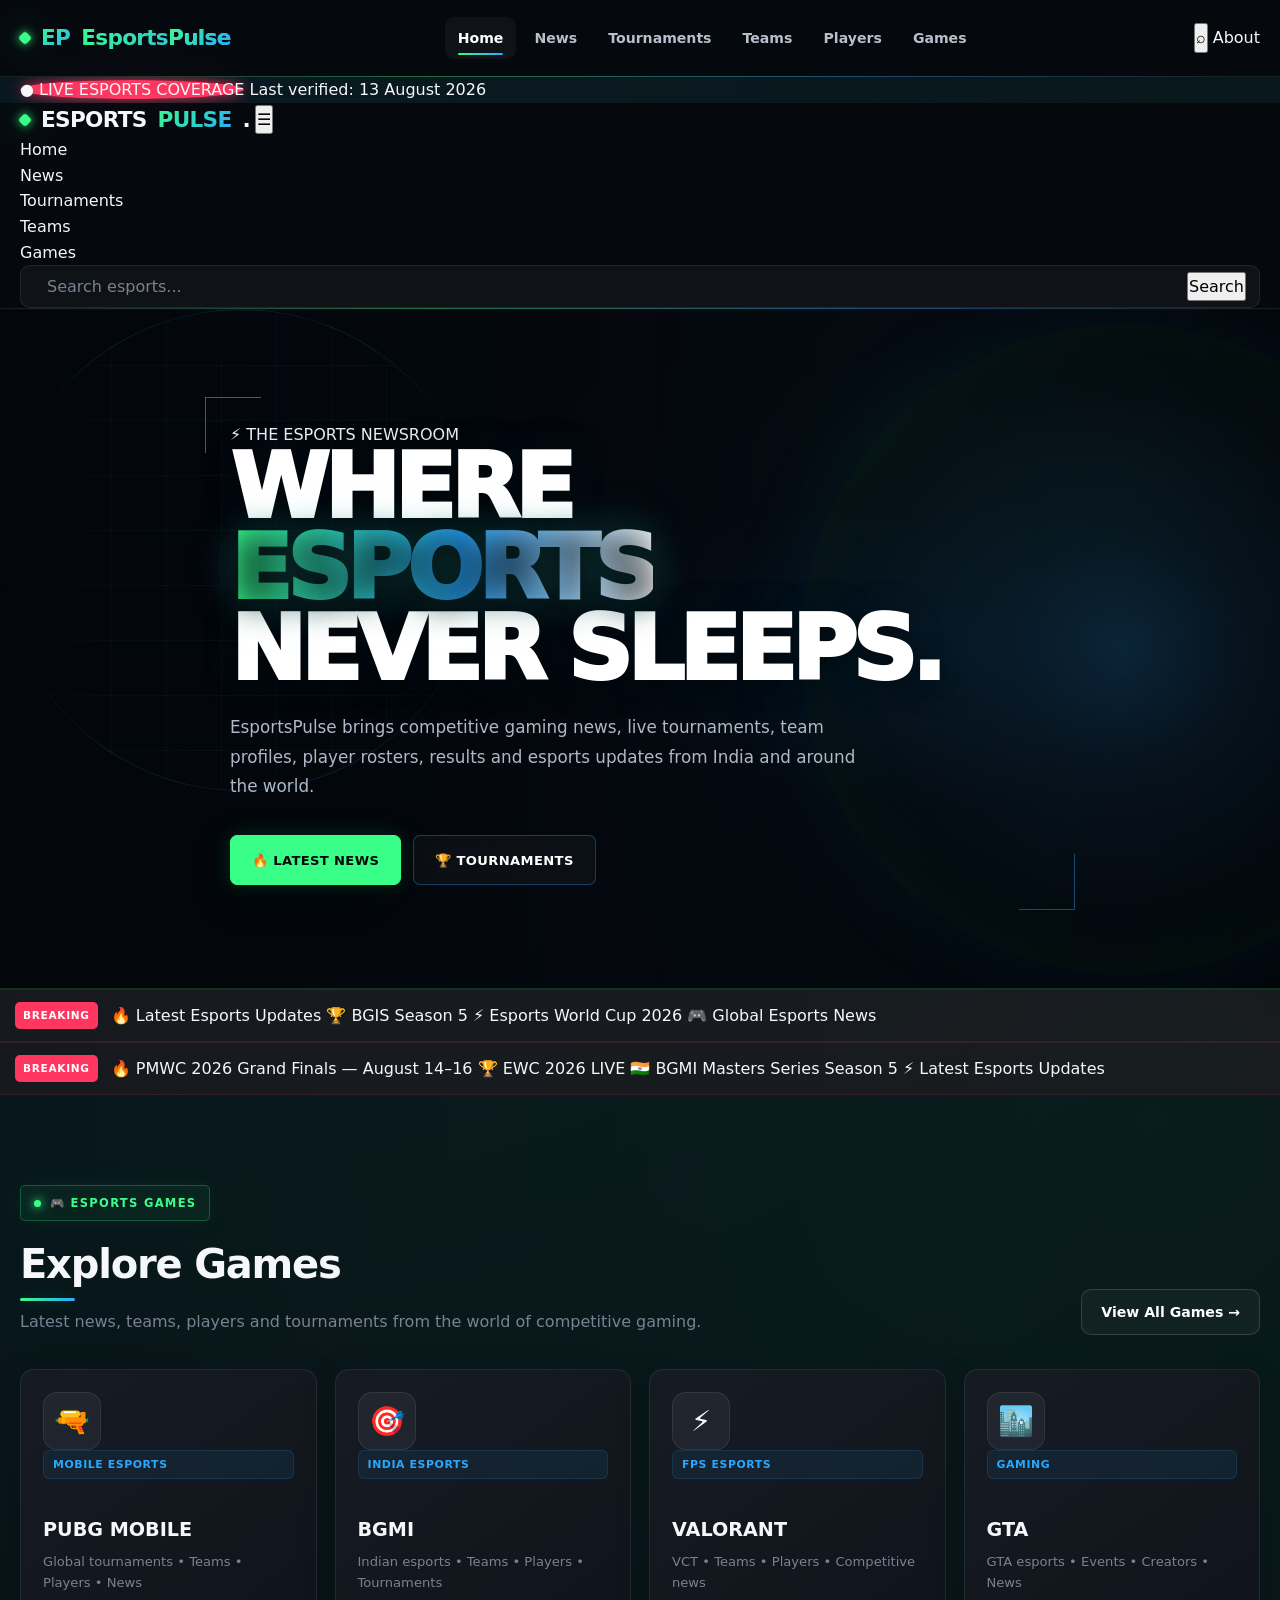
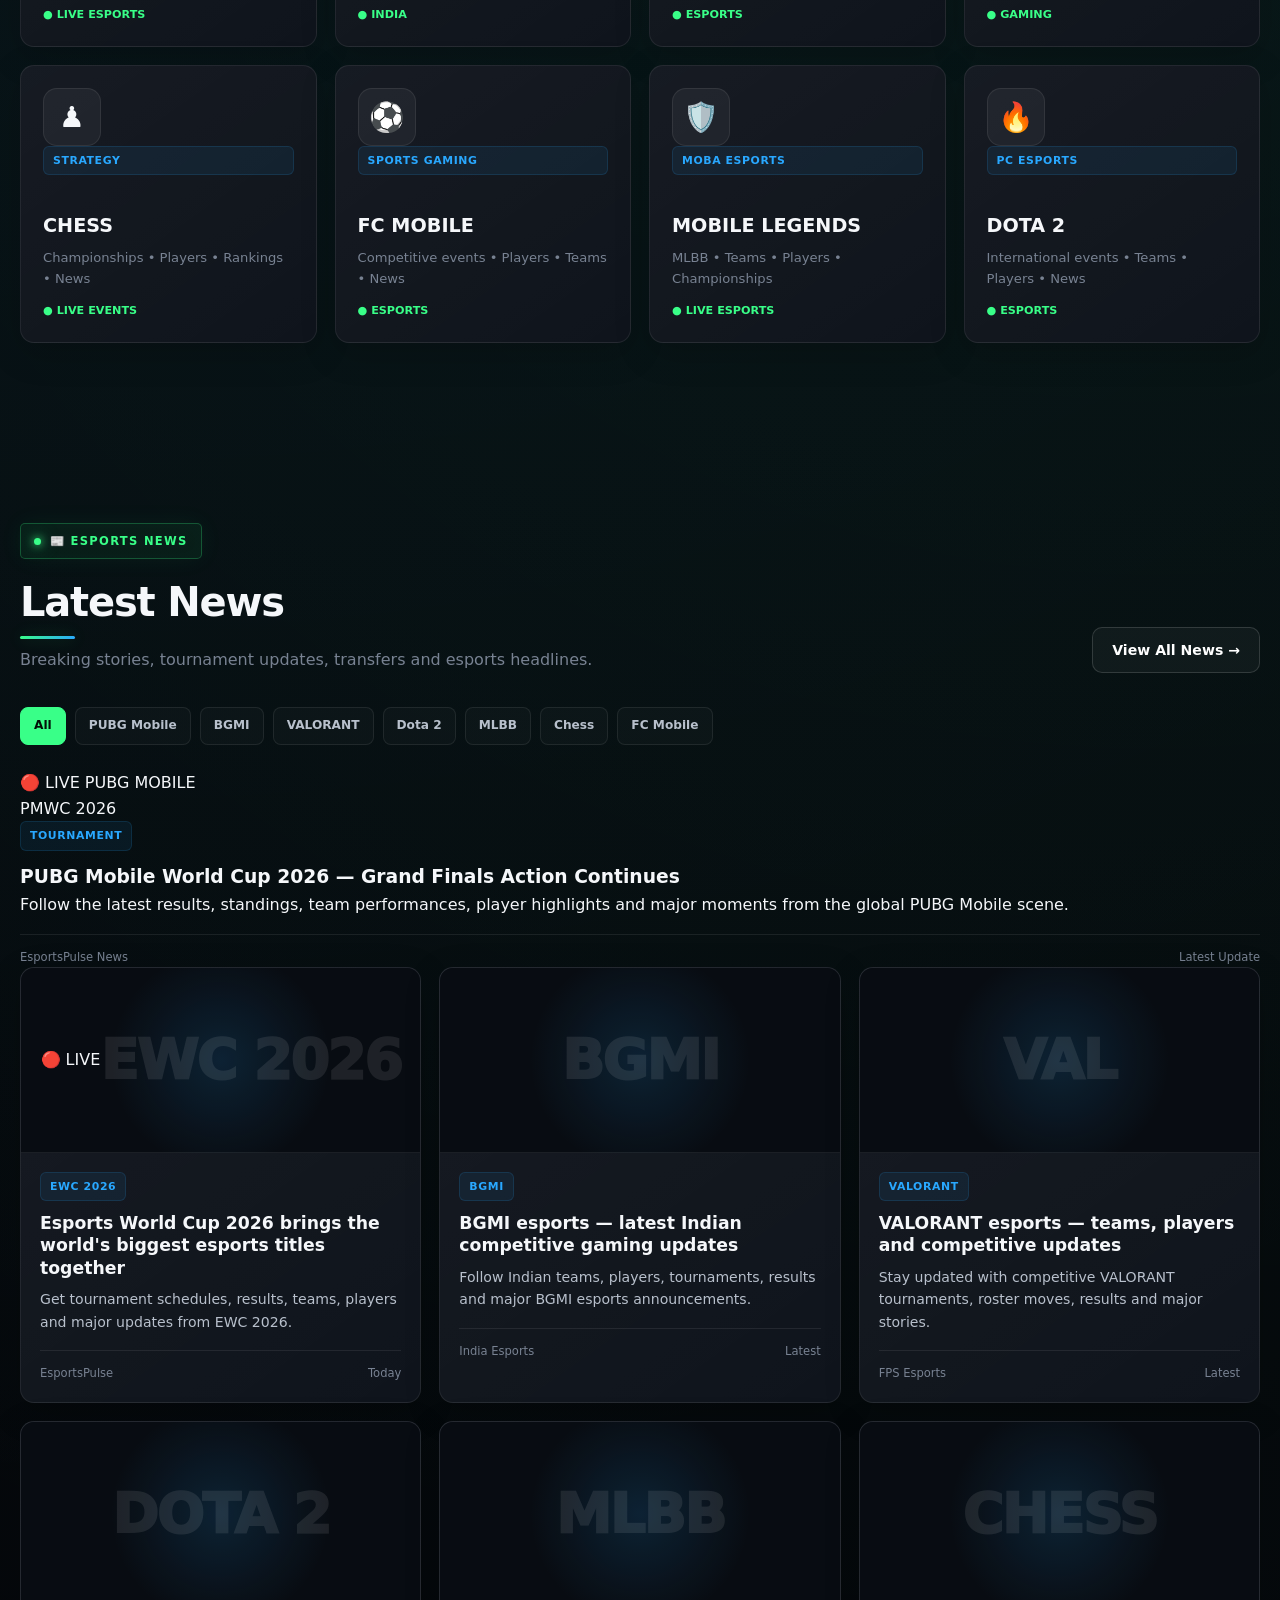
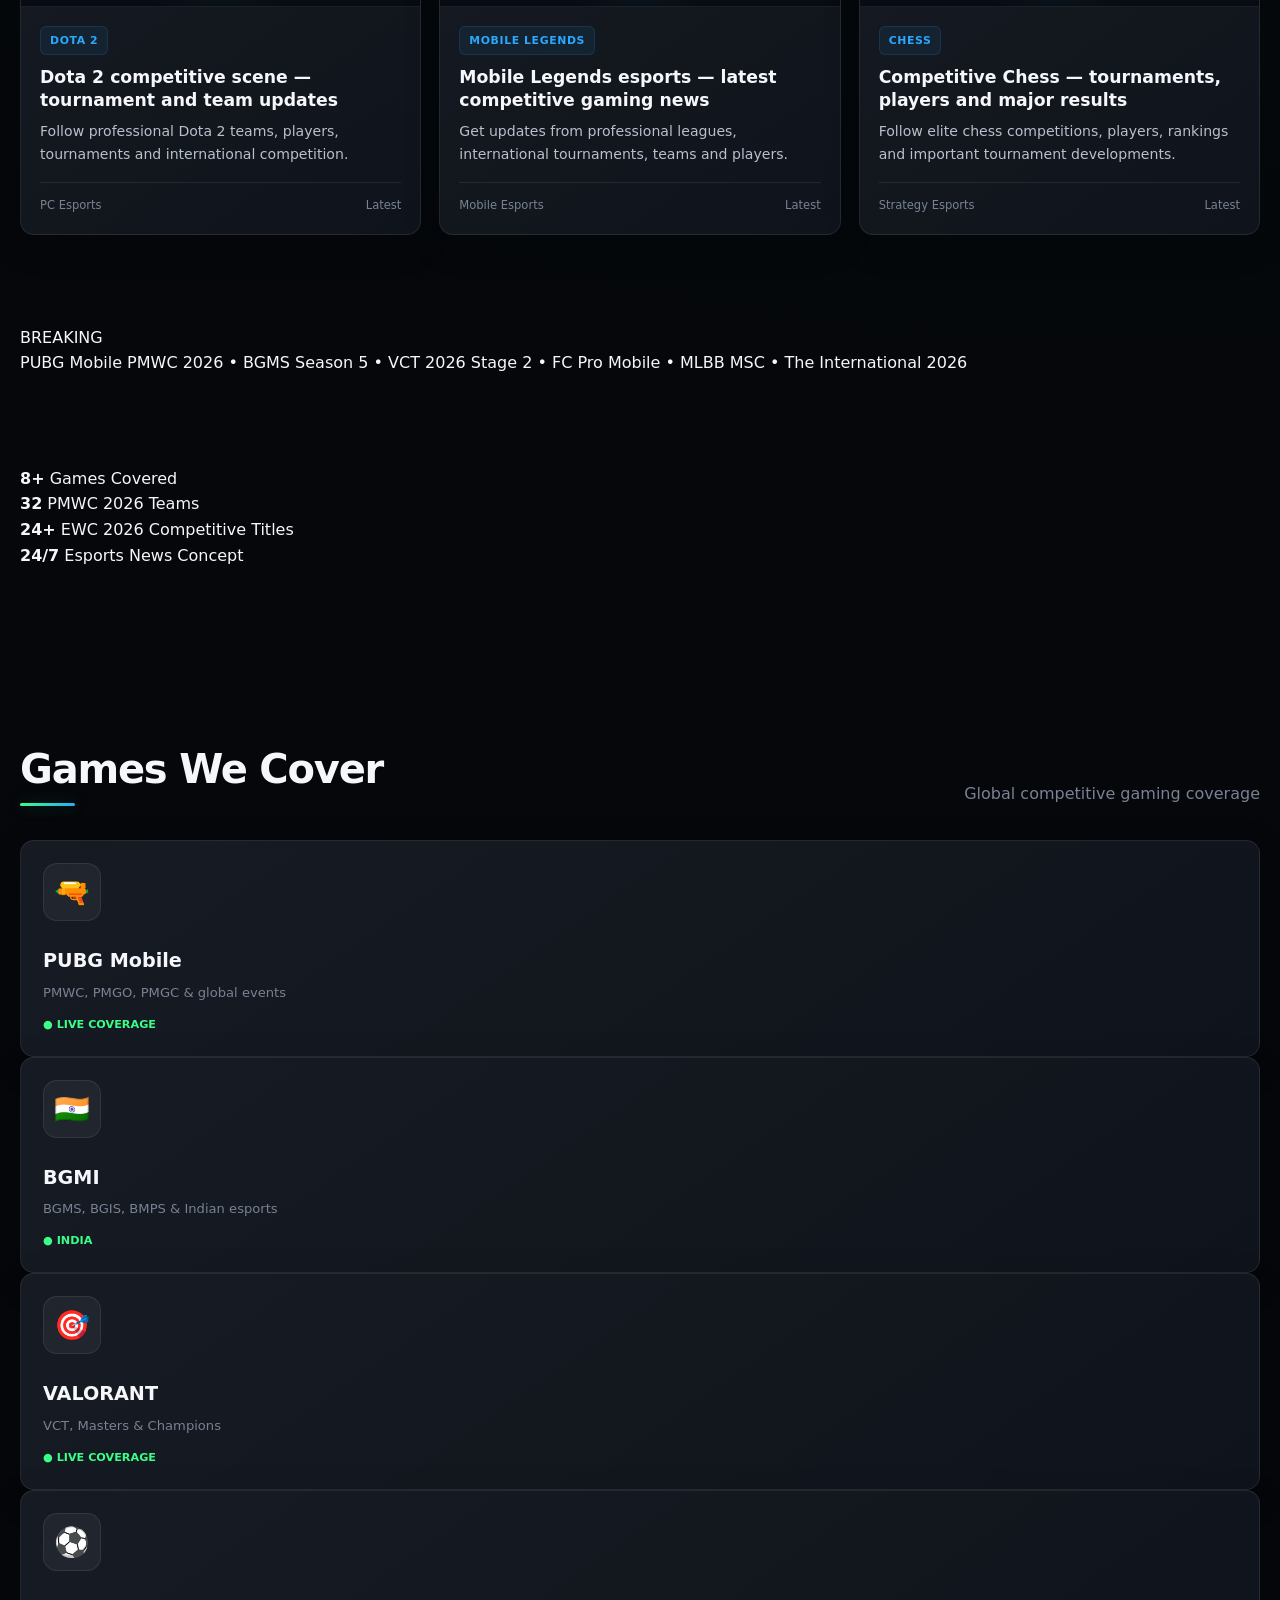
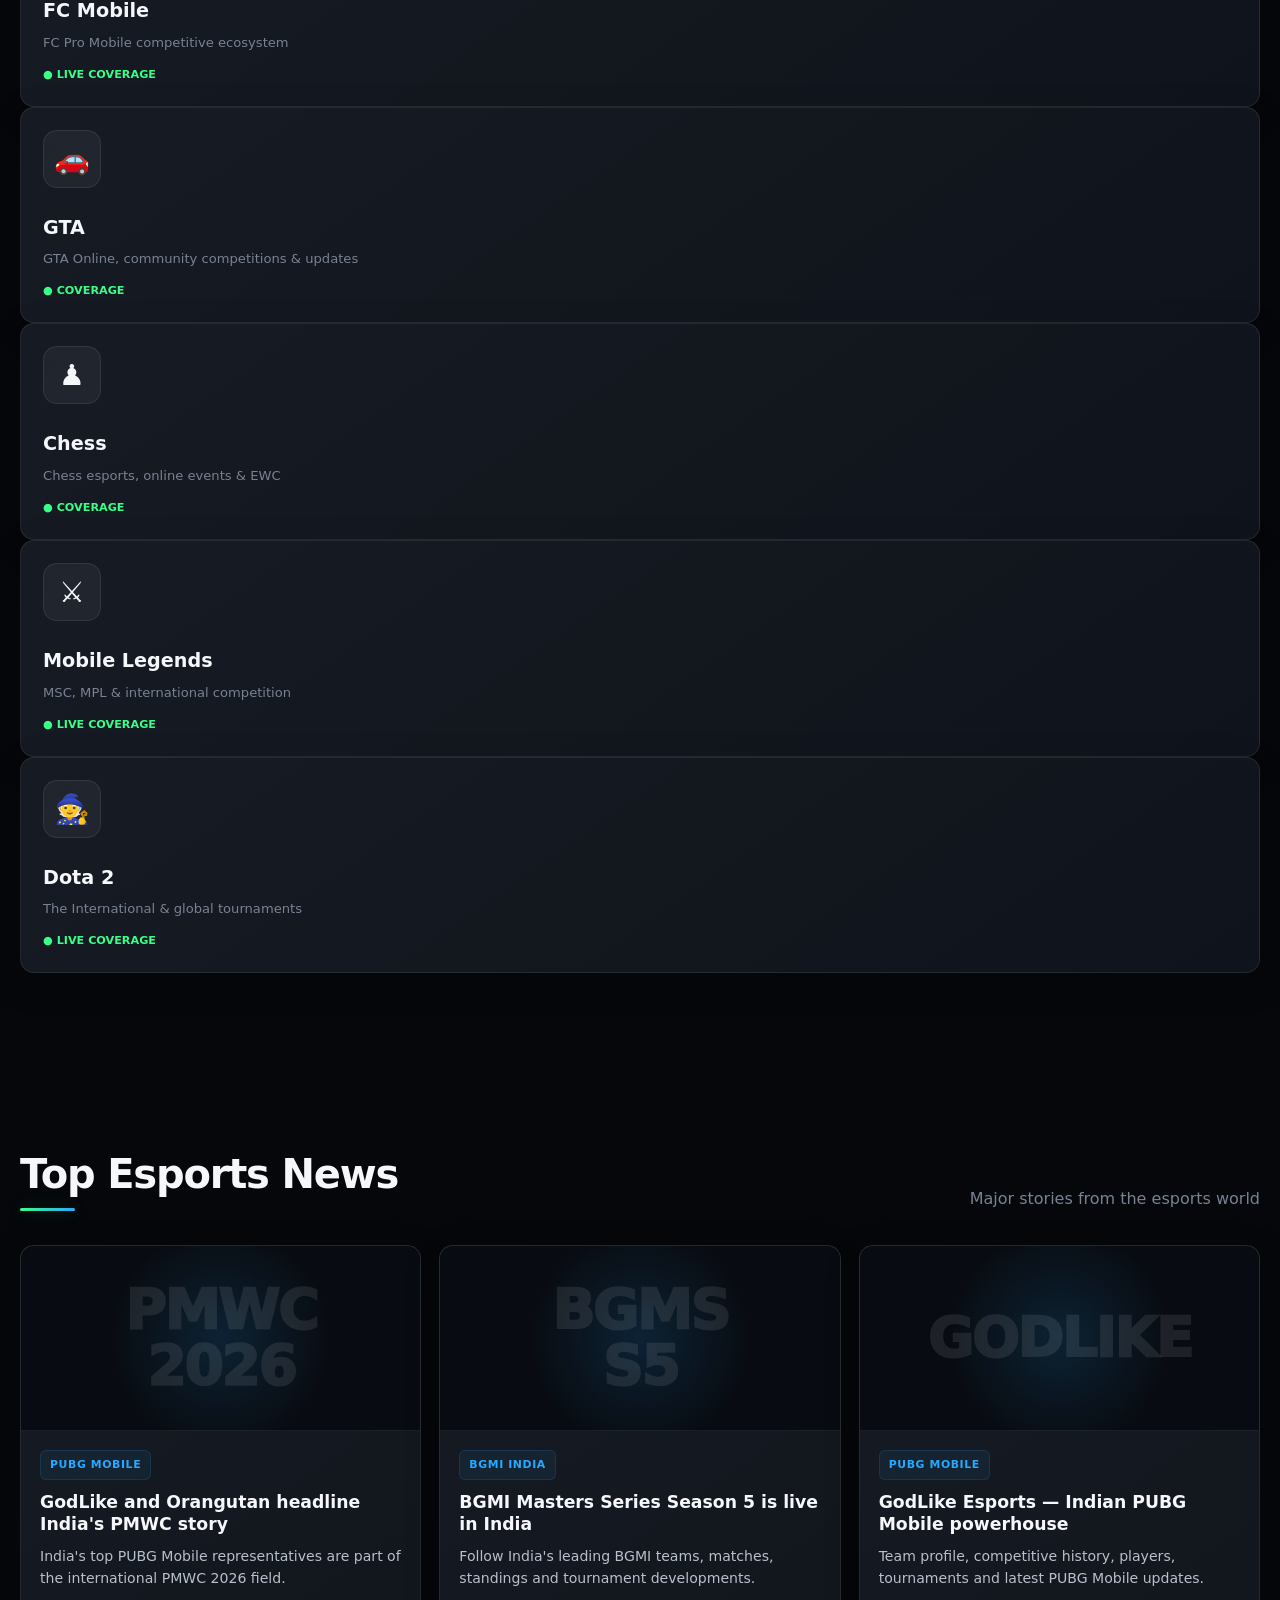
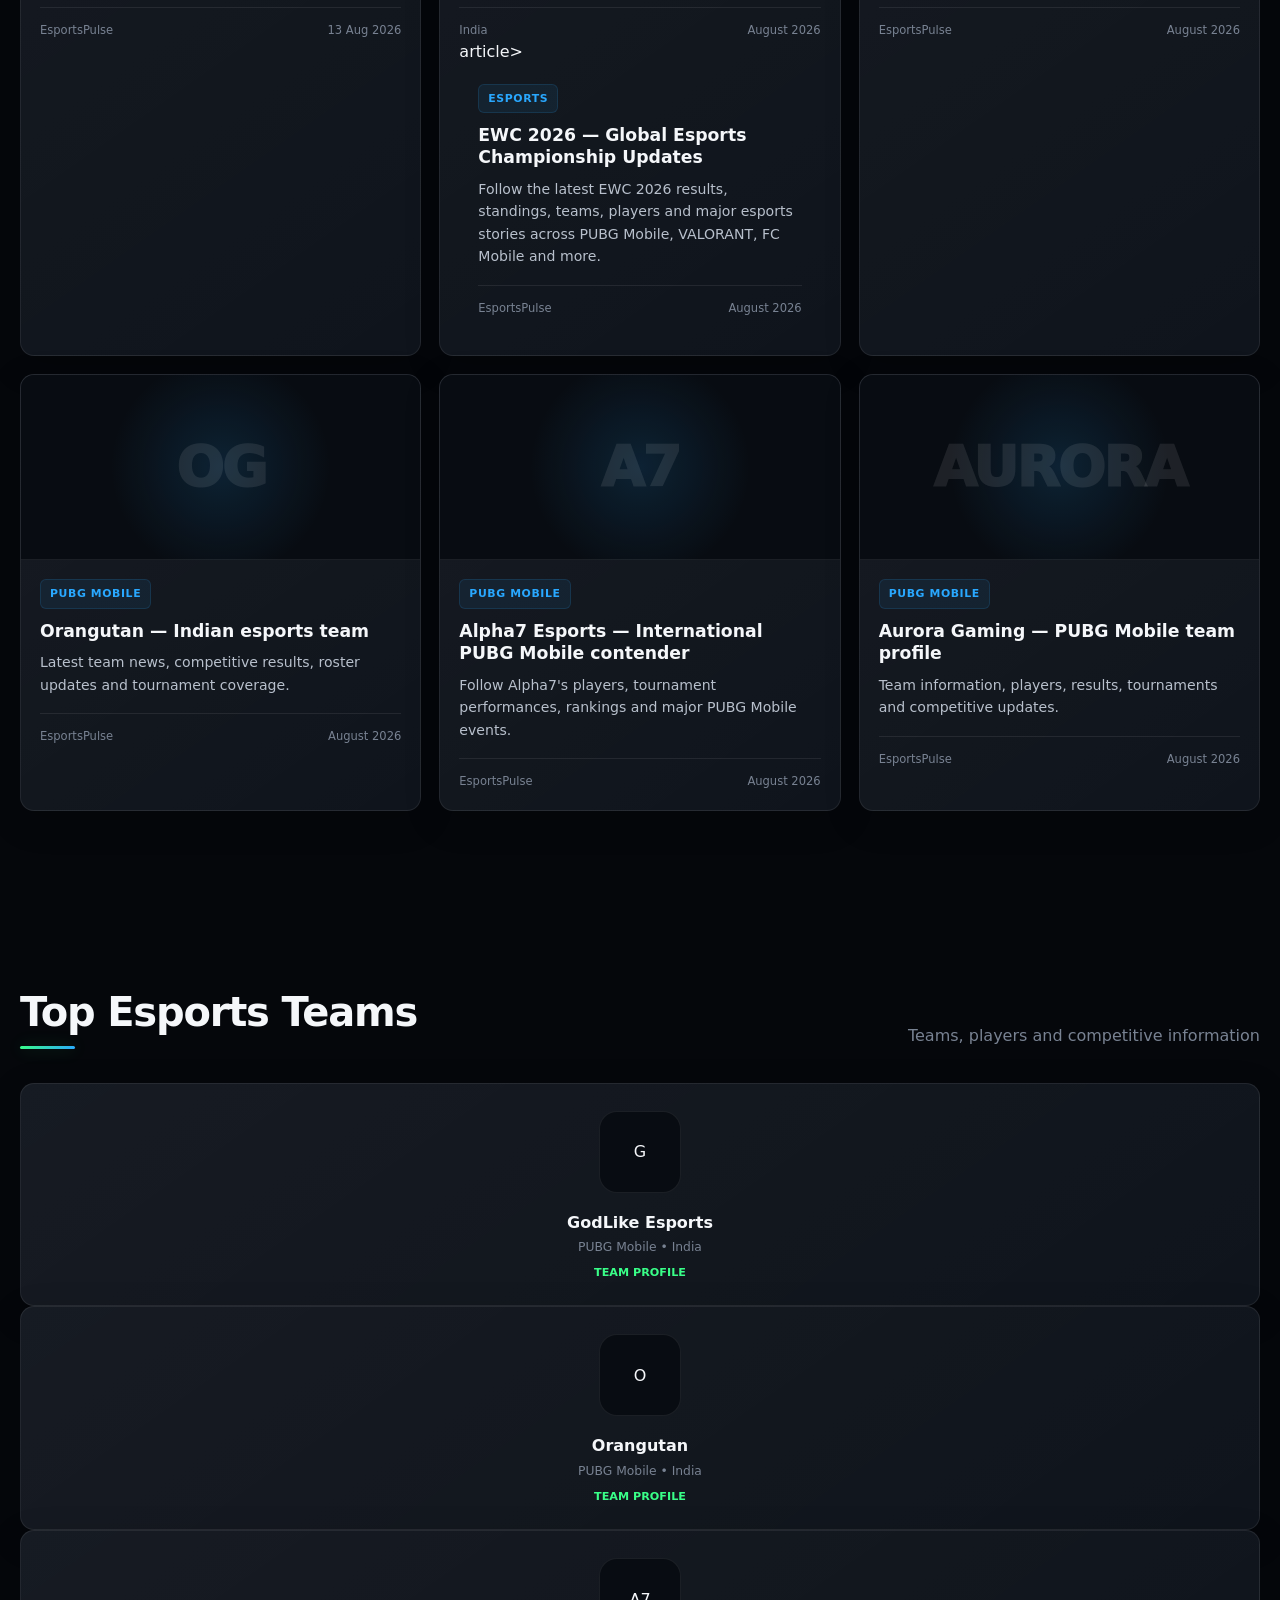
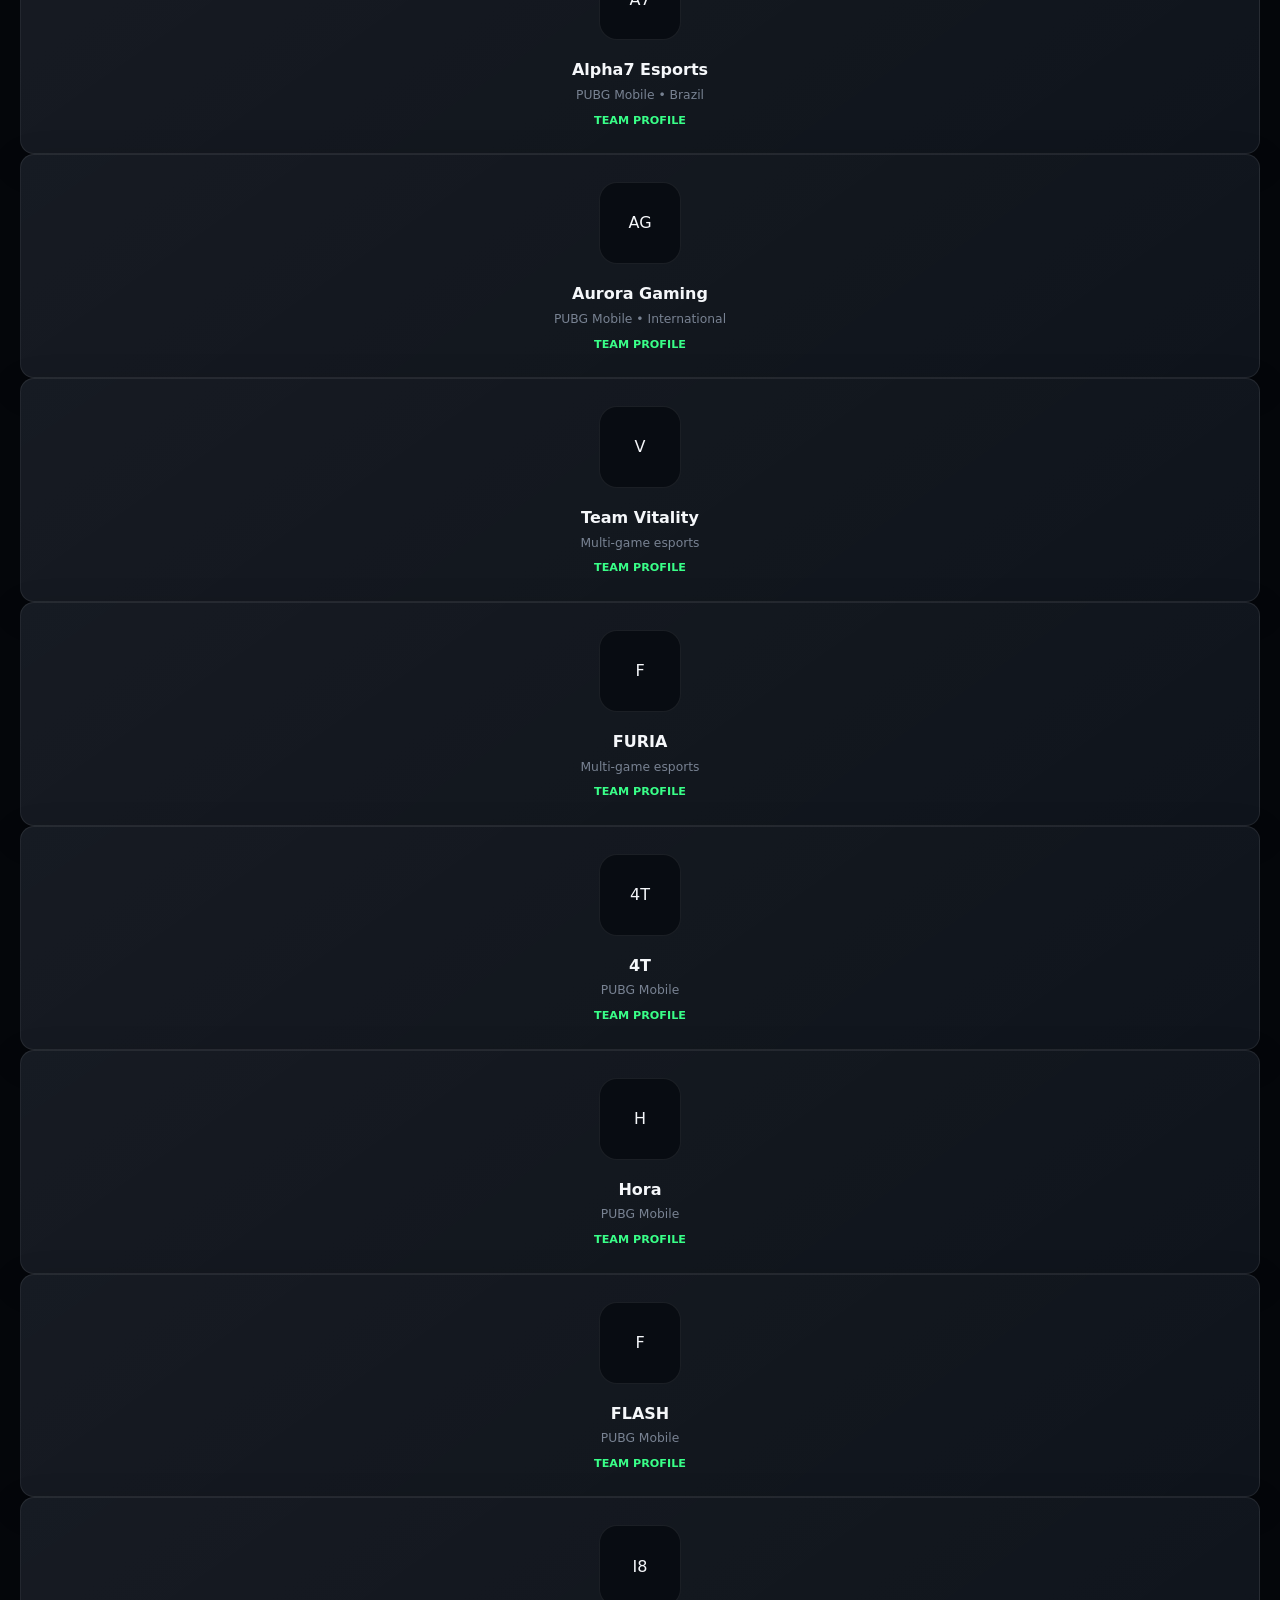
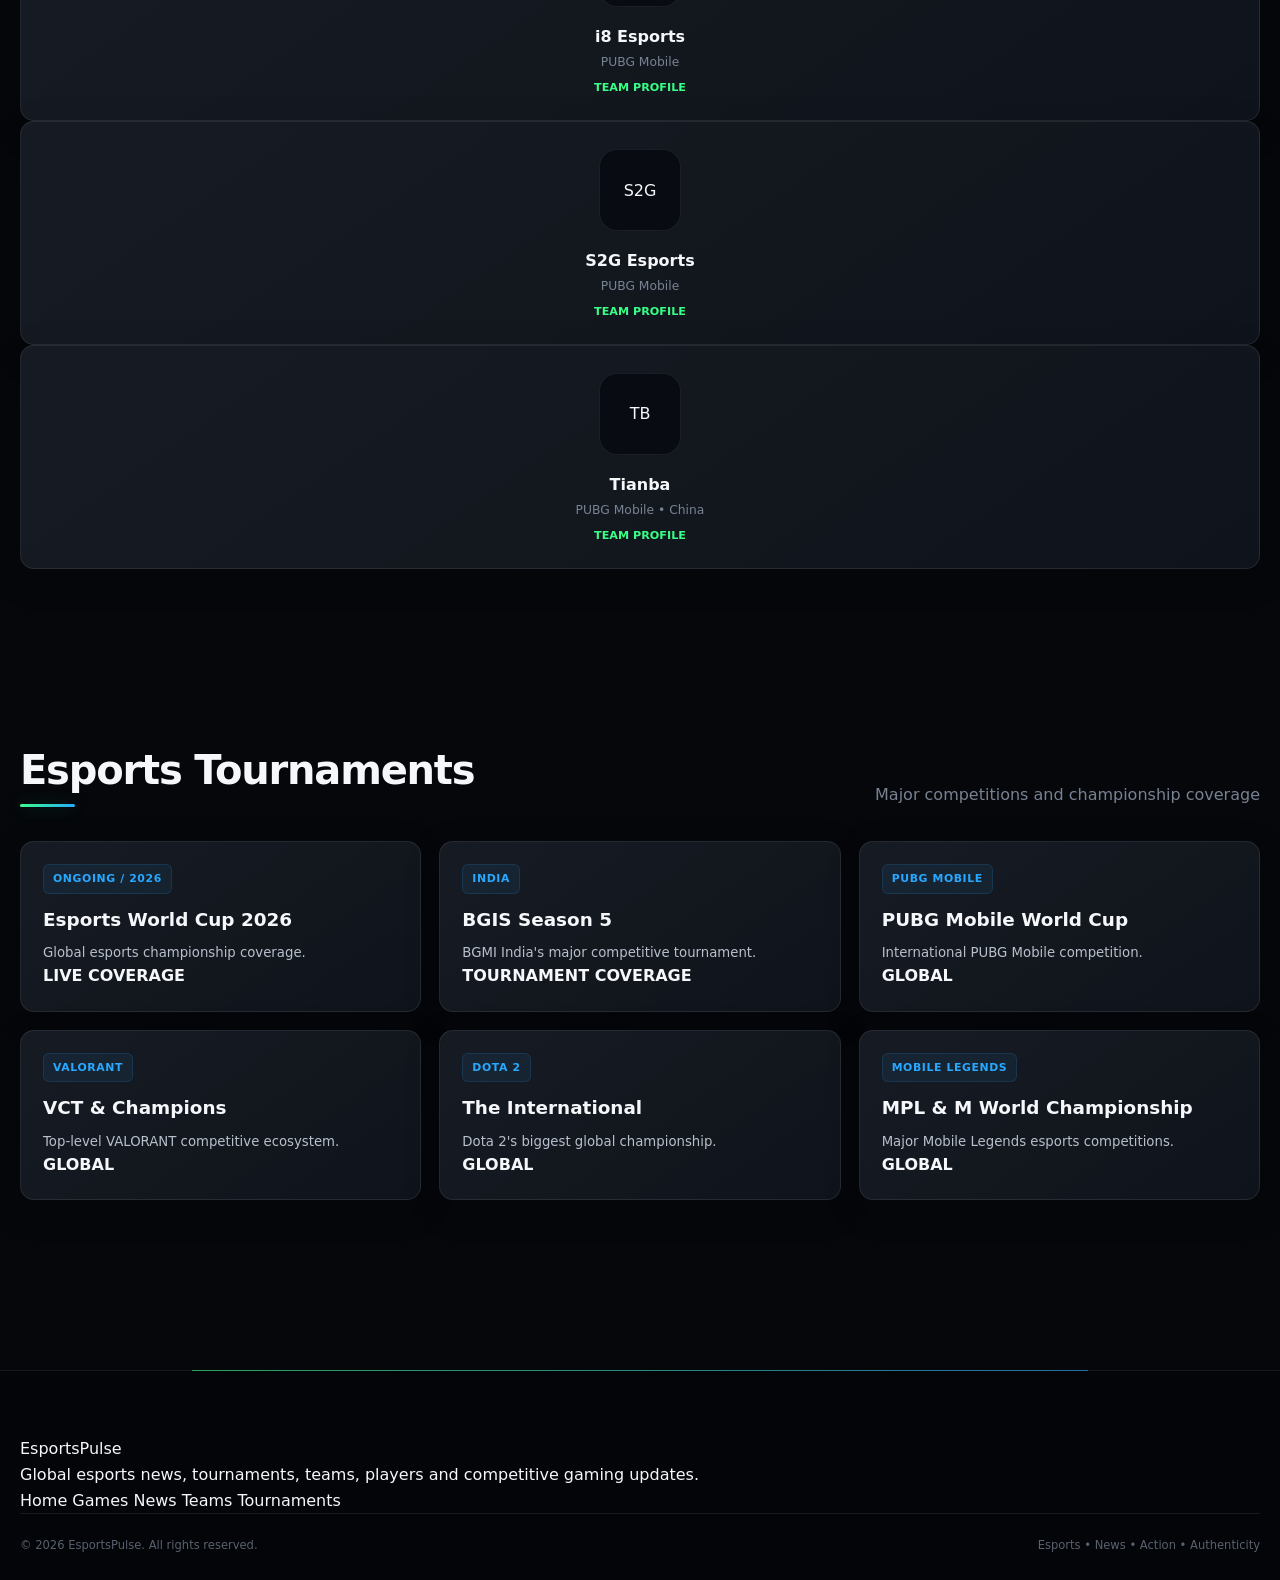
==== commit 91d6fb56: "Update index.html" ====
--- a/index.html
+++ b/index.html
@@ -213,6 +213,324 @@
 
   </div>
 </section> 
+  <!-- =====================================================
+     ESPORTSPULSE — LATEST NEWS
+     ===================================================== -->
+
+<section class="news-section" id="news">
+
+  <div class="container">
+
+    <div class="section-header">
+      <div>
+        <span class="hero-badge">📰 ESPORTS NEWS</span>
+        <h2>Latest News</h2>
+        <div class="line"></div>
+        <p>Breaking stories, tournament updates, transfers and esports headlines.</p>
+      </div>
+
+      <a href="#news" class="btn btn-secondary">View All News →</a>
+    </div>
+
+    <!-- NEWS FILTERS -->
+
+    <div class="filters">
+
+      <button class="filter-btn active">All</button>
+      <button class="filter-btn">PUBG Mobile</button>
+      <button class="filter-btn">BGMI</button>
+      <button class="filter-btn">VALORANT</button>
+      <button class="filter-btn">Dota 2</button>
+      <button class="filter-btn">MLBB</button>
+      <button class="filter-btn">Chess</button>
+      <button class="filter-btn">FC Mobile</button>
+
+    </div>
+
+
+    <!-- FEATURED NEWS -->
+
+    <div class="featured-news">
+
+      <article class="featured-news-card">
+
+        <div class="featured-news-image">
+          <div class="featured-overlay"></div>
+
+          <span class="news-live-badge">
+            🔴 LIVE
+          </span>
+
+          <span class="featured-game">
+            PUBG MOBILE
+          </span>
+
+          <div class="featured-placeholder">
+            PMWC 2026
+          </div>
+        </div>
+
+        <div class="featured-news-content">
+
+          <span class="tag">
+            TOURNAMENT
+          </span>
+
+          <h3>
+            PUBG Mobile World Cup 2026 — Grand Finals Action Continues
+          </h3>
+
+          <p>
+            Follow the latest results, standings, team performances,
+            player highlights and major moments from the global PUBG Mobile scene.
+          </p>
+
+          <div class="news-meta">
+            <span>EsportsPulse News</span>
+            <span>Latest Update</span>
+          </div>
+
+        </div>
+
+      </article>
+
+    </div>
+
+
+    <!-- NEWS GRID -->
+
+    <div class="news-grid">
+
+      <!-- NEWS 1 -->
+
+      <article class="news-card">
+
+        <div class="news-image">
+
+          <span class="news-live-badge">
+            🔴 LIVE
+          </span>
+
+          <div class="big-word">
+            EWC 2026
+          </div>
+
+        </div>
+
+        <div class="news-body">
+
+          <span class="tag">
+            EWC 2026
+          </span>
+
+          <h3>
+            Esports World Cup 2026 brings the world's biggest esports titles together
+          </h3>
+
+          <p>
+            Get tournament schedules, results, teams, players and major updates
+            from EWC 2026.
+          </p>
+
+          <div class="news-meta">
+            <span>EsportsPulse</span>
+            <span>Today</span>
+          </div>
+
+        </div>
+
+      </article>
+
+
+      <!-- NEWS 2 -->
+
+      <article class="news-card">
+
+        <div class="news-image">
+
+          <div class="big-word">
+            BGMI
+          </div>
+
+        </div>
+
+        <div class="news-body">
+
+          <span class="tag">
+            BGMI
+          </span>
+
+          <h3>
+            BGMI esports — latest Indian competitive gaming updates
+          </h3>
+
+          <p>
+            Follow Indian teams, players, tournaments, results and major BGMI
+            esports announcements.
+          </p>
+
+          <div class="news-meta">
+            <span>India Esports</span>
+            <span>Latest</span>
+          </div>
+
+        </div>
+
+      </article>
+
+
+      <!-- NEWS 3 -->
+
+      <article class="news-card">
+
+        <div class="news-image">
+
+          <div class="big-word">
+            VAL
+          </div>
+
+        </div>
+
+        <div class="news-body">
+
+          <span class="tag">
+            VALORANT
+          </span>
+
+          <h3>
+            VALORANT esports — teams, players and competitive updates
+          </h3>
+
+          <p>
+            Stay updated with competitive VALORANT tournaments, roster moves,
+            results and major stories.
+          </p>
+
+          <div class="news-meta">
+            <span>FPS Esports</span>
+            <span>Latest</span>
+          </div>
+
+        </div>
+
+      </article>
+
+
+      <!-- NEWS 4 -->
+
+      <article class="news-card">
+
+        <div class="news-image">
+
+          <div class="big-word">
+            DOTA 2
+          </div>
+
+        </div>
+
+        <div class="news-body">
+
+          <span class="tag">
+            DOTA 2
+          </span>
+
+          <h3>
+            Dota 2 competitive scene — tournament and team updates
+          </h3>
+
+          <p>
+            Follow professional Dota 2 teams, players, tournaments and
+            international competition.
+          </p>
+
+          <div class="news-meta">
+            <span>PC Esports</span>
+            <span>Latest</span>
+          </div>
+
+        </div>
+
+      </article>
+
+
+      <!-- NEWS 5 -->
+
+      <article class="news-card">
+
+        <div class="news-image">
+
+          <div class="big-word">
+            MLBB
+          </div>
+
+        </div>
+
+        <div class="news-body">
+
+          <span class="tag">
+            MOBILE LEGENDS
+          </span>
+
+          <h3>
+            Mobile Legends esports — latest competitive gaming news
+          </h3>
+
+          <p>
+            Get updates from professional leagues, international tournaments,
+            teams and players.
+          </p>
+
+          <div class="news-meta">
+            <span>Mobile Esports</span>
+            <span>Latest</span>
+          </div>
+
+        </div>
+
+      </article>
+
+
+      <!-- NEWS 6 -->
+
+      <article class="news-card">
+
+        <div class="news-image">
+
+          <div class="big-word">
+            CHESS
+          </div>
+
+        </div>
+
+        <div class="news-body">
+
+          <span class="tag">
+            CHESS
+          </span>
+
+          <h3>
+            Competitive Chess — tournaments, players and major results
+          </h3>
+
+          <p>
+            Follow elite chess competitions, players, rankings and important
+            tournament developments.
+          </p>
+
+          <div class="news-meta">
+            <span>Strategy Esports</span>
+            <span>Latest</span>
+          </div>
+
+        </div>
+
+      </article>
+
+    </div>
+
+  </div>
+
+</section>
 <!-- LIVE TICKER -->
 <div class="ticker">
   <div class="container ticker-inner">
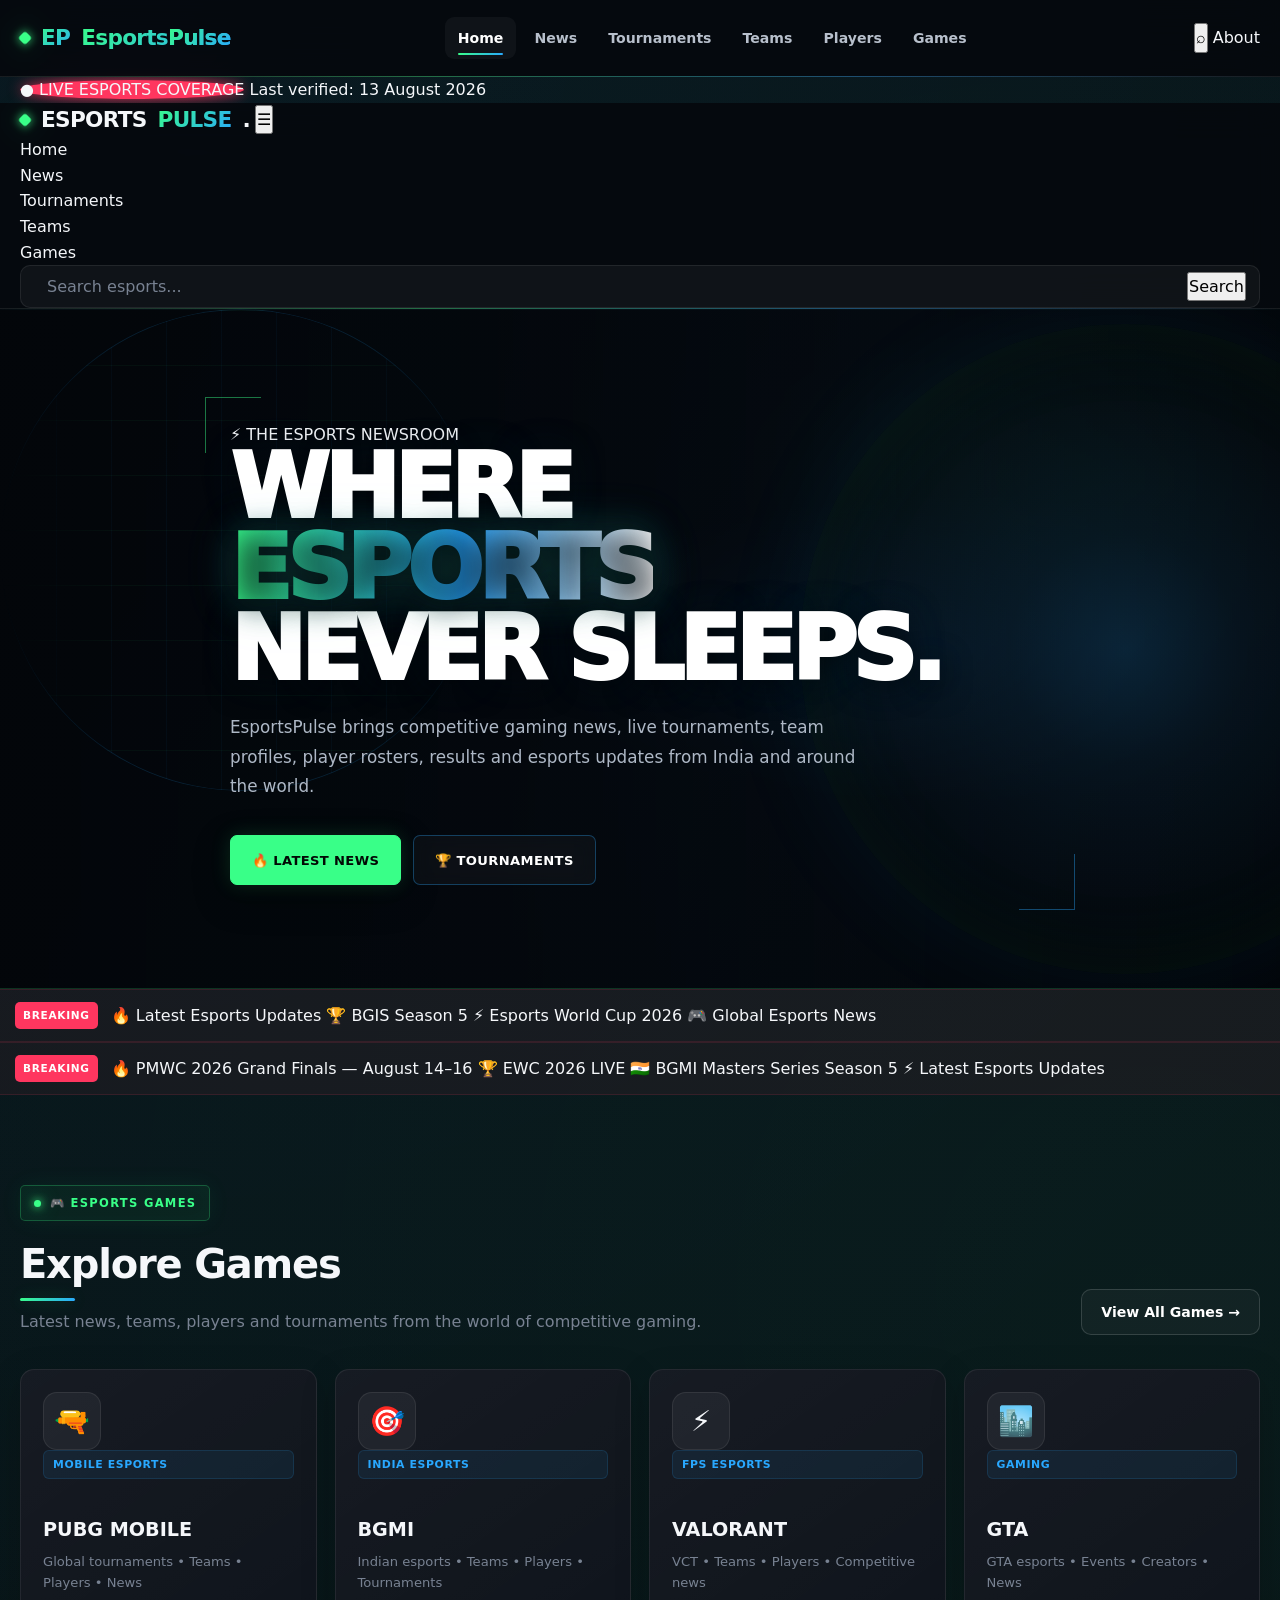
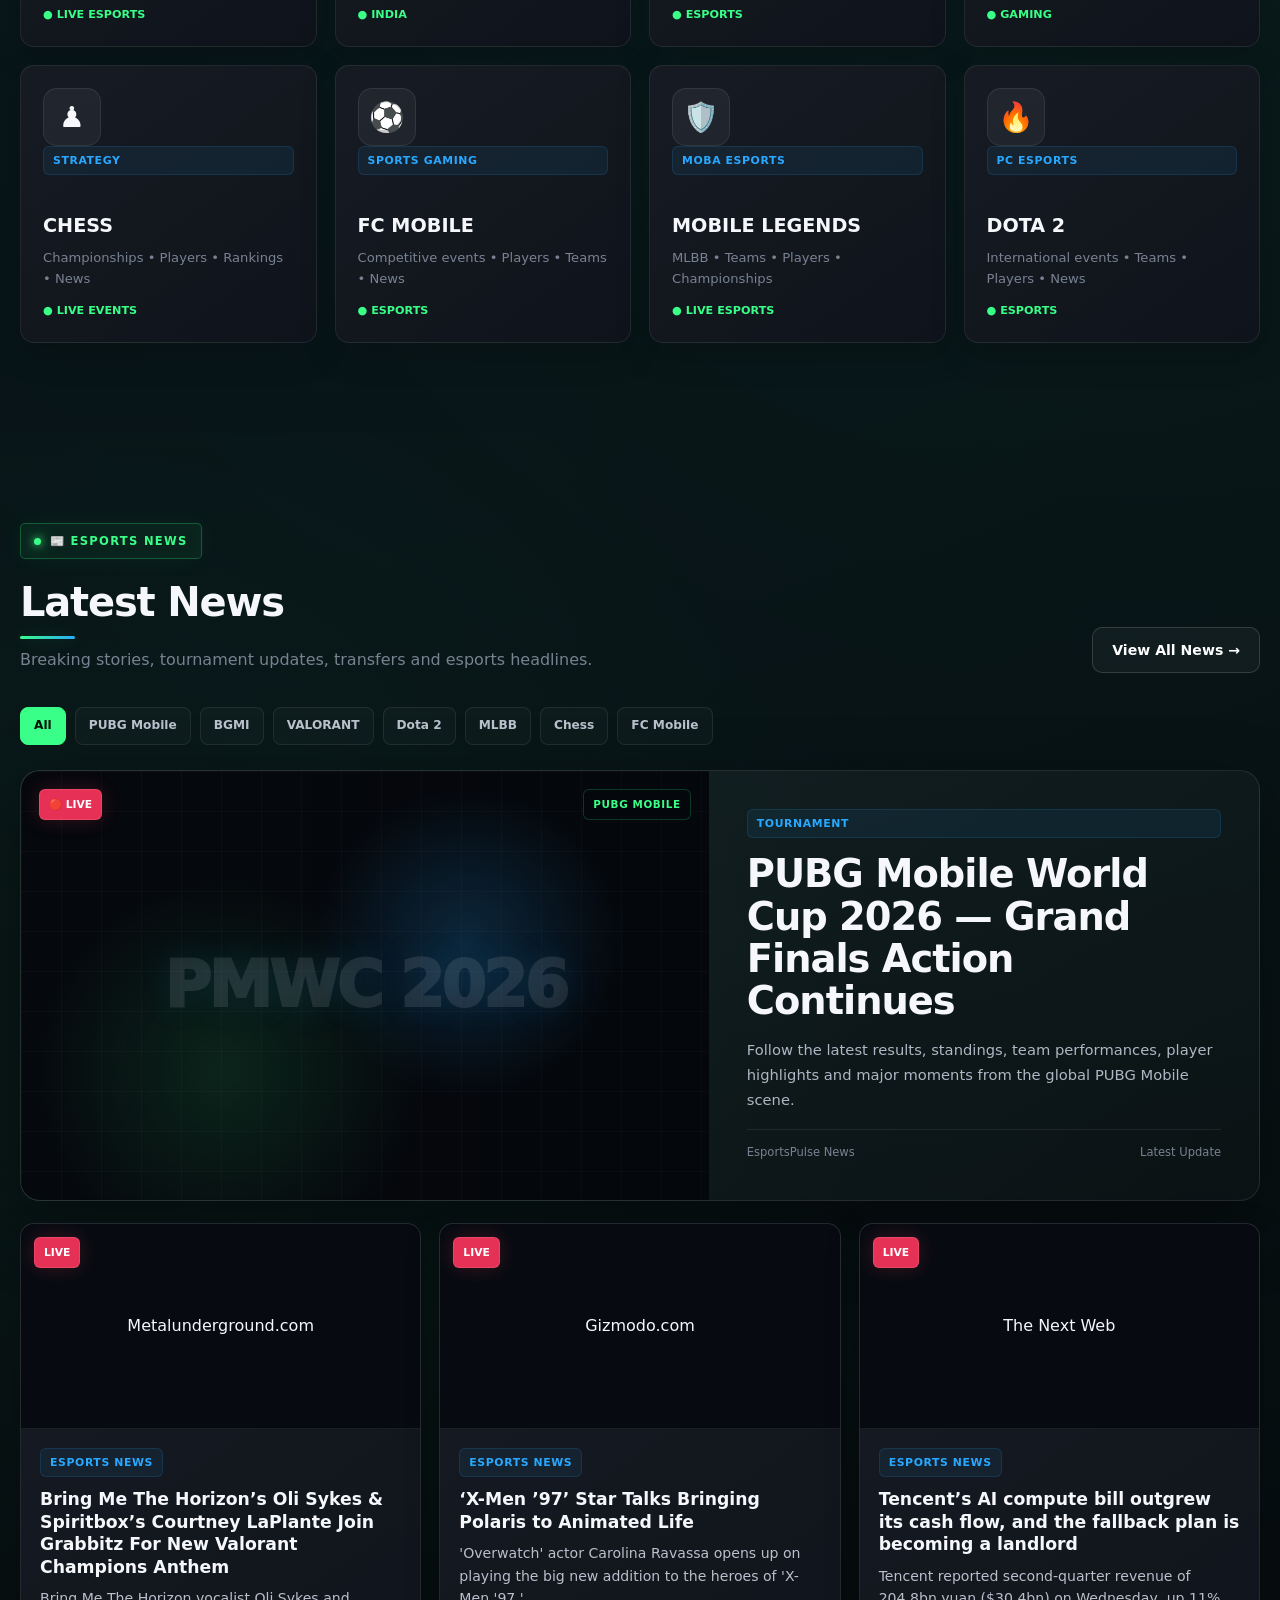
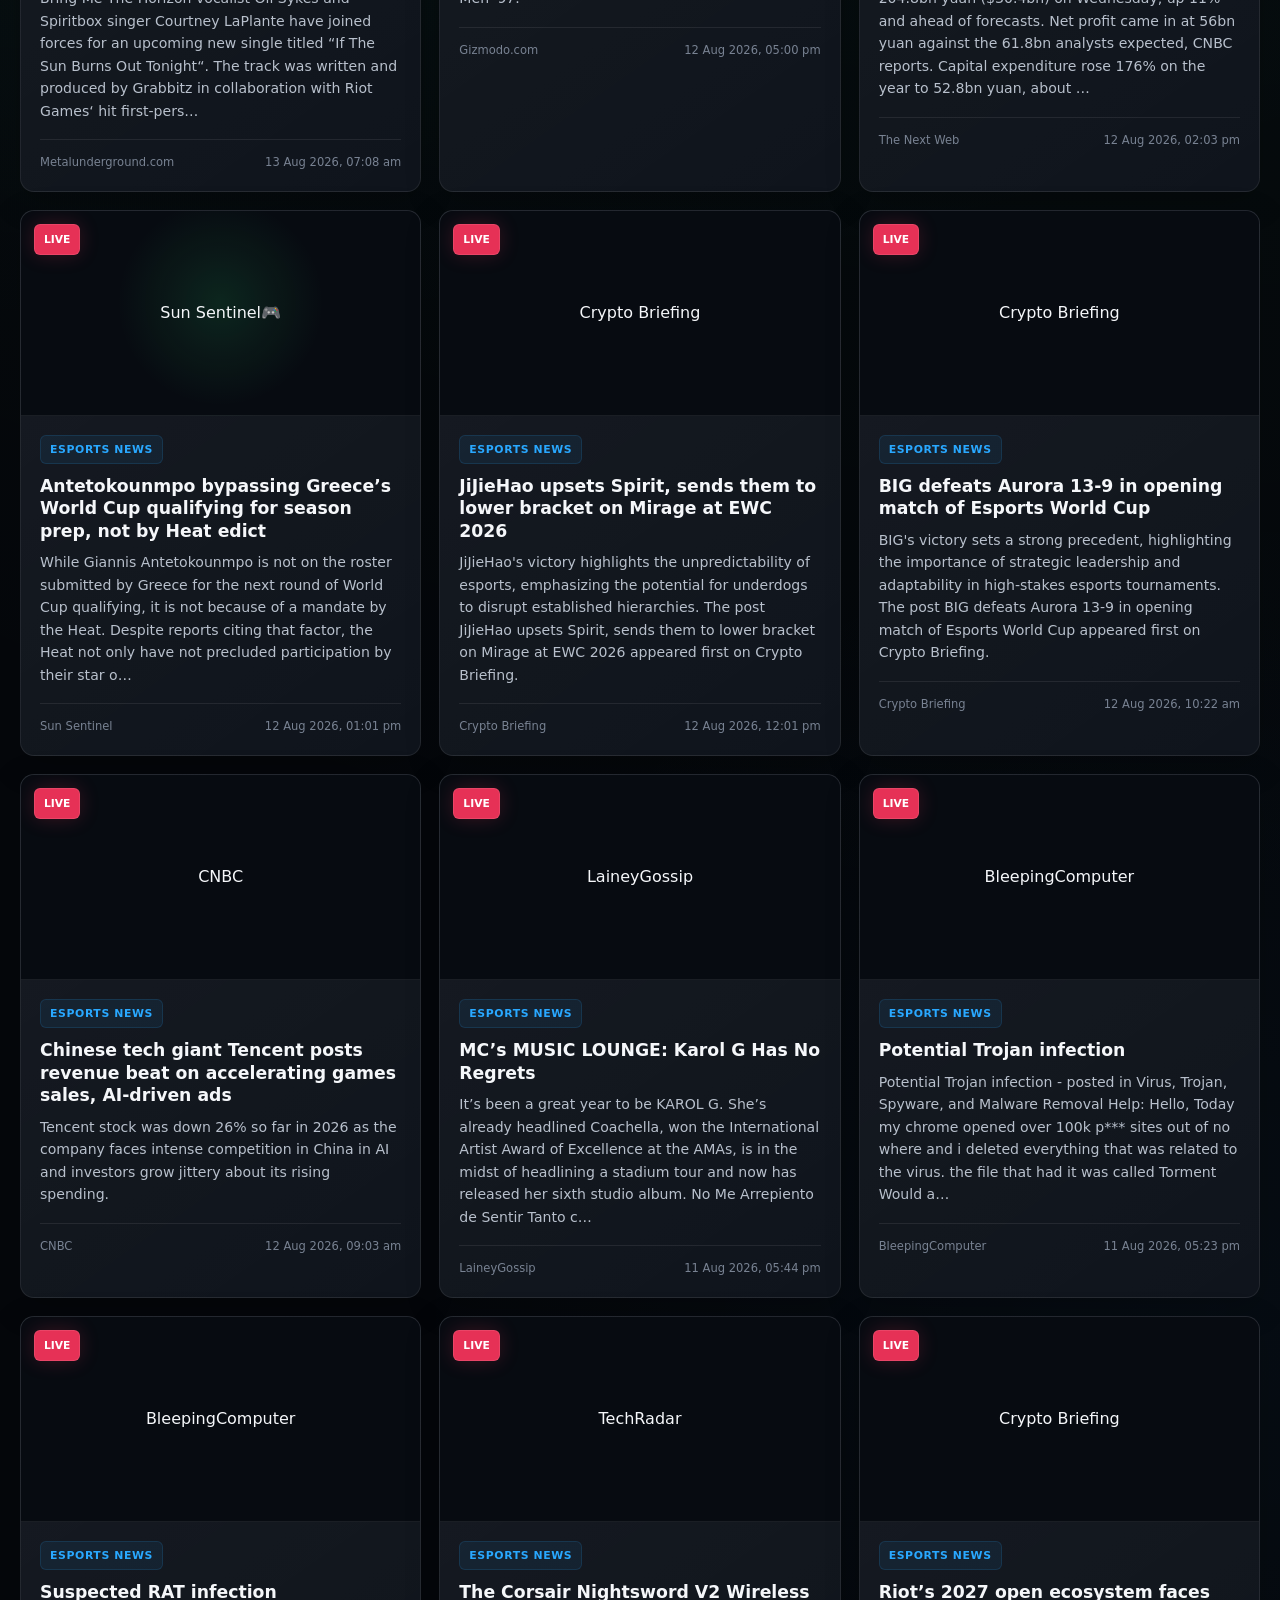
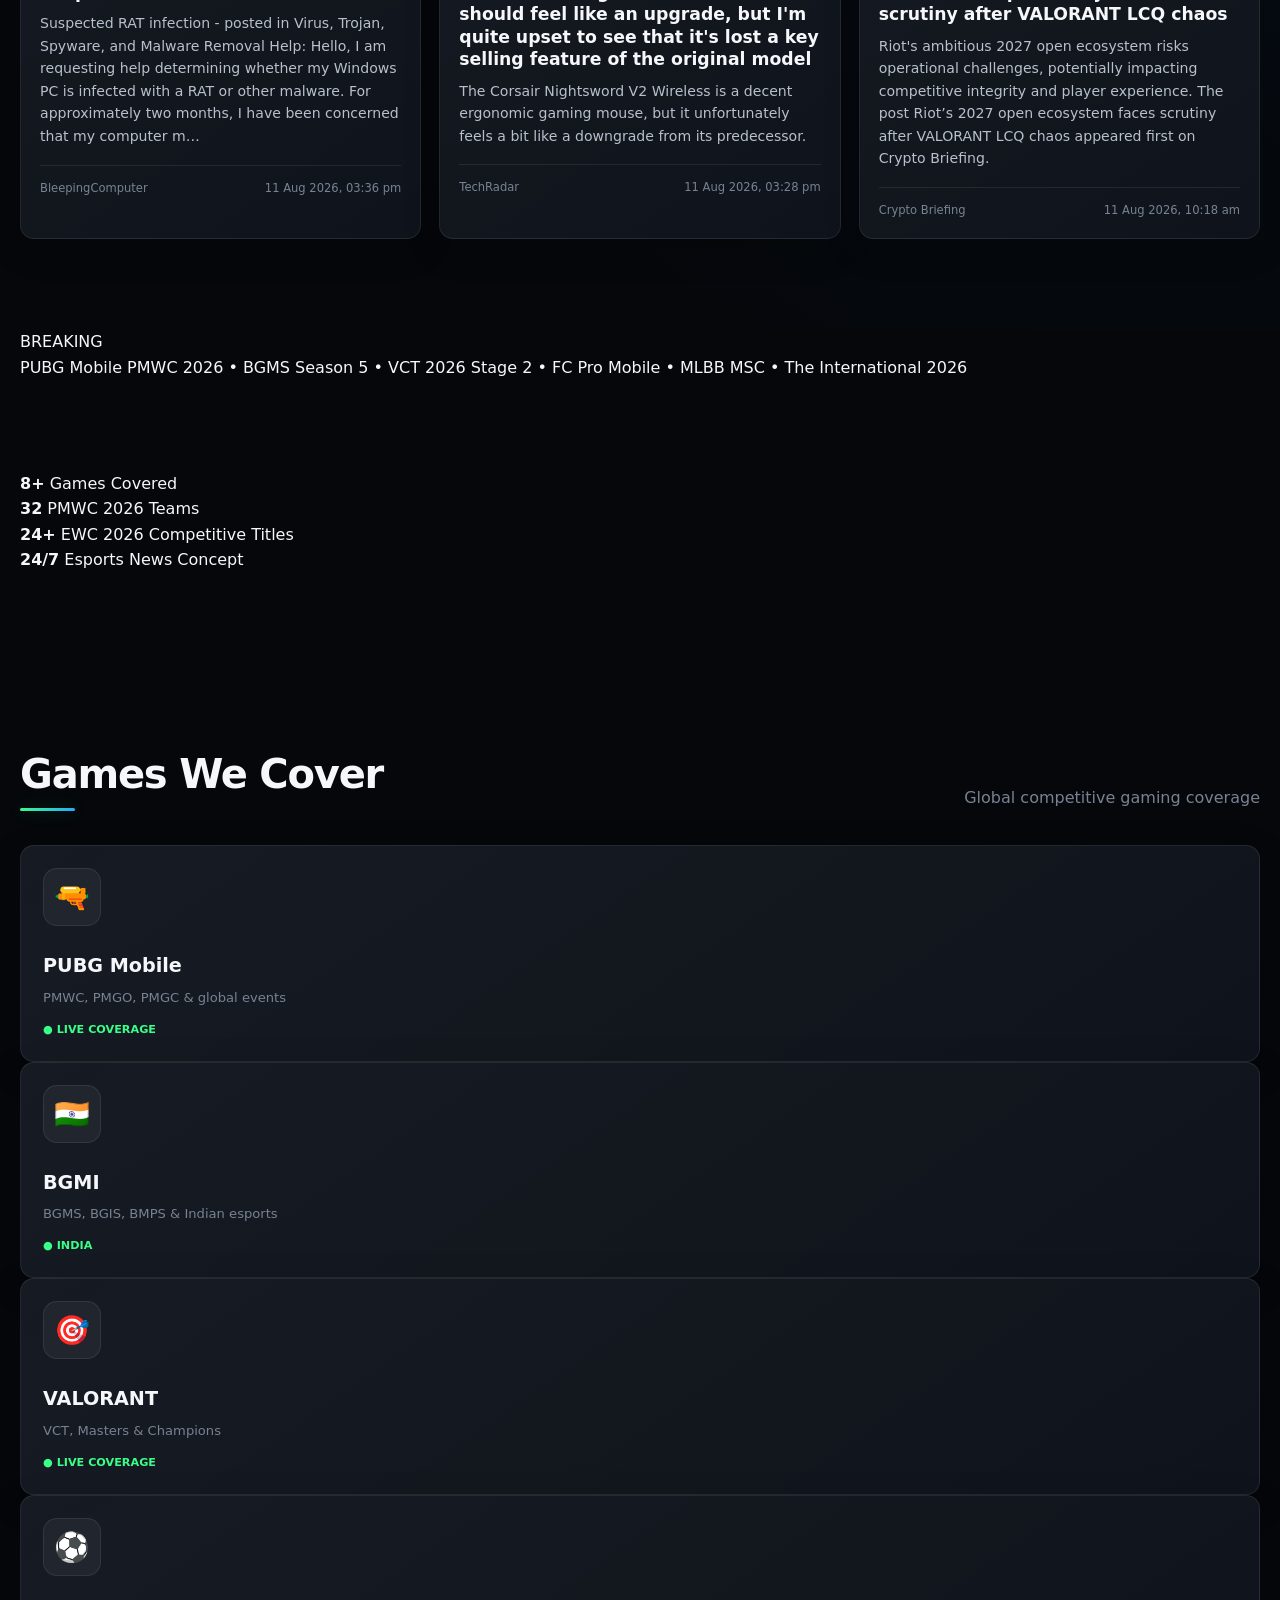
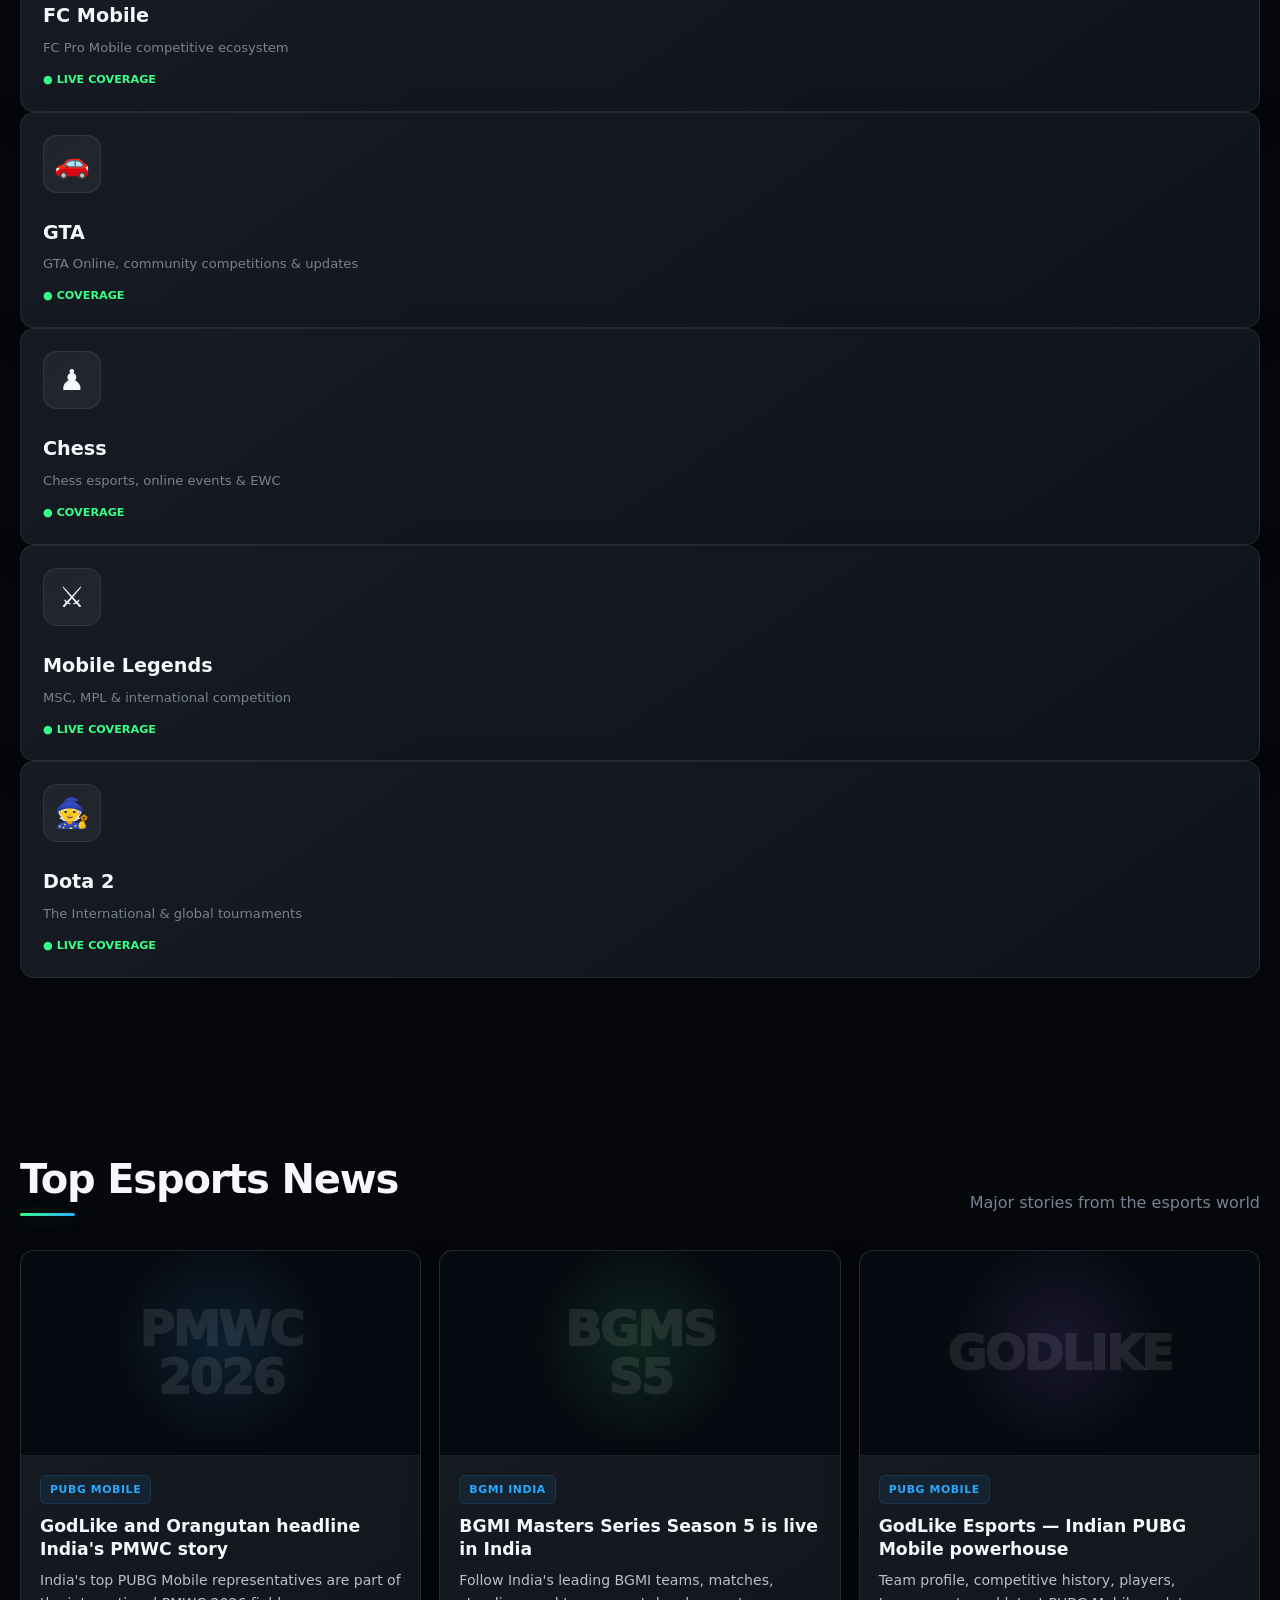
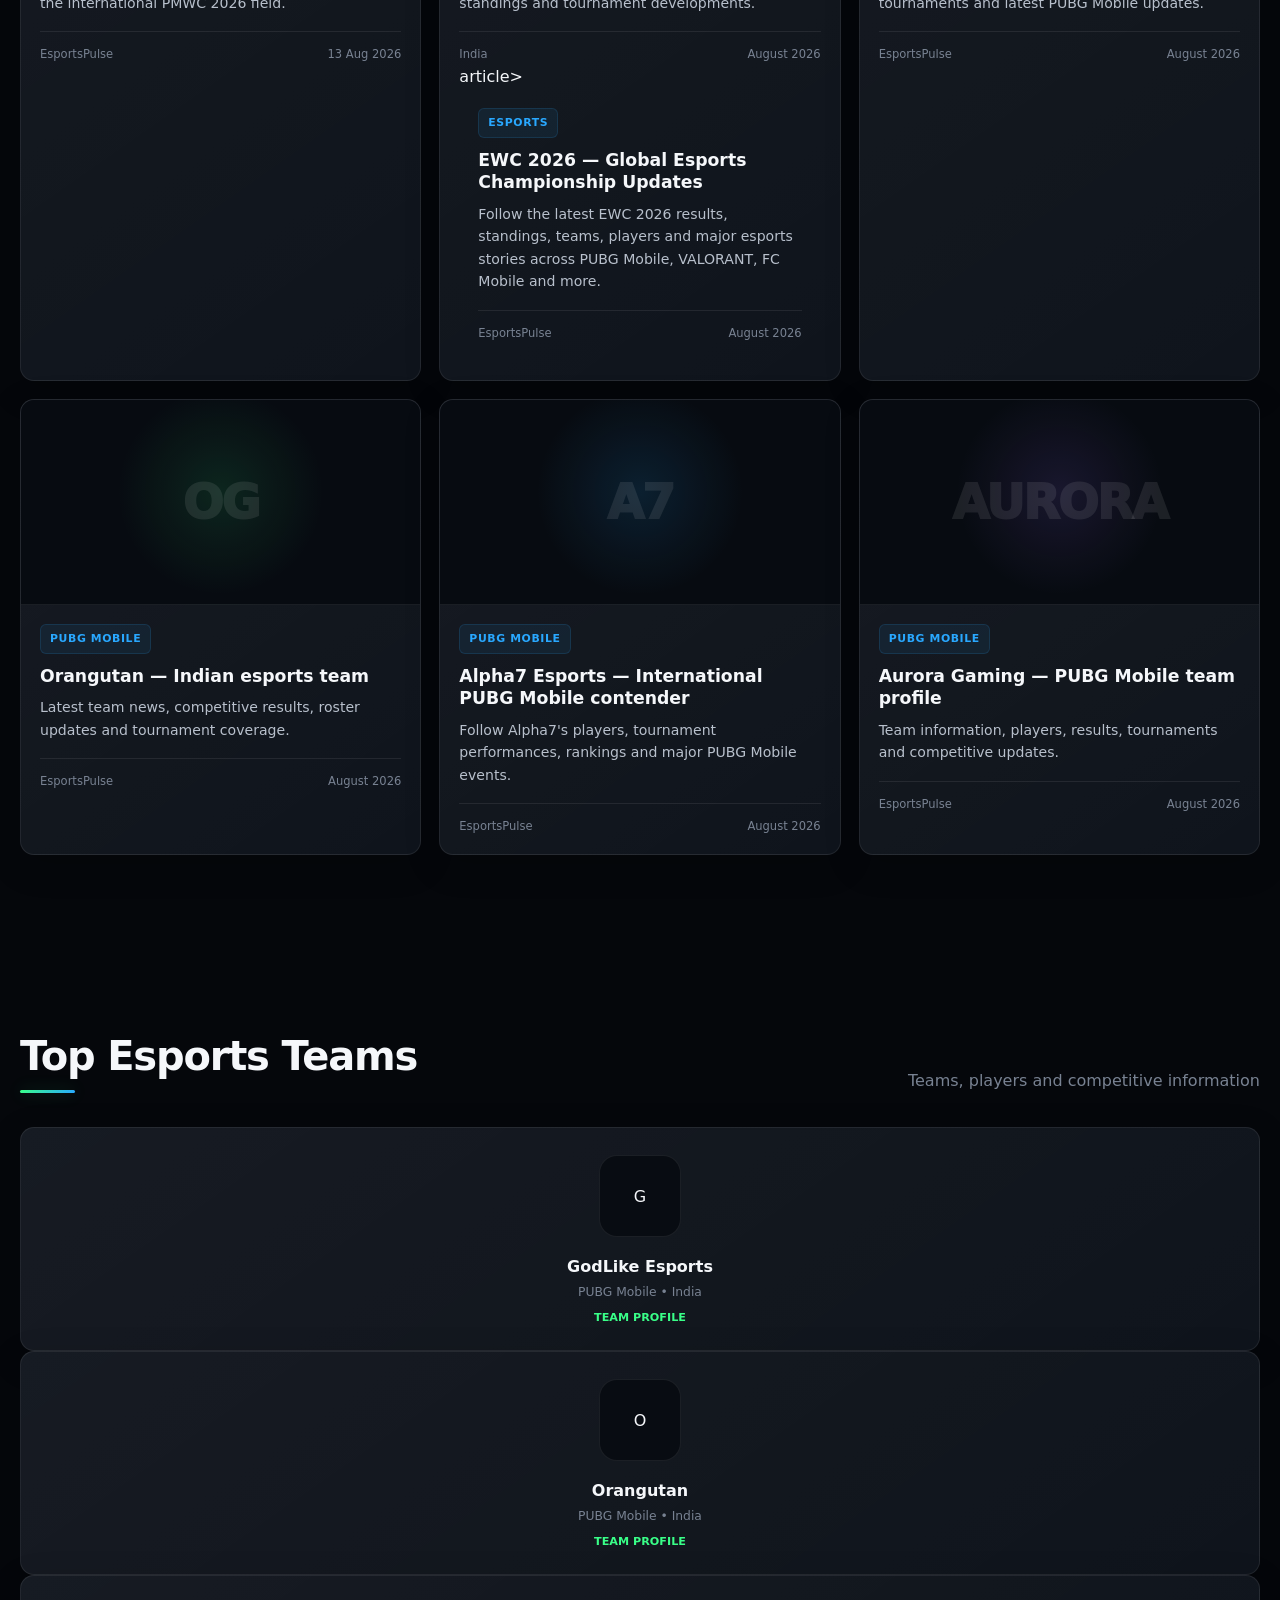
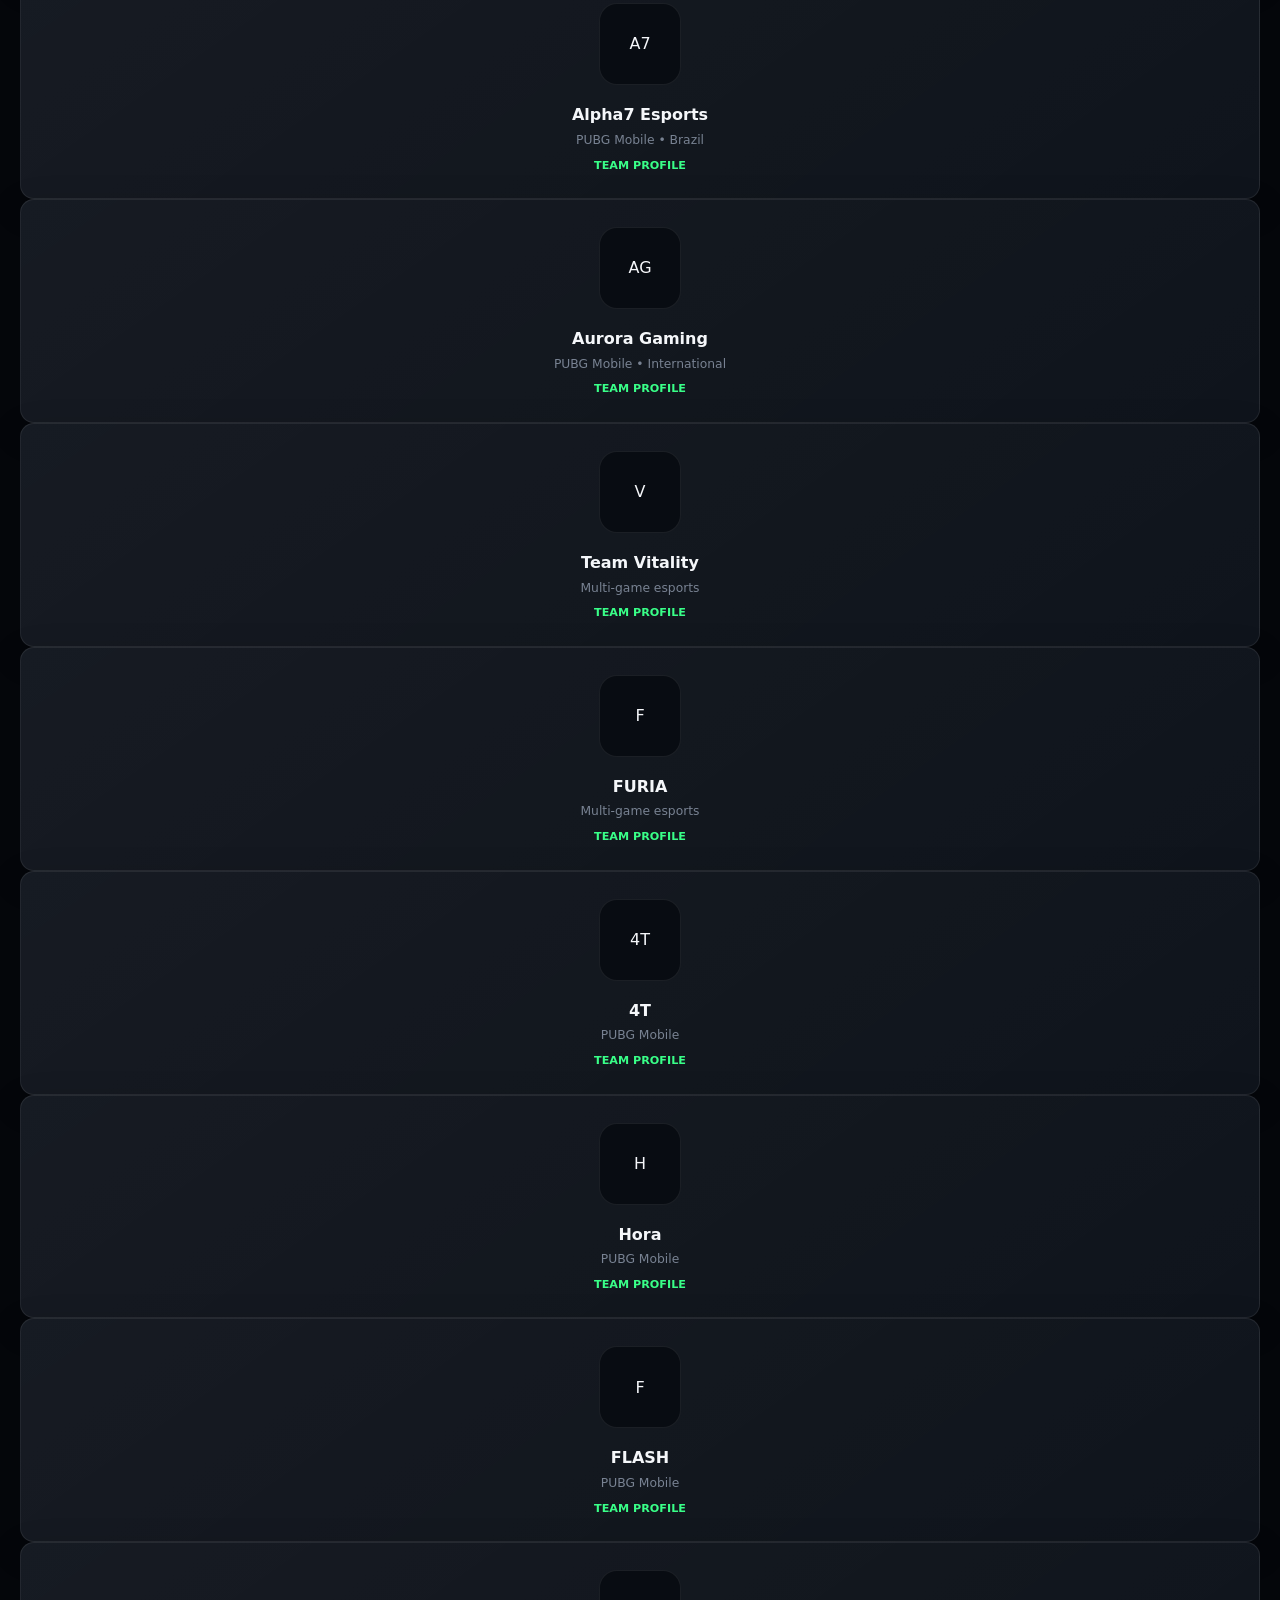
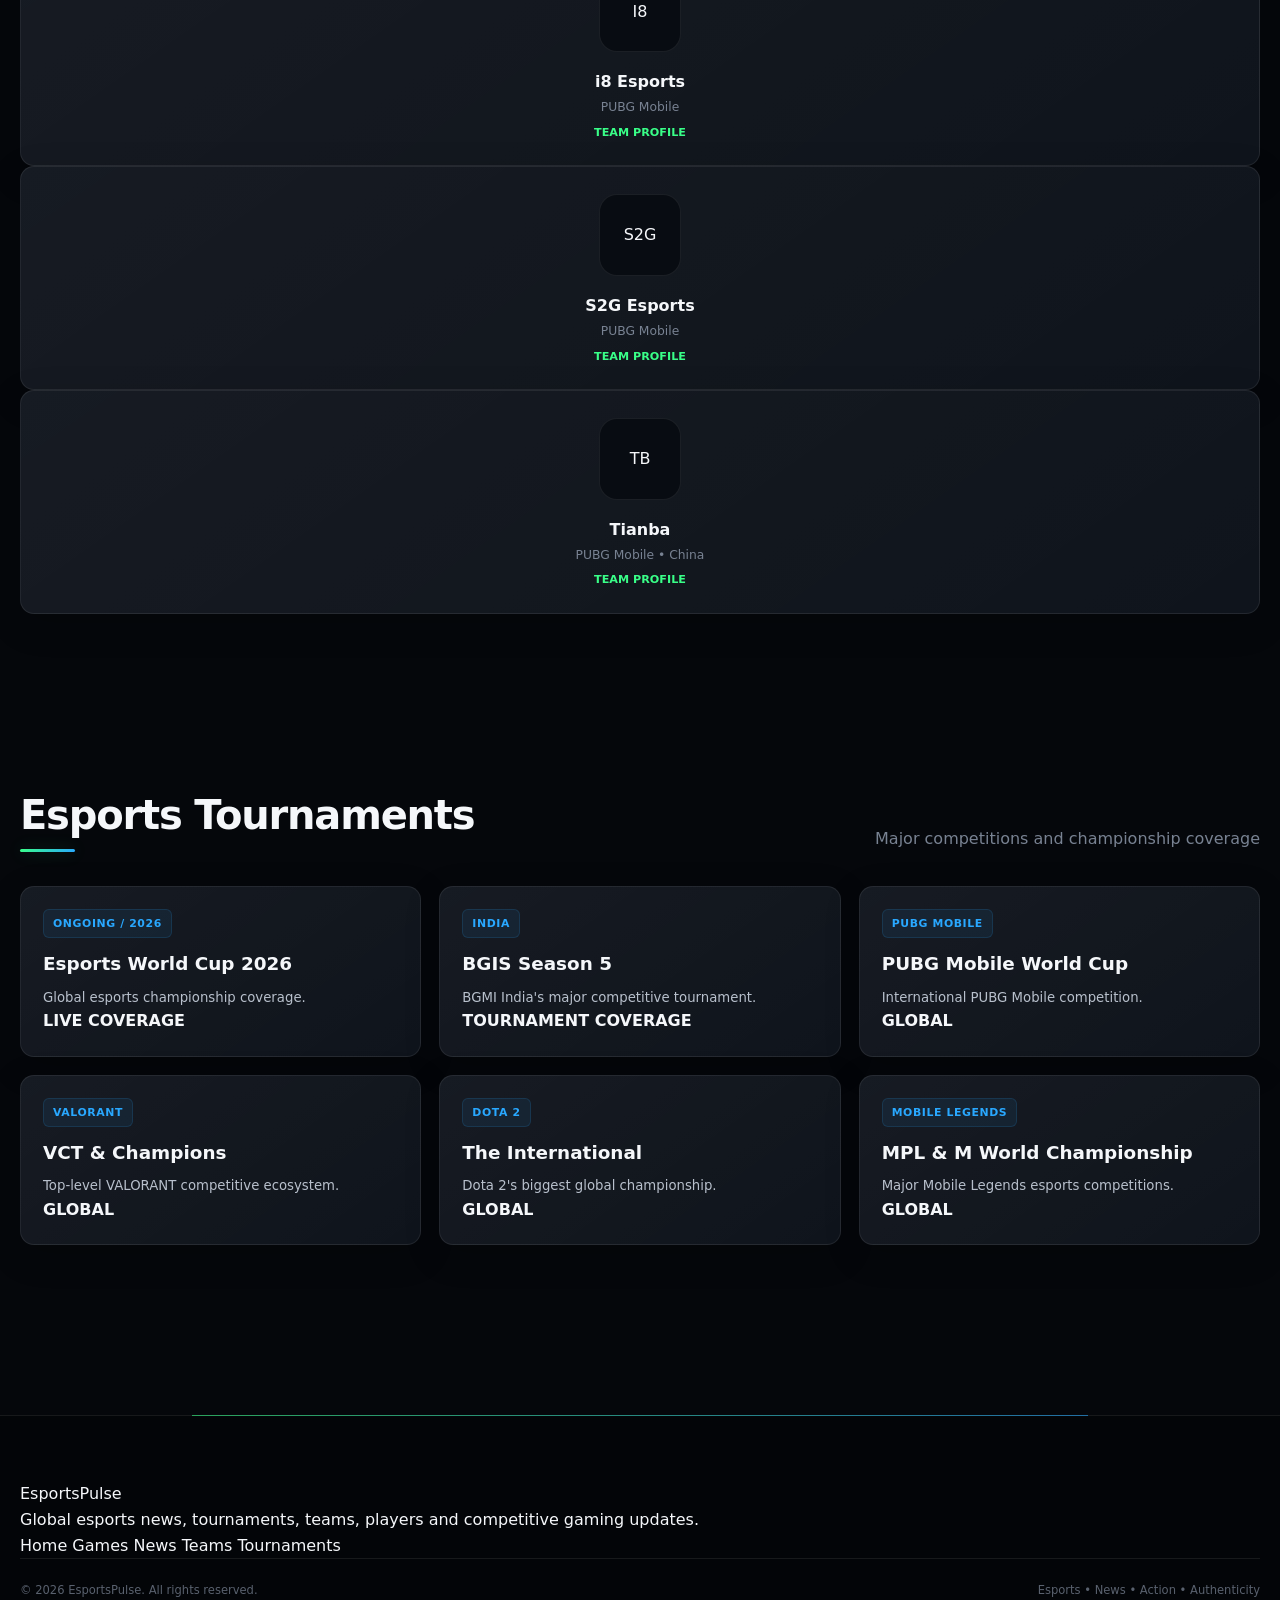
==== commit ae3e1e46: "Update index.html" ====
--- a/index.html
+++ b/index.html
@@ -1046,6 +1046,7 @@
     element.textContent = new Date().getFullYear();
   });
 </script>
-
+<script src="js/main.js"></script>
+<script src="js/news.js"></script>
 </body>
 </html>
--- a/css/style.css
+++ b/css/style.css
@@ -2006,3 +2006,292 @@
     display: none;
   }
 }
+/* =========================================================
+   ESPORTSPULSE — PREMIUM NEWS SECTION
+   ========================================================= */
+
+.news-section {
+  position: relative;
+  background:
+    radial-gradient(
+      circle at 5% 20%,
+      rgba(57, 255, 136, 0.035),
+      transparent 30%
+    ),
+    radial-gradient(
+      circle at 95% 80%,
+      rgba(41, 168, 255, 0.035),
+      transparent 30%
+    );
+}
+
+/* ---------- FEATURED NEWS ---------- */
+
+.featured-news {
+  margin-bottom: 22px;
+}
+
+.featured-news-card {
+  display: grid;
+  grid-template-columns: 1.25fr 1fr;
+
+  overflow: hidden;
+
+  background:
+    linear-gradient(
+      145deg,
+      rgba(255,255,255,0.055),
+      rgba(255,255,255,0.015)
+    );
+
+  border: 1px solid rgba(255,255,255,0.09);
+  border-radius: 20px;
+
+  box-shadow:
+    0 25px 70px rgba(0,0,0,0.35);
+
+  transition: 250ms ease;
+}
+
+.featured-news-card:hover {
+  transform: translateY(-4px);
+
+  border-color: rgba(57,255,136,0.3);
+
+  box-shadow:
+    0 30px 80px rgba(0,0,0,0.45),
+    0 0 40px rgba(57,255,136,0.06);
+}
+
+.featured-news-image {
+  position: relative;
+  min-height: 330px;
+
+  display: flex;
+  align-items: center;
+  justify-content: center;
+
+  overflow: hidden;
+
+  background:
+    radial-gradient(
+      circle at 65% 40%,
+      rgba(41,168,255,0.22),
+      transparent 30%
+    ),
+    radial-gradient(
+      circle at 30% 70%,
+      rgba(57,255,136,0.12),
+      transparent 35%
+    ),
+    #05080d;
+}
+
+.featured-news-image::before {
+  content: "";
+
+  position: absolute;
+  inset: 0;
+
+  background-image:
+    linear-gradient(
+      rgba(255,255,255,0.025) 1px,
+      transparent 1px
+    ),
+    linear-gradient(
+      90deg,
+      rgba(255,255,255,0.025) 1px,
+      transparent 1px
+    );
+
+  background-size: 40px 40px;
+}
+
+.featured-overlay {
+  position: absolute;
+  inset: 0;
+
+  background:
+    linear-gradient(
+      90deg,
+      transparent,
+      rgba(0,0,0,0.15)
+    );
+}
+
+.featured-placeholder {
+  position: relative;
+  z-index: 2;
+
+  font-size: clamp(2rem, 5vw, 4rem);
+  font-weight: 950;
+  letter-spacing: -3px;
+
+  color: rgba(255,255,255,0.1);
+
+  text-shadow:
+    0 0 35px rgba(41,168,255,0.12);
+}
+
+.news-live-badge {
+  position: absolute;
+
+  top: 18px;
+  left: 18px;
+
+  z-index: 5;
+
+  padding: 6px 9px;
+
+  color: #fff;
+
+  background: rgba(255,54,95,0.9);
+
+  border: 1px solid rgba(255,255,255,0.1);
+
+  border-radius: 6px;
+
+  font-size: 0.67rem;
+  font-weight: 900;
+
+  box-shadow:
+    0 0 20px rgba(255,54,95,0.2);
+}
+
+.featured-game {
+  position: absolute;
+
+  right: 18px;
+  top: 18px;
+
+  z-index: 5;
+
+  padding: 6px 9px;
+
+  color: #39ff88;
+
+  background: rgba(5,8,13,0.7);
+
+  border: 1px solid rgba(57,255,136,0.2);
+
+  border-radius: 6px;
+
+  font-size: 0.65rem;
+  font-weight: 900;
+  letter-spacing: 0.6px;
+}
+
+.featured-news-content {
+  padding: 38px;
+
+  display: flex;
+  flex-direction: column;
+  justify-content: center;
+}
+
+.featured-news-content h3 {
+  margin: 4px 0 15px;
+
+  font-size: clamp(1.6rem, 3vw, 2.5rem);
+  line-height: 1.1;
+
+  letter-spacing: -1px;
+}
+
+.featured-news-content p {
+  color: #aeb7c4;
+
+  font-size: 0.92rem;
+  line-height: 1.7;
+}
+
+/* ---------- NEWS IMAGE BADGE ---------- */
+
+.news-image {
+  position: relative;
+}
+
+.news-image .news-live-badge {
+  top: 13px;
+  left: 13px;
+}
+
+/* ---------- NEWS CARDS ---------- */
+
+.news-card {
+  overflow: hidden;
+}
+
+.news-card .news-image {
+  min-height: 205px;
+
+  background:
+    radial-gradient(
+      circle at 50% 45%,
+      rgba(41,168,255,0.13),
+      transparent 45%
+    ),
+    #070b11;
+}
+
+.news-card:nth-child(2n) .news-image {
+  background:
+    radial-gradient(
+      circle at 50% 45%,
+      rgba(57,255,136,0.11),
+      transparent 45%
+    ),
+    #070b11;
+}
+
+.news-card:nth-child(3n) .news-image {
+  background:
+    radial-gradient(
+      circle at 50% 45%,
+      rgba(155,108,255,0.12),
+      transparent 45%
+    ),
+    #070b11;
+}
+
+.news-card .big-word {
+  font-size: clamp(2rem, 4vw, 3rem);
+  font-weight: 950;
+  letter-spacing: -2px;
+}
+
+/* ---------- NEWS CARD HOVER ---------- */
+
+.news-card:hover .big-word {
+  color: rgba(255,255,255,0.15);
+
+  transform: scale(1.04);
+
+  transition: 300ms ease;
+}
+
+/* ---------- MOBILE ---------- */
+
+@media (max-width: 760px) {
+
+  .featured-news-card {
+    grid-template-columns: 1fr;
+  }
+
+  .featured-news-image {
+    min-height: 240px;
+  }
+
+  .featured-news-content {
+    padding: 24px;
+  }
+
+  .featured-news-content h3 {
+    font-size: 1.5rem;
+  }
+
+  .featured-news-content p {
+    font-size: 0.85rem;
+  }
+
+}
